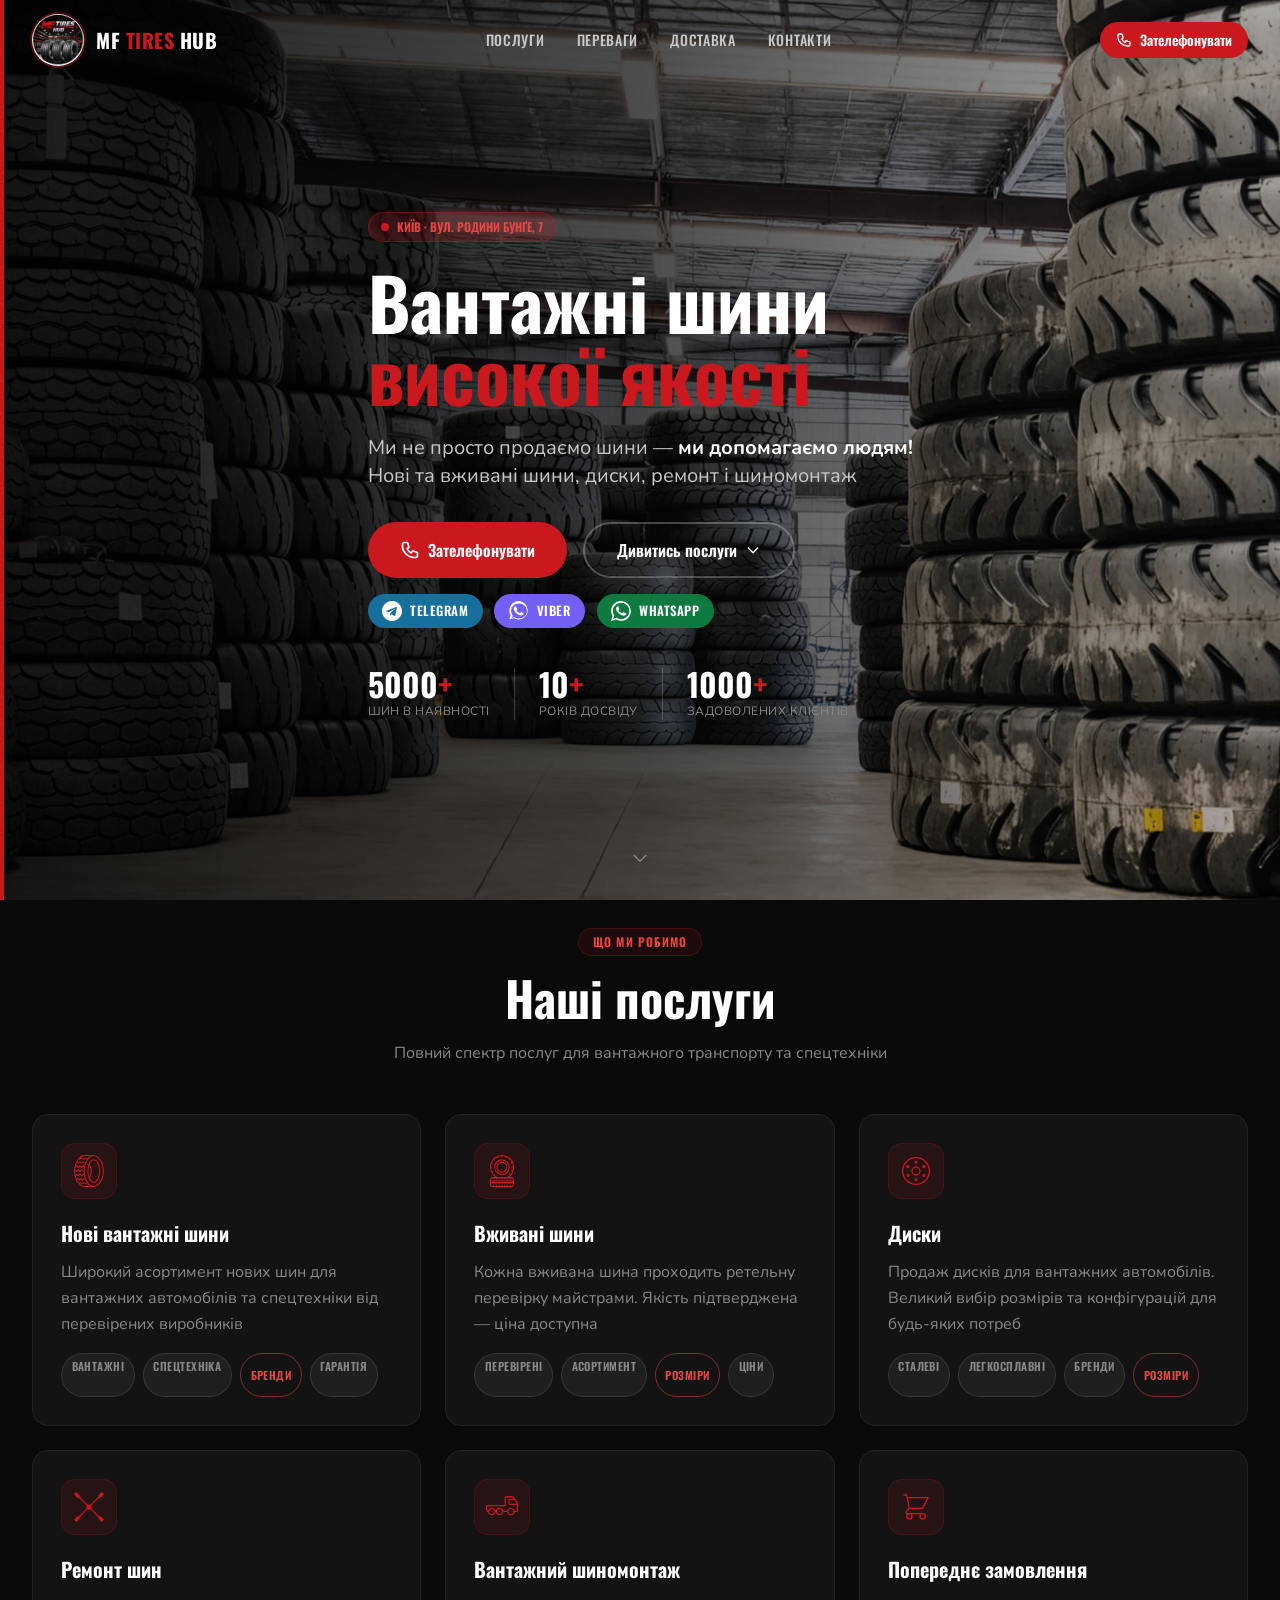
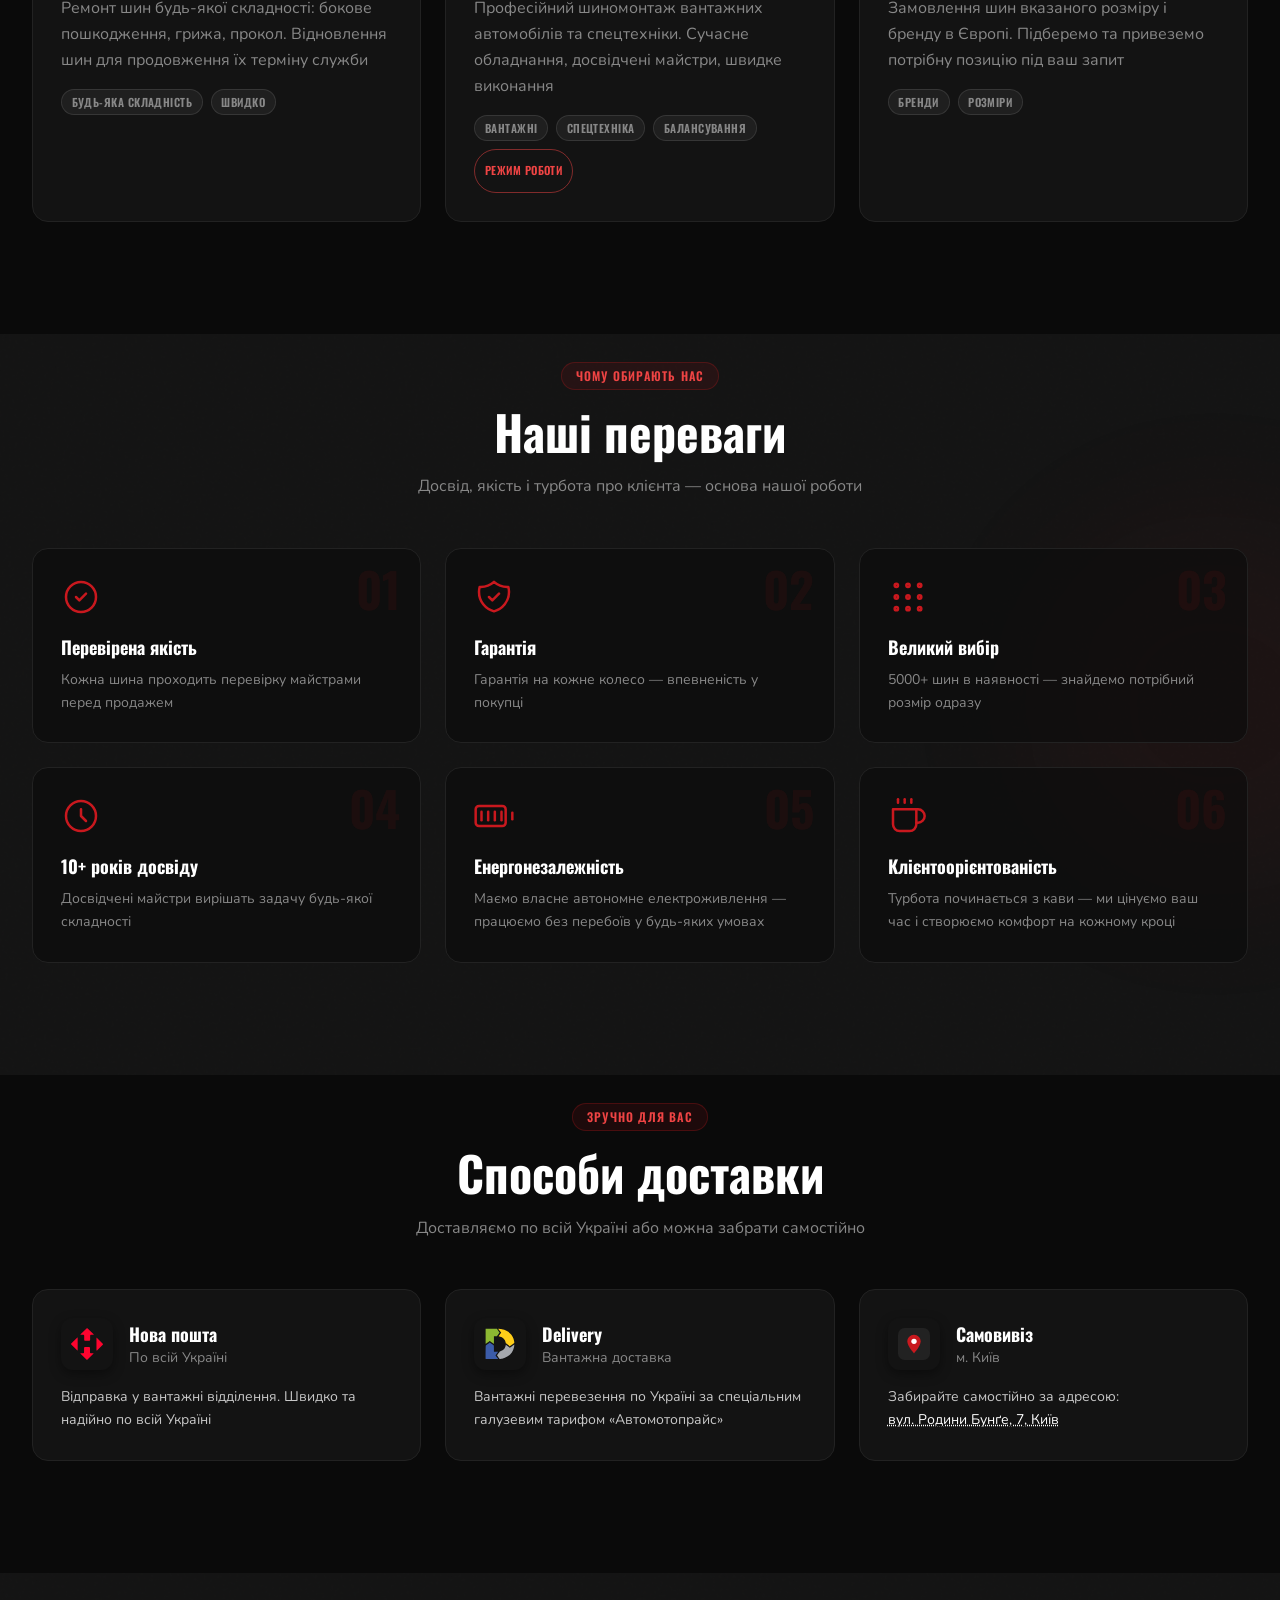
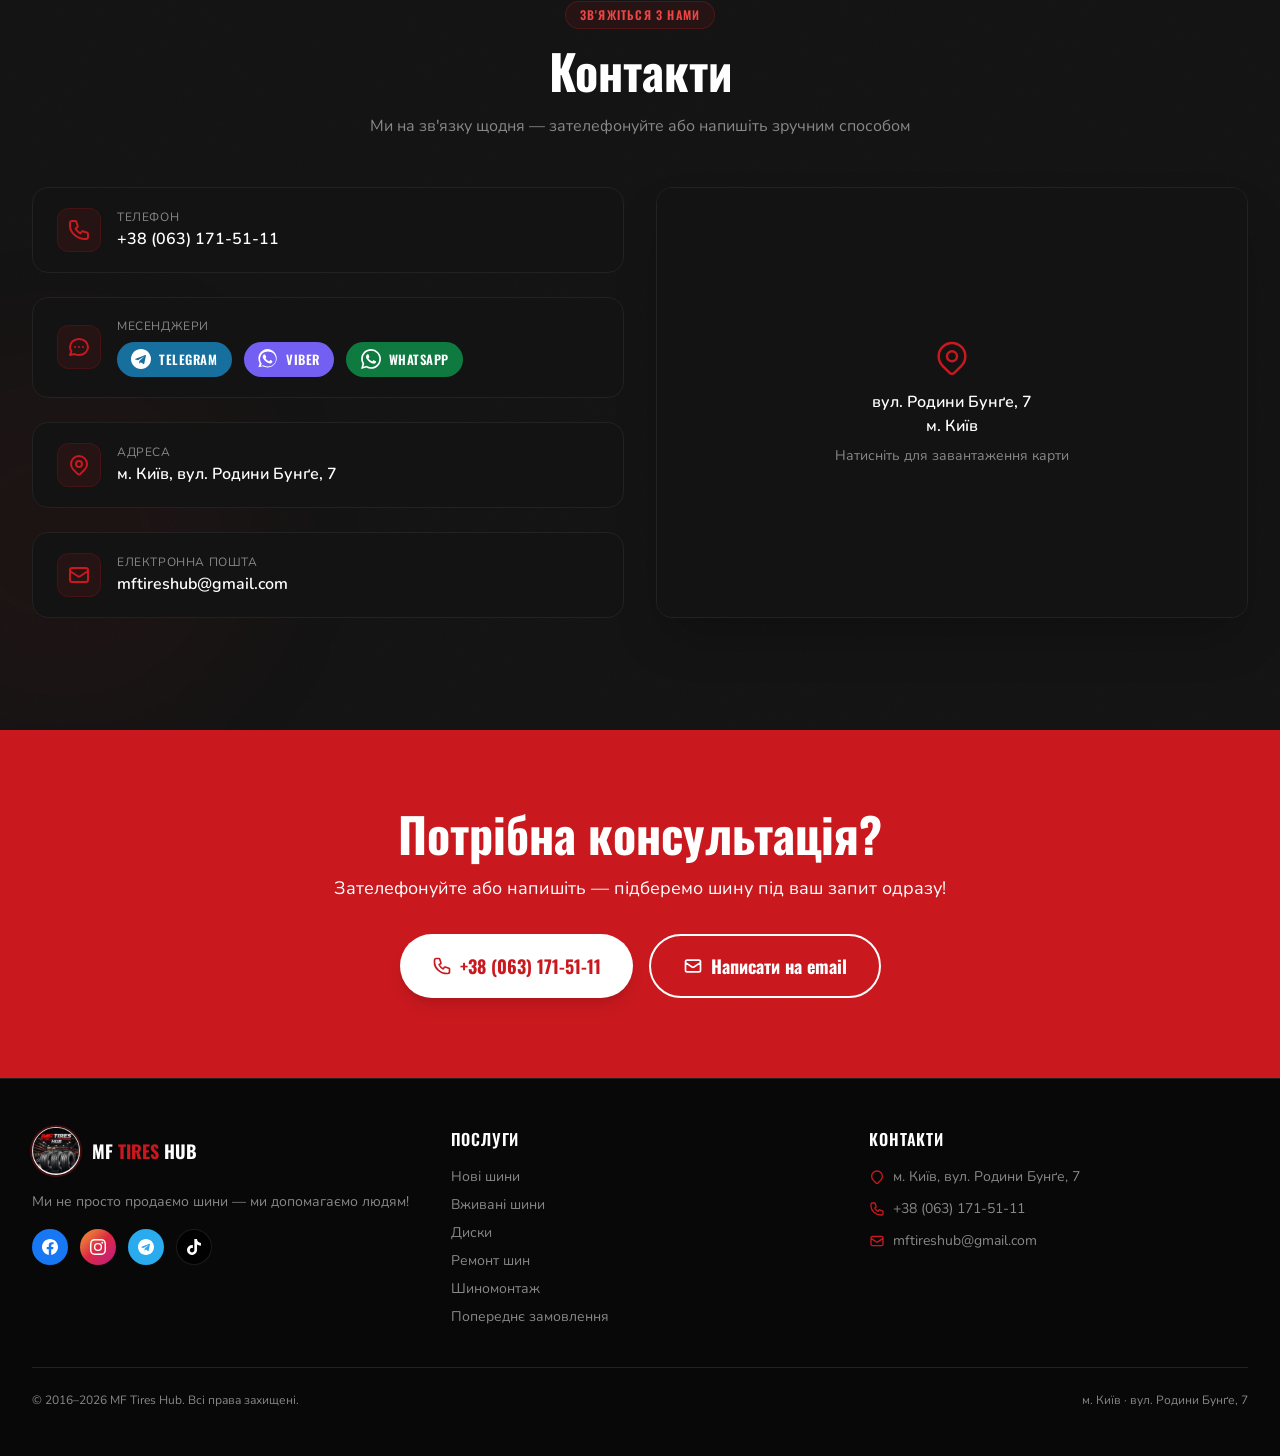
==== index.html @ 9132820b "analytics: add Google Analytics 4 (G-C5W24NT2NH)" ====
<!DOCTYPE html>
<html lang="uk">
<head>
  <!-- Google tag (gtag.js) -->
  <script async src="https://www.googletagmanager.com/gtag/js?id=G-C5W24NT2NH"></script>
  <script>
    window.dataLayer = window.dataLayer || [];
    function gtag(){dataLayer.push(arguments);}
    gtag('js', new Date());
    gtag('config', 'G-C5W24NT2NH');
  </script>
  <meta charset="UTF-8" />
  <meta name="viewport" content="width=device-width, initial-scale=1.0" />
  <meta name="theme-color" content="#c9181e" />

  
  <title>Вантажні шини Київ — MF Tires Hub | Продаж, Ремонт, Шиномонтаж</title>
  <meta name="description" content="MF Tires Hub — продаж нових та вживаних вантажних шин, ремонт і шиномонтаж у Києві. 5000+ шин в наявності. Гарантія. Доставка по Україні." />
  <meta name="author" content="MF Tires Hub" />
  <link rel="canonical" href="https://mftireshub.pp.ua/" />

  
  <meta property="og:type" content="website" />
  <meta property="og:url" content="https://mftireshub.pp.ua/" />
  <meta property="og:title" content="MF Tires Hub — Вантажні шини в Києві та по всій Україні" />
  <meta property="og:description" content="Продаж нових та вживаних вантажних шин, ремонт і шиномонтаж у Києві. Гарантія на кожне колесо." />
  <meta property="og:image" content="https://mftireshub.pp.ua/img/og-image.jpg" />
  <meta property="og:image:width" content="1200" />
  <meta property="og:image:height" content="630" />
  <meta property="og:locale" content="uk_UA" />

  
  <meta name="twitter:card" content="summary_large_image" />
  <meta name="twitter:title" content="MF Tires Hub — Вантажні шини в Києві та по всій Україні" />
  <meta name="twitter:description" content="5000+ шин в наявності. Ремонт. Шиномонтаж. Гарантія." />
  <meta name="twitter:image" content="https://mftireshub.pp.ua/img/og-image.jpg" />

  
  <link rel="icon" type="image/png" href="favicon.png" />
  <link rel="apple-touch-icon" href="favicon.png" />


  <link rel="preload" as="image" href="img/hero.webp" type="image/webp" fetchpriority="high" />

  
  <script type="application/ld+json">
  {
    "@context": "https://schema.org",
    "@type": "AutoPartsStore",
    "@id": "https://mftireshub.pp.ua/#business",
    "name": "MF Tires Hub",
    "description": "Продаж нових та вживаних вантажних шин, дисків, ремонт шин і вантажний шиномонтаж у Києві. Доставка по Україні.",
    "url": "https://mftireshub.pp.ua/",
    "telephone": "+380631715111",
    "email": "mftireshub@gmail.com",
    "image": "https://mftireshub.pp.ua/img/og-image.jpg",
    "logo": "https://mftireshub.pp.ua/img/logo.jpg",
    "priceRange": "$$",
    "currenciesAccepted": "UAH",
    "paymentAccepted": "Cash, Card",
    "address": {
      "@type": "PostalAddress",
      "streetAddress": "вул. Родини Бунґе, 7",
      "addressLocality": "Київ",
      "postalCode": "03134",
      "addressCountry": "UA"
    },
    "geo": {
      "@type": "GeoCoordinates",
      "latitude": 50.4167967,
      "longitude": 30.4093055
    },
    "hasMap": "https://www.google.com/maps/search/?api=1&query=MF+TIRES+HUB+%D0%9A%D0%B8%D1%97%D0%B2",
    "openingHoursSpecification": [
      {
        "@type": "OpeningHoursSpecification",
        "dayOfWeek": ["Monday", "Tuesday", "Wednesday", "Thursday", "Friday"],
        "opens": "09:00",
        "closes": "18:00"
      }
    ],
    "department": {
      "@type": "AutoRepair",
      "name": "MF Tires Hub — Вантажний шиномонтаж",
      "telephone": "+380631715111",
      "address": {
        "@type": "PostalAddress",
        "streetAddress": "вул. Родини Бунґе, 7",
        "addressLocality": "Київ",
        "postalCode": "03134",
        "addressCountry": "UA"
      },
      "openingHoursSpecification": [
        {
          "@type": "OpeningHoursSpecification",
          "dayOfWeek": ["Monday", "Tuesday", "Wednesday", "Thursday", "Friday"],
          "opens": "09:00",
          "closes": "18:00"
        }
      ]
    },
    "areaServed": [
      { "@type": "City", "name": "Київ" },
      { "@type": "Country", "name": "Україна" }
    ],
    "sameAs": [
      "https://www.facebook.com/profile.php?id=61572018833529",
      "https://www.instagram.com/mftireshub.ua",
      "https://t.me/mftireshub",
      "https://www.tiktok.com/@mf.tires.hub"
    ]
  }
  </script>

  
  <link rel="preconnect" href="https://fonts.googleapis.com" />
  <link rel="preconnect" href="https://fonts.gstatic.com" crossorigin />
  <link href="https://fonts.googleapis.com/css2?family=Oswald:wght@400;500;600;700&family=Nunito:wght@400;500;600;700&display=swap" rel="stylesheet" />

  
  <link rel="stylesheet" href="css/main.css" />
</head>

<body class="bg-brand-dark text-white font-body antialiased">

  <a href="#main-content" class="skip-link">До основного вмісту</a>

  <header id="header" class="fixed top-0 left-0 right-0 z-50 transition-all duration-300" role="banner">
    <div class="max-w-7xl mx-auto px-4 sm:px-6 lg:px-8">
      <div class="flex items-center justify-between h-16 md:h-20">

        
        <a href="#" class="flex items-center gap-3 group" aria-label="MF Tires Hub — головна">
          <img src="img/logo.webp" alt="MF Tires Hub логотип" width="52" height="52" loading="eager"
               class="rounded-full ring-2 ring-brand-red/40 group-hover:ring-brand-red transition-all duration-300 object-cover" />
          <span class="font-display text-xl font-bold tracking-wide hidden sm:block">
            MF <span class="text-brand-red">TIRES</span> HUB
          </span>
        </a>

        
        <nav class="hidden md:flex items-center gap-8" aria-label="Основна навігація">
          <a href="#services"  class="nav-link">Послуги</a>
          <a href="#why-us"    class="nav-link">Переваги</a>
          <a href="#delivery"  class="nav-link">Доставка</a>
          <a href="#contacts"  class="nav-link">Контакти</a>
        </nav>

        
        <div class="flex items-center gap-3">
          <a href="tel:+380631715111"
             class="hidden sm:flex items-center gap-2 bg-brand-red hover:bg-brand-redlit text-white font-display font-semibold text-sm px-4 py-2 rounded-full transition-all duration-200 hover:shadow-[0_0_20px_rgba(201,24,30,0.5)]">
            <svg class="w-4 h-4" fill="none" stroke="currentColor" stroke-width="2" viewBox="0 0 24 24" aria-hidden="true"><path stroke-linecap="round" stroke-linejoin="round" d="M3 5a2 2 0 012-2h3.28a1 1 0 01.948.684l1.498 4.493a1 1 0 01-.502 1.21L8.5 10.5a11.048 11.048 0 005 5l1.113-1.724a1 1 0 011.21-.502l4.493 1.498A1 1 0 0121 15.72V19a2 2 0 01-2 2h-1C9.716 21 3 14.284 3 8V5z"/></svg>
            Зателефонувати
          </a>
          <button id="burger" class="md:hidden p-3 rounded-lg hover:bg-white/10 transition" aria-label="Відкрити меню" aria-expanded="false" aria-controls="mobile-menu">
            <span class="burger-bar"></span>
            <span class="burger-bar"></span>
            <span class="burger-bar"></span>
          </button>
        </div>
      </div>
    </div>

    
    <nav id="mobile-menu" class="hidden md:hidden bg-brand-card border-t border-brand-border" aria-label="Мобільна навігація">
      <div class="px-4 py-4 flex flex-col gap-1">
        <a href="#services" class="mobile-nav-link">Послуги</a>
        <a href="#why-us"   class="mobile-nav-link">Переваги</a>
        <a href="#delivery" class="mobile-nav-link">Доставка</a>
        <a href="#contacts" class="mobile-nav-link">Контакти</a>
        <a href="tel:+380631715111" class="mt-3 btn-primary text-center"><span aria-hidden="true">📞</span> +38 (063) 171-51-11</a>
      </div>
    </nav>
  </header>

  <main id="main-content">

    
    <section id="hero" class="relative min-h-screen flex items-center overflow-hidden" aria-label="Головний банер">
      <div class="absolute inset-0 z-0">
        <picture class="hero-picture">
          <source srcset="img/hero.webp" type="image/webp" />
          <img src="img/hero.jpg" alt="Склад вантажних шин MF Tires Hub у Києві"
               width="1760" height="1176" class="w-full h-full object-cover"
               loading="eager" fetchpriority="high" />
        </picture>
        <div class="absolute inset-0 bg-gradient-to-r from-black/90 via-black/70 to-black/30"></div>
        <div class="absolute inset-0 bg-noise opacity-30"></div>
      </div>

      <div class="absolute left-0 top-0 bottom-0 w-1 bg-brand-red z-10"></div>

      <div class="relative z-10 max-w-7xl mx-auto px-4 sm:px-6 lg:px-8 pt-24 pb-16">
        <div class="max-w-2xl">
          <div class="inline-flex items-center gap-2 bg-brand-red/20 border border-brand-red/40 text-red-lite text-xs font-display font-semibold px-3 py-1.5 rounded-full mb-6 animate-fade-in-up">
            <span class="w-2 h-2 rounded-full bg-brand-red animate-pulse"></span>
            КИЇВ · ВУЛ. РОДИНИ БУНҐЕ, 7
          </div>

          <h1 class="font-display text-4xl sm:text-5xl lg:text-6xl xl:text-7xl font-bold leading-tight mb-6 animate-fade-in-up anim-delay-1">
            Вантажні шини<br/>
            <span class="text-brand-red">високої якості</span>
          </h1>

          <p class="text-brand-silver text-lg sm:text-xl mb-8 leading-relaxed animate-fade-in-up anim-delay-2">
            Ми не просто продаємо шини — <strong class="text-white">ми допомагаємо людям!</strong><br/>
            Нові та вживані шини, диски, ремонт і шиномонтаж
          </p>

          <div class="flex flex-wrap gap-4 mb-4 animate-fade-in-up anim-delay-3">
            <a href="tel:+380631715111" class="btn-primary">
              <svg class="w-5 h-5" fill="none" stroke="currentColor" stroke-width="2" viewBox="0 0 24 24" aria-hidden="true"><path stroke-linecap="round" stroke-linejoin="round" d="M3 5a2 2 0 012-2h3.28a1 1 0 01.948.684l1.498 4.493a1 1 0 01-.502 1.21L8.5 10.5a11.048 11.048 0 005 5l1.113-1.724a1 1 0 011.21-.502l4.493 1.498A1 1 0 0121 15.72V19a2 2 0 01-2 2h-1C9.716 21 3 14.284 3 8V5z"/></svg>
              Зателефонувати
            </a>
            <a href="#services" class="btn-secondary">
              Дивитись послуги
              <svg class="w-4 h-4" fill="none" stroke="currentColor" stroke-width="2" viewBox="0 0 24 24" aria-hidden="true"><path stroke-linecap="round" stroke-linejoin="round" d="M19 9l-7 7-7-7"/></svg>
            </a>
          </div>

          <div class="flex flex-wrap items-center gap-3 mb-10 animate-fade-in-up anim-delay-3">
            <a href="https://t.me/+380631715111" target="_blank" rel="noopener noreferrer"
               class="messenger-btn messenger-btn--tg" aria-label="Написати в Telegram">
              <svg viewBox="0 0 24 24" class="w-5 h-5 fill-white" xmlns="http://www.w3.org/2000/svg" aria-hidden="true"><path d="M12 0C5.373 0 0 5.373 0 12s5.373 12 12 12 12-5.373 12-12S18.627 0 12 0zm5.894 8.221l-1.97 9.28c-.145.658-.537.818-1.084.508l-3-2.21-1.447 1.394c-.16.16-.295.295-.605.295l.213-3.053 5.56-5.023c.242-.213-.054-.333-.373-.12l-6.871 4.326-2.962-.924c-.643-.204-.657-.643.136-.953l11.57-4.461c.537-.194 1.006.131.833.941z"/></svg>
              Telegram
            </a>
            <a href="viber://chat?number=%2B380631715111"
               class="messenger-btn bg-[#7360f2] hover:bg-[#6050e0]" aria-label="Написати у Viber">
              <svg viewBox="0 0 24 24" class="w-5 h-5 fill-white" xmlns="http://www.w3.org/2000/svg" aria-hidden="true"><path d="M11.4 0C5.5.3.8 4.8.5 10.7c-.1 2.3.4 4.5 1.5 6.5L.5 22l5.1-1.3c1.8.9 3.8 1.4 5.8 1.4h.1c6 0 10.8-4.7 11-10.7.2-5.9-4.4-10.9-11.1-11.4zM12 21c-1.8 0-3.5-.5-5-1.3l-.4-.2-3 .8.8-2.9-.2-.4C3 15.4 2.5 13.7 2.5 12 2.5 7 6.6 3 12 3c5.3 0 9.5 4 9.5 9s-4.2 9-9.5 9zm5.2-6.7c-.3-.1-1.7-.8-2-1-.3-.1-.5-.1-.7.1-.2.3-.8 1-.9 1.2-.2.2-.3.2-.6.1s-1.2-.5-2.3-1.4c-.8-.7-1.4-1.6-1.6-1.9-.2-.3 0-.4.1-.6l.4-.5c.1-.2.2-.3.3-.5.1-.2 0-.4-.1-.5-.1-.1-.7-1.6-1-2.2-.3-.6-.5-.5-.7-.5h-.6c-.2 0-.5.1-.8.4-.3.3-1 1-1 2.4s1 2.8 1.2 3c.1.2 2 3 4.8 4.2.7.3 1.2.5 1.6.6.7.2 1.3.2 1.8.1.5-.1 1.7-.7 1.9-1.4.2-.7.2-1.3.2-1.4-.1-.1-.3-.2-.6-.3z"/></svg>
              Viber
            </a>
            <a href="https://wa.me/380631715111" target="_blank" rel="noopener noreferrer"
               class="messenger-btn messenger-btn--wa" aria-label="Написати у WhatsApp">
              <svg viewBox="0 0 24 24" class="w-5 h-5 fill-white" xmlns="http://www.w3.org/2000/svg" aria-hidden="true"><path d="M17.472 14.382c-.297-.149-1.758-.867-2.03-.967-.273-.099-.471-.148-.67.15-.197.297-.767.966-.94 1.164-.173.199-.347.223-.644.075-.297-.15-1.255-.463-2.39-1.475-.883-.788-1.48-1.761-1.653-2.059-.173-.297-.018-.458.13-.606.134-.133.298-.347.446-.52.149-.174.198-.298.298-.497.099-.198.05-.371-.025-.52-.075-.149-.669-1.612-.916-2.207-.242-.579-.487-.5-.669-.51-.173-.008-.371-.01-.57-.01-.198 0-.52.074-.792.372-.272.297-1.04 1.016-1.04 2.479 0 1.462 1.065 2.875 1.213 3.074.149.198 2.096 3.2 5.077 4.487.709.306 1.262.489 1.694.625.712.227 1.36.195 1.871.118.571-.085 1.758-.719 2.006-1.413.248-.694.248-1.289.173-1.413-.074-.124-.272-.198-.57-.347m-5.421 7.403h-.004a9.87 9.87 0 01-5.031-1.378l-.361-.214-3.741.982.998-3.648-.235-.374a9.86 9.86 0 01-1.51-5.26c.001-5.45 4.436-9.884 9.888-9.884 2.64 0 5.122 1.03 6.988 2.898a9.825 9.825 0 012.893 6.994c-.003 5.45-4.437 9.884-9.885 9.884m8.413-18.297A11.815 11.815 0 0012.05 0C5.495 0 .16 5.335.157 11.892c0 2.096.547 4.142 1.588 5.945L.057 24l6.305-1.654a11.882 11.882 0 005.683 1.448h.005c6.554 0 11.89-5.335 11.893-11.893a11.821 11.821 0 00-3.48-8.413z"/></svg>
              WhatsApp
            </a>
          </div>

          <div class="flex flex-wrap gap-6 animate-fade-in-up anim-delay-4">
            <div class="stat-badge">
              <span class="stat-number" data-target="5000">5000<span class="text-brand-red">+</span></span>
              <span class="stat-label">шин в наявності</span>
            </div>
            <div class="w-px bg-white/20 self-stretch hidden sm:block"></div>
            <div class="stat-badge">
              <span class="stat-number" data-target="10">10<span class="text-brand-red">+</span></span>
              <span class="stat-label">років досвіду</span>
            </div>
            <div class="w-px bg-white/20 self-stretch hidden sm:block"></div>
            <div class="stat-badge">
              <span class="stat-number" data-target="1000">1000<span class="text-brand-red">+</span></span>
              <span class="stat-label">задоволених клієнтів</span>
            </div>
          </div>
        </div>
      </div>

      <div class="absolute bottom-8 left-1/2 -translate-x-1/2 z-10 animate-bounce-slow hidden md:block" aria-hidden="true">
        <svg class="w-5 h-5 text-white/40" fill="none" stroke="currentColor" stroke-width="1.5" viewBox="0 0 24 24"><path stroke-linecap="round" stroke-linejoin="round" d="M19 9l-7 7-7-7"/></svg>
      </div>
    </section>

    
    <section id="services" class="pt-7 pb-20 lg:pt-7 lg:pb-28" aria-labelledby="services-title">
      <div class="max-w-7xl mx-auto px-4 sm:px-6 lg:px-8">

        <div class="section-header">
          <span class="section-tag">Що ми робимо</span>
          <h2 id="services-title" class="section-title">Наші послуги</h2>
          <p class="section-sub">Повний спектр послуг для вантажного транспорту та спецтехніки</p>
        </div>

        <div class="grid grid-cols-1 md:grid-cols-2 lg:grid-cols-3 gap-6 mt-12">

          <article class="service-card flip-card" id="card-new-tires">
            <div class="flip-card-inner">

              
              <div class="flip-card-front">
                <div class="service-icon-wrap">
                  <svg class="w-8 h-8 text-brand-red" fill="currentColor" viewBox="0 0 512 512" xmlns="http://www.w3.org/2000/svg" aria-hidden="true"><g transform="translate(1 1)"><path d="M493.933,253.293c-0.005-0.853-0.027-1.7-0.038-2.551c-0.013-1.165-0.027-2.329-0.052-3.49 c-0.006-0.287-0.016-0.573-0.023-0.86c-1.629-69.852-22.989-132.841-56.412-177.78C407.697,28.452,368.444,2.557,324.973-1 c-0.853,0-0.853,0-1.707,0c-0.61,0.054-1.215,0.133-1.823,0.198C319.216-0.92,316.981-1,314.733-1H195.267 c-44.383,0-84.985,23.172-116.282,61.415c-0.89,0.761-1.626,1.676-2.181,2.71C39.563,110.126,16.067,178.809,16.067,255 c0,140.8,80.213,256,179.2,256h119.467c2.434,0,4.852-0.09,7.262-0.228c0.708,0.077,1.414,0.165,2.124,0.228 c81.92-6.827,150.187-90.453,166.4-205.653c0.094-0.891,0.186-1.794,0.28-2.691c2.049-15.453,3.133-31.38,3.133-47.656V253.293z M211.7,389.352c-0.181-0.991-0.56-1.924-1.11-2.753c-15.121-37.77-23.857-82.996-23.857-131.598 c0-125.981,59.484-229.326,135.282-238.681C408.229,21.958,476.867,127.167,476.867,255 c0,127.841-68.646,233.055-154.867,238.682C275.66,488.027,235.892,447.995,211.7,389.352z M43.752,339.982 c1.865-0.583,3.73-1.819,5.595-3.062l11.093-17.067l17.92,17.92c3.413,3.413,8.533,3.413,11.947,0l19.627-19.627l20.48,20.48 c3.413,3.413,8.533,3.413,11.947,0l20.48-20.48l14.023,12.547c2.975,15.224,6.823,29.846,11.464,43.716l-15.246-7.623 c-4.267-2.56-8.533-0.853-11.093,2.56l-11.093,17.067l-17.92-17.92c-3.413-3.413-8.533-3.413-11.947,0L101.4,388.12 l-19.627-19.627c-3.413-3.413-8.533-3.413-11.947,0l-12.32,12.32C52.082,367.957,47.463,354.296,43.752,339.982z M33.17,259.2 l21.297,12.014c3.413,1.707,7.68,0.853,10.24-1.707l19.627-19.627l20.48,19.627c3.413,3.413,8.533,3.413,11.947,0l20.48-20.48 l32.663,19.75c0.411,12.272,1.361,24.32,2.826,36.077l-6.476-5.48c-3.413-2.56-8.533-1.707-11.093,0.853l-19.627,19.627 l-19.627-19.627c-3.413-3.413-8.533-3.413-11.947,0l-19.627,19.627l-19.627-19.627c-1.707-1.707-4.267-2.56-6.827-2.56 s-5.12,1.707-6.827,3.413l-11.987,17.98C35.449,299.945,33.413,279.882,33.17,259.2z M61.045,121.146l19.021,12.681 c2.56,1.707,6.827,1.707,9.387,0l20.48-13.653l21.333,14.507c2.56,1.707,6.827,1.707,9.387,0l21.333-14.507l27.191,13.207 c-4.487,13.073-8.273,26.816-11.28,41.105l-10.792-10.792c-3.413-3.413-8.533-3.413-11.947,0l-19.627,19.627l-19.627-19.627 c-3.413-3.413-8.533-3.413-11.947,0L84.333,183.32l-19.627-19.627c-1.707-1.707-3.413-2.56-5.973-2.56s-4.267,0.853-5.973,2.56 l-10.036,10.383C47.343,155.233,53.525,137.473,61.045,121.146z M88.522,75.324l53.838-15.737l22.187,14.507 c2.56,1.707,6.827,1.707,9.387,0l21.333-14.507l23.801,11.561c-9.153,14.017-17.255,29.706-24.117,46.735l-31.257-15.629 c-2.56-0.853-5.973-0.853-8.533,0.853l-20.48,13.653l-20.48-13.653c-2.56-1.707-6.827-1.707-9.387,0l-20.48,13.653l-15.558-11.02 C74.745,94.773,81.353,84.59,88.522,75.324z M139.8,231.107c-3.413-1.707-7.68-0.853-10.24,1.707l-19.627,19.627l-19.627-19.627 c-3.413-3.413-8.533-3.413-11.947,0l-21.333,21.333l-23.588-13.581c0.52-12.761,1.722-25.258,3.557-37.415 c1.059-0.427,2.117-1.063,2.965-1.91l18.773-19.627L78.36,201.24c3.413,3.413,8.533,3.413,11.947,0l19.627-19.627l19.627,19.627 c3.413,3.413,8.533,3.413,11.947,0l19.627-19.627l11.093,11.093c0.636,0.636,1.332,1.153,2.064,1.552 c-2.733,17.648-4.304,35.985-4.578,54.796L139.8,231.107z M273.35,16.067c-16.354,10.053-31.392,24.146-44.651,41.463 L198.68,42.52c-2.56-0.853-5.973-0.853-8.533,0.853l-20.48,13.653l-20.48-13.653c-2.56-1.707-5.12-1.707-7.68-1.707 l-29.571,8.449c24.347-21.595,52.849-34.049,83.331-34.049H273.35z M65.05,397.163l10.75-10.75l19.627,19.627 c3.413,3.413,8.533,3.413,11.947,0L127,386.413l19.627,19.627c1.707,1.707,3.413,2.56,5.973,2.56 c3.413,0,5.973-1.707,6.827-4.267l12.8-19.627l24.646,12.323c6.418,15.154,13.839,29.175,22.129,41.827l-16.056,10.704 l-20.48-13.653c-2.56-1.707-6.827-1.707-9.387,0L152.6,449.56l-20.48-13.653c-2.56-1.707-6.827-1.707-9.387,0l-21.088,14.059 C87.639,435.31,75.279,417.464,65.05,397.163z M195.267,493.933c-29.637,0-57.403-11.772-81.298-32.272L127,452.973 l21.333,13.653c2.56,1.707,6.827,1.707,9.387,0l20.48-13.653l19.627,14.507c2.56,1.707,6.827,1.707,9.387,0l21.815-14.543 c13.245,17.118,28.267,31.041,44.617,40.997H195.267z"/><path d="M331.8,67.267c-44.181,0-81.22,49.434-95.777,120.331c-0.086,0.416-0.172,0.833-0.256,1.25 c-0.39,1.943-0.766,3.899-1.123,5.872c-0.122,0.676-0.237,1.356-0.355,2.034c-0.241,1.387-0.473,2.781-0.697,4.182 c-0.15,0.935-0.299,1.87-0.44,2.81c-0.236,1.565-0.46,3.14-0.674,4.723c-0.129,0.953-0.254,1.908-0.375,2.864 c-0.18,1.423-0.35,2.854-0.513,4.291c-0.131,1.159-0.255,2.321-0.374,3.486c-0.134,1.307-0.262,2.619-0.381,3.937 c-0.078,0.859-0.157,1.718-0.229,2.58c-0.158,1.903-0.301,3.816-0.428,5.739c-0.047,0.716-0.088,1.435-0.131,2.153 c-0.102,1.695-0.192,3.398-0.27,5.108c-0.022,0.497-0.05,0.991-0.07,1.489c-0.089,2.14-0.153,4.294-0.203,6.456 c-0.013,0.554-0.023,1.107-0.034,1.662c-0.042,2.246-0.071,4.5-0.071,6.767c0,2.268,0.029,4.521,0.071,6.767 c0.01,0.554,0.021,1.108,0.034,1.662c0.05,2.162,0.115,4.315,0.203,6.456c0.02,0.497,0.048,0.992,0.07,1.489 c0.078,1.71,0.168,3.412,0.27,5.107c0.043,0.718,0.084,1.437,0.131,2.154c0.128,1.923,0.27,3.836,0.428,5.739 c0.071,0.862,0.151,1.721,0.229,2.581c0.12,1.317,0.247,2.628,0.381,3.935c0.119,1.165,0.243,2.328,0.374,3.488 c0.163,1.436,0.333,2.867,0.513,4.29c0.121,0.957,0.246,1.911,0.375,2.864c0.214,1.582,0.438,3.156,0.674,4.72 c0.142,0.941,0.291,1.877,0.441,2.813c0.224,1.401,0.456,2.794,0.696,4.18c0.118,0.679,0.233,1.359,0.355,2.035 c0.356,1.973,0.732,3.929,1.122,5.871c0.084,0.418,0.17,0.835,0.256,1.252c14.556,70.897,51.596,120.33,95.777,120.33 c57.173,0,102.4-82.773,102.4-187.733S388.973,67.267,331.8,67.267z M247.603,281.989c-0.044-0.527-0.093-1.052-0.135-1.58 c-0.062-0.783-0.115-1.57-0.172-2.356c-0.079-1.107-0.154-2.215-0.221-3.327c-0.038-0.628-0.078-1.256-0.112-1.885 c-0.095-1.734-0.181-3.472-0.249-5.218c-0.012-0.317-0.02-0.637-0.032-0.954c-0.055-1.542-0.099-3.089-0.133-4.64 c-0.011-0.498-0.021-0.995-0.03-1.494c-0.031-1.84-0.053-3.683-0.053-5.534c0-1.612,0.019-3.22,0.039-4.827 c0.474-31.83,5.614-61.872,14.06-87.42C273.096,184.132,280.6,217.895,280.6,255c0,37.105-7.504,70.868-20.034,92.247 C254.11,327.718,249.587,305.563,247.603,281.989z M331.8,425.667c-25.099,0-48.171-23.296-63.98-59.4 c18.074-22.21,29.846-64.525,29.846-111.267s-11.773-89.057-29.846-111.267c15.808-36.104,38.88-59.4,63.98-59.4 c46.08,0,85.333,78.507,85.333,170.667S377.88,425.667,331.8,425.667z"/></g></svg>
                </div>
                <h3 class="font-display text-xl font-bold mb-3">Нові вантажні шини</h3>
                <p class="text-brand-muted leading-relaxed">Широкий асортимент нових шин для вантажних автомобілів та спецтехніки від перевірених виробників</p>
                <div class="mt-4 flex flex-wrap gap-2">
                  <span class="tag">Вантажні</span>
                  <span class="tag">Спецтехніка</span>
                  <button class="tag tag-btn flip-trigger" aria-expanded="false">Бренди</button>
                  <span class="tag">Гарантія</span>
                </div>
              </div>

              
              <div class="flip-card-back" inert aria-hidden="true">
                <button class="flip-close-btn" aria-label="Закрити">✕</button>
                <div class="flip-back-content flip-back-grid-4">
                  <span>Aeolus</span>
                  <span>Apollo</span>
                  <span>Barum</span>
                  <span class="flip-back-brand">Bridgestone</span>
                  <span class="flip-back-brand">Continental</span>
                  <span class="flip-back-brand">Dunlop</span>
                  <span>Firemax</span>
                  <span>Firestone</span>
                  <span>Goodride</span>
                  <span class="flip-back-brand">Goodyear</span>
                  <span>GT</span>
                  <span class="flip-back-brand">Hankook</span>
                  <span>Jinyu</span>
                  <span>Long March</span>
                  <span>Matador</span>
                  <span class="flip-back-brand">Michelin</span>
                  <span>Next Tread</span>
                  <span class="flip-back-brand">Pirelli</span>
                  <span>Pneu Laurent</span>
                  <span>Sailun</span>
                  <span>Sava</span>
                  <span>Semperit</span>
                  <span>Taurus</span>
                  <span>Teamstar</span>
                  <span>Triangle</span>
                  <span>Truckstar</span>
                  <span>Uniroyal</span>
                  <span>WestLake</span>
                </div>
              </div>

            </div>
          </article>

          <article class="service-card flip-card" id="card-used-tires">
            <div class="flip-card-inner">

              
              <div class="flip-card-front">
                <div class="service-icon-wrap">
                  <svg class="w-8 h-8 text-brand-red" fill="currentColor" viewBox="0 0 388 512" xmlns="http://www.w3.org/2000/svg" aria-hidden="true"><g transform="translate(-62.000000,512.030312) scale(0.100000,-0.100000)"
fill="currentColor" stroke="none">
<path d="M2350 5109 c-664 -75 -1243 -484 -1535 -1084 -132 -272 -195 -543 -195 -842 0 -588 267 -1147 723 -1514 l98 -79 -214 0 c-233 0 -290 -9 -381 -58 -76 -41 -144 -115 -185 -201 l-36 -76 0 -460 0 -460 37 -77 c43 -91 111 -164 187 -202 115 -59 28 -56 1708 -56 1104 0 1557 3 1595 11 107 23 198 82 265 172 81 110 83 128 83 613 0 403 -1 428 -21 486 -38 114 -115 205 -216 257 -85 43 -144 51 -371 51 l-214 0 64 47 c98 73 287 267 370 379 667 903 453 2151 -476 2775 -374 252 -844 368 -1286 318z m45 -213 c-9 -20 -13 -47 -9 -61 9 -35 50 -65 91 -65 42 0 68 26 107 109 28 58 31 61 65 61 91 -1 397 -55 434 -77 4 -2 -4 -18 -18 -35 -53 -62 -20 -148 56 -148 31 0 49 9 98 50 33 28 66 50 72 50 33 0 293 -159 378 -231 21 -17 22 -22 10 -30 -7 -5 -18 -9 -23 -9 -6 0 -20 -10 -33 -22 -50 -47 -14 -148 53 -148 15 0 58 10 96 22 l68 22 31 -30 c61 -58 249 -327 249 -356 0 -4 -17 -8 -39 -8 -71 0 -116 -61 -90 -122 17 -40 57 -58 132 -58 35 0 70 -5 79 -12 29 -23 92 -261 112 -422 5 -43 4 -47 -12 -40 -9 4 -36 9 -59 12 -72 7 -113 -54 -81 -122 7 -16 37 -39 84 -63 l74 -38 0 -50 c0 -92 -53 -379 -77 -418 -3 -5 -18 4 -34 19 -59 57 -149 22 -149 -57 0 -31 10 -49 55 -103 l55 -65 -44 -85 c-66 -126 -197 -316 -218 -316 -4 0 -8 6 -8 14 0 8 -12 28 -26 45 -46 55 -133 35 -150 -34 -4 -15 4 -55 20 -102 l27 -78 -53 -48 c-73 -65 -213 -164 -306 -214 l-77 -43 -773 0 -773 0 -50 26 c-99 50 -309 194 -309 212 0 4 18 14 39 23 70 29 74 124 6 156 -32 15 -37 15 -117 -11 l-83 -26 -34 37 c-81 91 -241 326 -241 355 0 4 18 8 39 8 85 0 127 88 70 146 -22 21 -37 26 -112 31 l-86 6 -25 76 c-14 42 -32 104 -41 138 -18 71 -47 255 -41 261 2 2 18 -4 36 -13 81 -42 166 49 114 123 -8 12 -47 38 -85 57 l-69 35 0 48 c1 94 53 387 77 425 2 4 20 -6 39 -23 53 -46 114 -37 138 22 19 44 10 69 -49 139 l-53 63 38 76 c53 106 214 342 224 329 1 -2 8 -19 16 -37 25 -65 108 -78 150 -25 26 33 25 54 -4 140 l-24 71 36 35 c76 72 328 247 356 247 3 0 6 -18 6 -40 0 -55 34 -90 88 -90 62 0 83 31 91 132 l6 82 50 19 c84 31 229 67 327 81 51 7 94 12 96 11 1 -1 -5 -18 -13 -39z m-1230 -3516 c-35 -68 -1 -140 67 -140 49 0 74 23 113 101 l35 69 120 0 119 0 -15 -35 c-20 -50 -17 -82 11 -110 17 -18 35 -25 63 -25 47 0 67 20 111 108 l31 62 120 0 c66 0 120 -2 120 -5 0 -2 -7 -20 -16 -39 -31 -63 6 -126 74 -126 47 0 67 20 111 108 l31 62 120 0 c66 0 120 -3 120 -7 -1 -5 -7 -19 -15 -33 -21 -37 -18 -65 11 -99 20 -24 34 -31 62 -31 50 1 63 13 106 98 l36 72 120 0 c66 0 120 -2 120 -4 0 -2 -7 -20 -15 -41 -27 -64 10 -125 77 -125 48 0 71 23 112 109 l30 61 119 0 c110 0 119 -1 111 -17 -4 -10 -9 -37 -12 -61 -5 -57 24 -92 78 -92 50 0 70 18 109 99 l35 71 123 0 124 0 -16 -30 c-35 -68 -1 -140 67 -140 48 0 69 19 107 99 l35 71 41 0 c146 0 247 -106 261 -272 l7 -78 -1773 0 -1773 0 7 78 c9 102 43 173 103 216 64 45 97 54 196 55 l88 1 -16 -30z m3163 -542 l-3 -43 -1765 0 -1765 0 -3 43 -3 42 1771 0 1771 0 -3 -42z m-4 -338 c-1 -125 -15 -174 -68 -237 -39 -46 -119 -83 -181 -83 l-51 0 -35 71 c-38 80 -59 99 -107 99 -68 0 -102 -72 -67 -140 l16 -30 -124 0 -123 0 -35 71 c-19 39 -43 78 -54 85 -32 23 -83 17 -111 -12 -22 -21 -25 -32 -22 -67 3 -23 8 -50 12 -60 8 -16 -1 -17 -111 -17 l-119 0 -30 61 c-39 83 -65 109 -107 109 -41 0 -82 -30 -91 -65 -4 -14 0 -41 9 -61 8 -20 15 -38 15 -40 0 -2 -54 -4 -120 -4 l-120 0 -31 63 c-43 86 -64 107 -109 107 -65 0 -102 -62 -75 -125 8 -21 15 -39 15 -41 0 -2 -54 -4 -120 -4 l-120 0 -31 63 c-43 86 -64 107 -110 107 -29 0 -43 -7 -63 -31 -29 -34 -32 -62 -11 -99 8 -14 14 -28 15 -32 0 -5 -54 -8 -120 -8 l-120 0 -35 69 c-39 78 -64 101 -112 101 -63 0 -97 -63 -70 -131 l15 -39 -122 0 -122 0 -28 65 c-33 75 -65 105 -113 105 -69 0 -103 -71 -68 -140 l16 -30 -94 0 c-80 0 -100 4 -145 26 -101 50 -140 124 -149 278 -3 57 -3 111 0 120 6 15 160 16 1769 14 l1763 -3 -1 -115z"/>
<path d="M2345 4394 c-552 -98 -971 -559 -1014 -1116 -30 -379 106 -732 382 -996 478 -456 1225 -452 1701 8 155 150 260 319 324 520 40 127 55 231 55 375 -1 202 -38 357 -128 540 -172 352 -507 603 -890 669 -111 20 -321 19 -430 0z m432 -180 c506 -104 868 -574 840 -1088 -15 -265 -114 -491 -300 -683 -139 -143 -302 -239 -495 -290 -86 -23 -116 -26 -262 -27 -147 0 -175 3 -262 26 -187 51 -335 136 -475 271 -424 412 -428 1088 -9 1502 97 97 177 153 300 210 210 99 437 126 663 79z"/>
<path d="M2378 4040 c-358 -75 -630 -362 -689 -725 -15 -93 -6 -275 17 -360 43 -160 126 -297 253 -417 102 -97 197 -154 331 -199 85 -29 110 -33 235 -37 100 -3 160 0 210 11 351 75 620 346 691 697 25 123 16 305 -21 420 -35 107 -80 198 -139 277 -205 272 -555 404 -888 333z m413 -197 c256 -89 432 -308 469 -581 38 -282 -114 -572 -370 -706 -114 -60 -199 -81 -330 -81 -92 0 -130 5 -190 24 -314 97 -511 357 -512 676 -1 266 140 504 372 625 123 63 201 81 350 77 108 -3 137 -7 211 -34z"/>
</g></svg>
                </div>
                <h3 class="font-display text-xl font-bold mb-3">Вживані шини</h3>
                <p class="text-brand-muted leading-relaxed">Кожна вживана шина проходить ретельну перевірку майстрами. Якість підтверджена — ціна доступна</p>
                <div class="mt-4 flex flex-wrap gap-2">
                  <span class="tag">Перевірені</span>
                  <span class="tag">Асортимент</span>
                  <button class="tag tag-btn flip-trigger" aria-expanded="false">Розміри</button>
                  <span class="tag">Ціни</span>
                </div>
              </div>

              
              <div class="flip-card-back" inert aria-hidden="true">
                <button class="flip-close-btn" aria-label="Закрити">✕</button>
                <div class="flip-back-content flip-back-grid-2">

                  <div>
                    <div class="flip-back-h">R15</div>
                    <div>7.5R15</div>
                    <div class="flip-back-h flip-back-h--mt">R17.5</div>
                    <div>7.5 · 8.5 · 9.5</div>
                    <div>205/65 · 205/75</div>
                    <div>215/75 · 225/75</div>
                    <div>235/75 · 245/70</div>
                    <div>265/70</div>
                    <div class="flip-back-h flip-back-h--mt">R19.5</div>
                    <div>245/70 · 265/70</div>
                    <div>285/70 · 305/70</div>
                    <div>385/55 · 435/50</div>
                    <div>445/45</div>
                    <div class="flip-back-h flip-back-h--mt">R24 · R25</div>
                    <div>380/70R24</div>
                    <div>385/95 · 445/95</div>
                  </div>

                  <div>
                    <div class="flip-back-h">R20</div>
                    <div>9.00 · 10.00 · 12.00</div>
                    <div>12.5 · 14.00 · 14.5</div>
                    <div>16.00 · 335/80</div>
                    <div>365/80 · 365/85</div>
                    <div>368/85 · 395/85</div>
                    <div class="flip-back-h flip-back-h--mt">R22.5</div>
                    <div>9 · 10 · 11 · 13</div>
                    <div>255/70 · 275/70</div>
                    <div>275/80 · 285/70</div>
                    <div>295/55 · 295/60</div>
                    <div>295/75 · 295/80</div>
                    <div>305/70 · 315/60</div>
                    <div>315/70 · 315/80</div>
                    <div>355/50 · 375/50</div>
                    <div>385/55 · 385/65</div>
                    <div>425/65 · 435/50</div>
                    <div>445/65 · 445/75</div>
                    <div>455/40 · 455/45</div>
                  </div>

                </div>
              </div>

            </div>
          </article>

          <article class="service-card flip-card" id="card-disks">
            <div class="flip-card-inner">

              
              <div class="flip-card-front">
                <div class="service-icon-wrap">
                  <svg class="w-8 h-8 text-brand-red" fill="none" stroke="currentColor" stroke-width="1" viewBox="0 0 24 24" aria-hidden="true"><circle cx="12" cy="12" r="10"/><circle cx="12" cy="12" r="3"/><circle cx="12" cy="5.5" r="0.7"/><circle cx="17.99" cy="8.75" r="0.7"/><circle cx="17.99" cy="15.25" r="0.7"/><circle cx="12" cy="18.5" r="0.7"/><circle cx="6.01" cy="15.25" r="0.7"/><circle cx="6.01" cy="8.75" r="0.7"/></svg>
                </div>
                <h3 class="font-display text-xl font-bold mb-3">Диски</h3>
                <p class="text-brand-muted leading-relaxed">Продаж дисків для вантажних автомобілів. Великий вибір розмірів та конфігурацій для будь-яких потреб</p>
                <div class="mt-4 flex flex-wrap gap-2">
                  <span class="tag">Сталеві</span>
                  <span class="tag">Легкосплавні</span>
                  <span class="tag">Бренди</span>
                  <button class="tag tag-btn flip-trigger" aria-expanded="false">Розміри</button>
                </div>
              </div>

              
              <div class="flip-card-back" inert aria-hidden="true">
                <button class="flip-close-btn" aria-label="Закрити">✕</button>
                <div class="flip-back-content flip-back-grid-2">

                  <div>
                    <div class="flip-back-h">R17.5</div>
                    <div>6.00×17.5</div>
                    <div>6.5×17.5</div>
                    <div class="flip-back-h flip-back-h--mt">R19.5</div>
                    <div>6.75×19.5</div>
                    <div>7.5×19.5</div>
                    <div>14.00×19.5</div>
                  </div>

                  <div>
                    <div class="flip-back-h">R22.5</div>
                    <div>7.5×22.5</div>
                    <div>8.25×22.5</div>
                    <div>9.00×22.5</div>
                    <div>11.75×22.5</div>
                  </div>

                </div>
              </div>

            </div>
          </article>

          <article class="service-card group md:col-span-1">
            <div class="service-icon-wrap">
              <svg class="w-8 h-8 text-brand-red" fill="currentColor" viewBox="0 0 512 512" xmlns="http://www.w3.org/2000/svg" aria-hidden="true"><path d="M52.47 16.94L16.95 52.45 71.3 106.6h22.59L215 227.7v56.5L93.84 405.4H71.28l-54.26 54.2 35.34 35.5 54.24-54.4v-22.5L227.8 297h56.4l121.2 121.2v22.5l54.2 54.3 35.4-35.4-54.3-54.2h-22.5L297 284.2v-56.5l121.1-121.1h22.6L495 52.36 459.7 17l-54.3 54.25v22.57L284.2 215h-56.4L106.6 93.86V71.28L52.47 16.94z"/></svg>
            </div>
            <h3 class="font-display text-xl font-bold mb-3 group-hover:text-brand-red transition-colors">Ремонт шин</h3>
            <p class="text-brand-muted leading-relaxed">Ремонт шин будь-якої складності: бокове пошкодження, грижа, прокол. Відновлення шин для продовження їх терміну служби</p>
            <div class="mt-4 flex flex-wrap gap-2">
              <span class="tag">Будь-яка складність</span>
              <span class="tag">Швидко</span>
            </div>
          </article>

          <article class="service-card flip-card md:col-span-1" id="card-truck-service">
            <div class="flip-card-inner">

              
              <div class="flip-card-front">
                <div class="service-icon-wrap">
                  <svg class="w-8 h-8 text-brand-red" fill="currentColor" viewBox="0 0 50 50" xmlns="http://www.w3.org/2000/svg" aria-hidden="true"><path d="M48.406,16.063h-0.031l-4.125-5.5v-0.031L44.219,10.5C43.297,9.387,41.914,8,40,8h-8c-0.355,0-0.684,0.074-1,0.188c-0.727,0.375-2.004,1.245-2,2.719V22H1c-0.552,0-1,0.448-1,1v6c0,1.885,1.315,3.459,3.072,3.88C3.5,35.772,5.991,38,9,38c2.967,0,5.431-2.167,5.91-5h0.181c0.478,2.833,2.942,5,5.91,5s5.431-2.167,5.91-5h6.184c0.477,2.836,2.941,5,5.906,5c2.96,0,5.429-2.172,5.909-5H45h1h1c1.66,0,3-1.34,3-3v-9.625C50,18.086,48.406,16.063,48.406,16.063z M44.344,14l2.438,3.25c0,0,0.906,1.551,1.094,2.75H38c-0.168,0-0.438-0.125-0.656-0.344S37,19.168,37,19v-4c0-0.504,0.594-1,1-1H44.344z M9,36c-2.206,0-4-1.794-4-4s1.794-4,4-4s4,1.794,4,4S11.206,36,9,36z M21,36c-2.206,0-4-1.794-4-4s1.794-4,4-4s4,1.794,4,4S23.206,36,21,36z M39,36c-2.223,0-4-1.777-4-4s1.777-4,4-4s4,1.777,4,4S41.223,36,39,36z M48,30c0,0.375-0.625,1-1,1h-1h-1h-0.091c-0.48-2.828-2.95-5-5.909-5c-2.965,0-5.43,2.164-5.906,5H33h-6.09c-0.478-2.833-2.942-5-5.91-5s-5.431,2.167-5.91,5H14.91c-0.478-2.833-2.942-5-5.91-5c-2.894,0-5.315,2.059-5.877,4.789C2.461,30.463,2,29.787,2,29v-5h28c0.552,0,1-0.448,1-1V11c0-0.375,0.625-1,1-1h8c0.785,0,1.891,0.84,2.656,1.75c0.008,0.012,0.023,0.02,0.031,0.031L42.844,12H38c-1.594,0-3,1.289-3,3v4c0,0.832,0.375,1.563,0.906,2.094S37.168,22,38,22h10V30z"/></svg>
                </div>
                <h3 class="font-display text-xl font-bold mb-3">Вантажний шиномонтаж</h3>
                <p class="text-brand-muted leading-relaxed">Професійний шиномонтаж вантажних автомобілів та спецтехніки. Сучасне обладнання, досвідчені майстри, швидке виконання</p>
                <div class="mt-4 flex flex-wrap gap-2">
                  <span class="tag">Вантажні</span>
                  <span class="tag">Спецтехніка</span>
                  <span class="tag">Балансування</span>
                  <button class="tag tag-btn flip-trigger" aria-expanded="false">Режим роботи</button>
                </div>
              </div>

              
              <div class="flip-card-back" inert aria-hidden="true">
                <button class="flip-close-btn" aria-label="Закрити">✕</button>
                <div class="flip-back-content">
                  <div class="flip-back-grid-sched">
                    <span class="flip-back-day">Понеділок</span><span class="flip-back-time">9:00 – 18:00</span>
                    <span class="flip-back-day">Вівторок</span><span class="flip-back-time">9:00 – 18:00</span>
                    <span class="flip-back-day">Середа</span><span class="flip-back-time">9:00 – 18:00</span>
                    <span class="flip-back-day">Четвер</span><span class="flip-back-time">9:00 – 18:00</span>
                    <span class="flip-back-day">П'ятниця</span><span class="flip-back-time">9:00 – 18:00</span>
                    <span class="flip-back-day">Субота</span><span class="flip-back-time">вихідний</span>
                    <span class="flip-back-day">Неділя</span><span class="flip-back-time">вихідний</span>
                  </div>
                </div>
              </div>

            </div>
          </article>

          
          <article class="service-card group md:col-span-1">
            <div class="service-icon-wrap">
              <svg class="w-8 h-8 text-brand-red" fill="none" stroke="currentColor" stroke-width="1" viewBox="0 0 24 24" aria-hidden="true"><path stroke-linecap="round" stroke-linejoin="round" d="M3 3h2l.4 2M7 13h10l4-8H5.4M7 13L5.4 5M7 13l-2.293 2.293c-.63.63-.184 1.707.707 1.707H17m0 0a2 2 0 100 4 2 2 0 000-4zm-8 2a2 2 0 11-4 0 2 2 0 014 0z"/></svg>
            </div>
            <h3 class="font-display text-xl font-bold mb-3 group-hover:text-brand-red transition-colors">Попереднє замовлення</h3>
            <p class="text-brand-muted leading-relaxed">Замовлення шин вказаного розміру і бренду в Європі. Підберемо та привеземо потрібну позицію під ваш запит</p>
            <div class="mt-4 flex flex-wrap gap-2">
              <span class="tag">Бренди</span>
              <span class="tag">Розміри</span>
            </div>
          </article>

        </div>
      </div>
    </section>

    
    <section id="why-us" class="pt-7 pb-20 lg:pt-7 lg:pb-28 bg-brand-card relative overflow-hidden" aria-labelledby="why-title">
      <div class="absolute inset-0 bg-noise opacity-30 pointer-events-none" aria-hidden="true"></div>
      <div class="absolute -right-32 top-1/2 -translate-y-1/2 w-96 h-96 rounded-full bg-brand-red/5 blur-3xl pointer-events-none" aria-hidden="true"></div>

      <div class="relative max-w-7xl mx-auto px-4 sm:px-6 lg:px-8">

        <div class="section-header">
          <span class="section-tag">Чому обирають нас</span>
          <h2 id="why-title" class="section-title">Наші переваги</h2>
          <p class="section-sub">Досвід, якість і турбота про клієнта — основа нашої роботи</p>
        </div>

        <div class="grid grid-cols-1 sm:grid-cols-2 lg:grid-cols-3 gap-6 mt-12">

          <div class="why-card">
            <div class="why-num">01</div>
            <svg class="w-10 h-10 text-brand-red mb-4" fill="none" stroke="currentColor" stroke-width="1.5" viewBox="0 0 24 24" aria-hidden="true"><path stroke-linecap="round" stroke-linejoin="round" d="M9 12l2 2 4-4m6 2a9 9 0 11-18 0 9 9 0 0118 0z"/></svg>
            <h3 class="font-display text-lg font-bold mb-2">Перевірена якість</h3>
            <p class="text-brand-muted text-sm leading-relaxed">Кожна шина проходить перевірку майстрами перед продажем</p>
          </div>

          <div class="why-card">
            <div class="why-num">02</div>
            <svg class="w-10 h-10 text-brand-red mb-4" fill="none" stroke="currentColor" stroke-width="1.5" viewBox="0 0 24 24" aria-hidden="true"><path stroke-linecap="round" stroke-linejoin="round" d="M9 12l2 2 4-4m5.618-4.016A11.955 11.955 0 0112 2.944a11.955 11.955 0 01-8.618 3.04A12.02 12.02 0 003 9c0 5.591 3.824 10.29 9 11.622 5.176-1.332 9-6.03 9-11.622 0-1.042-.133-2.052-.382-3.016z"/></svg>
            <h3 class="font-display text-lg font-bold mb-2">Гарантія</h3>
            <p class="text-brand-muted text-sm leading-relaxed">Гарантія на кожне колесо — впевненість у покупці</p>
          </div>

          <div class="why-card">
            <div class="why-num">03</div>
            <svg class="w-10 h-10 text-brand-red mb-4" fill="none" stroke="currentColor" stroke-width="1.5" viewBox="0 0 24 24" aria-hidden="true"><circle cx="5" cy="5" r="1"/><circle cx="12" cy="5" r="1"/><circle cx="19" cy="5" r="1"/><circle cx="5" cy="12" r="1"/><circle cx="12" cy="12" r="1"/><circle cx="19" cy="12" r="1"/><circle cx="5" cy="19" r="1"/><circle cx="12" cy="19" r="1"/><circle cx="19" cy="19" r="1"/></svg>
            <h3 class="font-display text-lg font-bold mb-2">Великий вибір</h3>
            <p class="text-brand-muted text-sm leading-relaxed">5000+ шин в наявності — знайдемо потрібний розмір одразу</p>
          </div>

          <div class="why-card">
            <div class="why-num">04</div>
            <svg class="w-10 h-10 text-brand-red mb-4" fill="none" stroke="currentColor" stroke-width="1.5" viewBox="0 0 24 24" aria-hidden="true"><path stroke-linecap="round" stroke-linejoin="round" d="M12 8v4l3 3m6-3a9 9 0 11-18 0 9 9 0 0118 0z"/></svg>
            <h3 class="font-display text-lg font-bold mb-2">10+ років досвіду</h3>
            <p class="text-brand-muted text-sm leading-relaxed">Досвідчені майстри вирішать задачу будь-якої складності</p>
          </div>

          <div class="why-card">
            <div class="why-num">05</div>
            <svg class="w-10 h-10 text-brand-red mb-4" fill="none" stroke="currentColor" stroke-width="1.5" viewBox="0 0 24 24" aria-hidden="true"><rect x="1" y="6" width="18" height="12" rx="2"/><path stroke-linecap="round" d="M23 10v4"/><line x1="4.5" y1="9.5" x2="4.5" y2="14.5" stroke-linecap="round"/><line x1="8.5" y1="9.5" x2="8.5" y2="14.5" stroke-linecap="round"/><line x1="12.5" y1="9.5" x2="12.5" y2="14.5" stroke-linecap="round"/><line x1="16.5" y1="9.5" x2="16.5" y2="14.5" stroke-linecap="round"/></svg>
            <h3 class="font-display text-lg font-bold mb-2">Енергонезалежність</h3>
            <p class="text-brand-muted text-sm leading-relaxed">Маємо власне автономне електроживлення — працюємо без перебоїв у будь-яких умовах</p>
          </div>

          <div class="why-card">
            <div class="why-num">06</div>
            <svg class="w-10 h-10 text-brand-red mb-4" fill="none" stroke="currentColor" stroke-width="1.5" viewBox="0 0 24 24" aria-hidden="true"><path stroke-linecap="round" stroke-linejoin="round" d="M17 8h1a4 4 0 010 8h-1"/><path stroke-linecap="round" stroke-linejoin="round" d="M3 8h14v9a4 4 0 01-4 4H7a4 4 0 01-4-4V8z"/><line x1="6" y1="2" x2="6" y2="4" stroke-linecap="round"/><line x1="10" y1="2" x2="10" y2="4" stroke-linecap="round"/><line x1="14" y1="2" x2="14" y2="4" stroke-linecap="round"/></svg>
            <h3 class="font-display text-lg font-bold mb-2">Клієнтоорієнтованість</h3>
            <p class="text-brand-muted text-sm leading-relaxed">Турбота починається з кави — ми цінуємо ваш час і створюємо комфорт на кожному кроці</p>
          </div>

        </div>
      </div>
    </section>

    
    <section id="delivery" class="pt-7 pb-20 lg:pt-7 lg:pb-28" aria-labelledby="delivery-title">
      <div class="max-w-7xl mx-auto px-4 sm:px-6 lg:px-8">

        <div class="section-header">
          <span class="section-tag">Зручно для вас</span>
          <h2 id="delivery-title" class="section-title">Способи доставки</h2>
          <p class="section-sub">Доставляємо по всій Україні або можна забрати самостійно</p>
        </div>

        <div class="grid grid-cols-1 md:grid-cols-3 gap-6 mt-12">

          <div class="delivery-card">
            <div class="flex items-center gap-4 mb-4">
              <div class="delivery-icon-bg">
                <svg xmlns="http://www.w3.org/2000/svg" viewBox="0 0 367.39 362.51" class="w-8 h-8" aria-hidden="true"><path fill="#FF042F" fill-rule="evenodd" clip-rule="evenodd" d="M292.36,252.62c0,4.94,2.9,6.12,6.45,2.63l65.92-64.91c3.54-3.5,3.55-9.17,0.01-12.67c0,0-0.01-0.01-0.01-0.01l-65.92-64.92c-3.54-3.49-6.45-2.31-6.45,2.63V252.62L292.36,252.62z M142.38,76.28c5.01,0,9.12,4.03,9.12,8.97v49.8c0,4.94,4.09,8.97,9.11,8.97h49.96c5.01,0,9.08-4.01,9.11-8.97v-49.8c0-4.94,4.1-8.97,9.12-8.97h28.13c5,0,6.21-2.86,2.66-6.35L191.22,2.62c-3.57-3.49-9.31-3.49-12.88,0l-68.37,67.31c-3.54,3.49-2.34,6.35,2.66,6.35L142.38,76.28L142.38,76.28z M76.63,110.94c0-4.94-2.91-6.12-6.45-2.63L2.65,174.8c-3.54,3.51-3.54,9.18,0,12.69l67.53,66.5c3.54,3.48,6.45,2.31,6.45-2.63L76.63,110.94L76.63,110.94z M227.21,287.82c-5.03,0-9.11-4.02-9.13-8.99v-52.81c-0.02-4.96-4.09-8.97-9.1-8.98h-49.95c-5.03,0-9.11,4.02-9.13,8.99v52.81c-0.02,4.96-4.09,8.98-9.11,8.98h-28.15c-5,0-6.21,2.85-2.66,6.34l66.76,65.74c3.57,3.48,9.32,3.48,12.89,0l66.77-65.74c3.54-3.49,2.35-6.34-2.66-6.34C253.74,287.82,227.21,287.82,227.21,287.82z"/></svg>
              </div>
              <div>
                <h3 class="font-display text-lg font-bold">Нова пошта</h3>
                <p class="text-brand-muted text-sm">По всій Україні</p>
              </div>
            </div>
            <p class="text-brand-silver text-sm leading-relaxed">Відправка у вантажні відділення. Швидко та надійно по всій Україні</p>
          </div>

          <div class="delivery-card">
            <div class="flex items-center gap-4 mb-4">
              <div class="delivery-icon-bg">
                <svg xmlns="http://www.w3.org/2000/svg" viewBox="0 0 357 375" class="w-8 h-8" aria-hidden="true">
<g transform="translate(0.000000,375.000000) scale(0.100000,-0.100000)"
fill="#8CB832" stroke="none">
<path d="M100 3648 c0 -28 0 -1775 0 -1781 0 -4 108 74 240 173 132 99 244 180 250 180 6 0 115 -79 244 -175 129 -96 235 -175 237 -175 2 0 4 206 4 458 l0 457 177 5 177 5 156 208 c85 114 155 212 155 217 0 6 -71 105 -157 220 l-158 210 -662 0 c-365 0 -663 -1 -663 -2z"/>
</g>
<g transform="translate(0.000000,375.000000) scale(0.100000,-0.100000)"
fill="#FFCE19" stroke="none">
<path d="M1590 3646 c0 -3 74 -105 165 -225 91 -121 165 -223 165 -226 0 -3 -68 -96 -151 -206 -83 -110 -149 -202 -147 -203 2 -2 46 -11 98 -21 421 -79 681 -346 735 -756 5 -43 11 -51 63 -89 105 -79 296 -223 355 -268 69 -53 25 -74 350 170 l237 178 0 48 c0 63 -53 314 -91 432 -188 583 -682 989 -1363 1119 -129 25 -416 57 -416 47z"/>
</g>
<g transform="translate(0.000000,375.000000) scale(0.100000,-0.100000)"
fill="#3C5CA9" stroke="none">
<path d="M360 1879 c-124 -94 -232 -178 -242 -187 -20 -21 -34 -1570 -14 -1578 6 -2 339 -3 740 -2 l729 3 -152 203 c-84 112 -154 209 -157 215 -2 7 66 105 151 220 85 114 155 209 155 212 0 3 -111 6 -247 7 l-248 3 -2 359 c-2 197 -4 360 -5 360 -2 1 -109 81 -238 179 -130 97 -238 177 -240 176 -3 0 -106 -77 -230 -170z"/>
</g>
<g transform="translate(0.000000,375.000000) scale(0.100000,-0.100000)"
fill="#A6A9AE" stroke="none">
<path d="M3195 1620 l-260 -197 -229 179 c-126 98 -232 178 -235 178 -4 0 -13 -30 -20 -67 -43 -227 -136 -391 -290 -515 -79 -63 -238 -148 -328 -174 -52 -15 -52 -15 -223 -244 -110 -147 -169 -234 -164 -242 6 -10 295 -398 310 -417 6 -7 265 40 360 65 714 185 1160 635 1310 1319 22 103 45 317 33 314 -2 -1 -121 -90 -264 -199z"/>
</g>
</svg>
              </div>
              <div>
                <h3 class="font-display text-lg font-bold">Delivery</h3>
                <p class="text-brand-muted text-sm">Вантажна доставка</p>
              </div>
            </div>
            <p class="text-brand-silver text-sm leading-relaxed">Вантажні перевезення по Україні за спеціальним галузевим тарифом «Автомотопрайс»</p>
          </div>

          <div class="delivery-card">
            <div class="flex items-center gap-4 mb-4">
              <div class="delivery-icon-bg">
                <svg viewBox="0 0 48 48" class="w-8 h-8" fill="none" xmlns="http://www.w3.org/2000/svg" aria-hidden="true"><rect width="48" height="48" rx="10" fill="#222"/><path d="M24 10C18.477 10 14 14.477 14 20C14 27.5 24 38 24 38C24 38 34 27.5 34 20C34 14.477 29.523 10 24 10Z" fill="#c9181e"/><circle cx="24" cy="20" r="4" fill="white"/></svg>
              </div>
              <div>
                <h3 class="font-display text-lg font-bold">Самовивіз</h3>
                <p class="text-brand-muted text-sm">м. Київ</p>
              </div>
            </div>
            <p class="text-brand-silver text-sm leading-relaxed">Забирайте самостійно за адресою:<br /><a href="https://www.google.com/maps/search/?api=1&query=MF+TIRES+HUB+Київ" target="_blank" rel="noopener noreferrer" class="text-white underline decoration-dotted hover:text-brand-red transition-colors">вул. Родини Бунґе, 7, Київ</a></p>
          </div>

        </div>
      </div>
    </section>

    
    <section id="contacts" class="pt-7 pb-20 lg:pt-7 lg:pb-28 bg-brand-card relative overflow-hidden" aria-labelledby="contacts-title">
      <div class="absolute inset-0 bg-noise opacity-30 pointer-events-none" aria-hidden="true"></div>
      <div class="absolute -left-32 bottom-0 w-96 h-96 rounded-full bg-brand-red/5 blur-3xl pointer-events-none" aria-hidden="true"></div>

      <div class="relative max-w-7xl mx-auto px-4 sm:px-6 lg:px-8">

        <div class="section-header">
          <span class="section-tag">Зв'яжіться з нами</span>
          <h2 id="contacts-title" class="section-title">Контакти</h2>
          <p class="section-sub">Ми на зв'язку щодня — зателефонуйте або напишіть зручним способом</p>
        </div>

        <div class="grid grid-cols-1 lg:grid-cols-2 gap-8 mt-12">

          <div class="flex flex-col gap-6">

            <a href="tel:+380631715111" class="contact-info-card group" aria-label="Зателефонувати +38 (063) 171-51-11">
              <div class="contact-icon-bg">
                <svg class="w-6 h-6 text-brand-red" fill="none" stroke="currentColor" stroke-width="2" viewBox="0 0 24 24" aria-hidden="true"><path stroke-linecap="round" stroke-linejoin="round" d="M3 5a2 2 0 012-2h3.28a1 1 0 01.948.684l1.498 4.493a1 1 0 01-.502 1.21L8.5 10.5a11.048 11.048 0 005 5l1.113-1.724a1 1 0 011.21-.502l4.493 1.498A1 1 0 0121 15.72V19a2 2 0 01-2 2h-1C9.716 21 3 14.284 3 8V5z"/></svg>
              </div>
              <div>
                <p class="text-brand-muted text-xs uppercase tracking-wider mb-0.5">Телефон</p>
                <p class="font-semibold group-hover:text-brand-red transition-colors">+38 (063) 171-51-11</p>
              </div>
            </a>

            <div class="contact-info-card items-start">
              <div class="contact-icon-bg">
                <svg class="w-6 h-6 text-brand-red" fill="none" stroke="currentColor" stroke-width="2" viewBox="0 0 24 24" aria-hidden="true"><path stroke-linecap="round" stroke-linejoin="round" d="M8 12h.01M12 12h.01M16 12h.01M21 12c0 4.418-4.03 8-9 8a9.863 9.863 0 01-4.255-.949L3 20l1.395-3.72C3.512 15.042 3 13.574 3 12c0-4.418 4.03-8 9-8s9 3.582 9 8z"/></svg>
              </div>
              <div>
                <p class="text-brand-muted text-xs uppercase tracking-wider mb-2">Месенджери</p>
                <div class="flex flex-wrap gap-3">
                  <a href="https://t.me/+380631715111" target="_blank" rel="noopener noreferrer"
                     class="messenger-btn messenger-btn--tg" aria-label="Написати в Telegram">
                    <svg viewBox="0 0 24 24" class="w-5 h-5 fill-white" xmlns="http://www.w3.org/2000/svg" aria-hidden="true"><path d="M12 0C5.373 0 0 5.373 0 12s5.373 12 12 12 12-5.373 12-12S18.627 0 12 0zm5.894 8.221l-1.97 9.28c-.145.658-.537.818-1.084.508l-3-2.21-1.447 1.394c-.16.16-.295.295-.605.295l.213-3.053 5.56-5.023c.242-.213-.054-.333-.373-.12l-6.871 4.326-2.962-.924c-.643-.204-.657-.643.136-.953l11.57-4.461c.537-.194 1.006.131.833.941z"/></svg>
                    Telegram
                  </a>
                  <a href="viber://chat?number=%2B380631715111"
                     class="messenger-btn bg-[#7360f2] hover:bg-[#6050e0]" aria-label="Написати у Viber">
                    <svg viewBox="0 0 24 24" class="w-5 h-5 fill-white" xmlns="http://www.w3.org/2000/svg" aria-hidden="true"><path d="M11.4 0C5.5.3.8 4.8.5 10.7c-.1 2.3.4 4.5 1.5 6.5L.5 22l5.1-1.3c1.8.9 3.8 1.4 5.8 1.4h.1c6 0 10.8-4.7 11-10.7.2-5.9-4.4-10.9-11.1-11.4zM12 21c-1.8 0-3.5-.5-5-1.3l-.4-.2-3 .8.8-2.9-.2-.4C3 15.4 2.5 13.7 2.5 12 2.5 7 6.6 3 12 3c5.3 0 9.5 4 9.5 9s-4.2 9-9.5 9zm5.2-6.7c-.3-.1-1.7-.8-2-1-.3-.1-.5-.1-.7.1-.2.3-.8 1-.9 1.2-.2.2-.3.2-.6.1s-1.2-.5-2.3-1.4c-.8-.7-1.4-1.6-1.6-1.9-.2-.3 0-.4.1-.6l.4-.5c.1-.2.2-.3.3-.5.1-.2 0-.4-.1-.5-.1-.1-.7-1.6-1-2.2-.3-.6-.5-.5-.7-.5h-.6c-.2 0-.5.1-.8.4-.3.3-1 1-1 2.4s1 2.8 1.2 3c.1.2 2 3 4.8 4.2.7.3 1.2.5 1.6.6.7.2 1.3.2 1.8.1.5-.1 1.7-.7 1.9-1.4.2-.7.2-1.3.2-1.4-.1-.1-.3-.2-.6-.3z"/></svg>
                    Viber
                  </a>
                  <a href="https://wa.me/380631715111" target="_blank" rel="noopener noreferrer"
                     class="messenger-btn messenger-btn--wa" aria-label="Написати у WhatsApp">
                    <svg viewBox="0 0 24 24" class="w-5 h-5 fill-white" xmlns="http://www.w3.org/2000/svg" aria-hidden="true"><path d="M17.472 14.382c-.297-.149-1.758-.867-2.03-.967-.273-.099-.471-.148-.67.15-.197.297-.767.966-.94 1.164-.173.199-.347.223-.644.075-.297-.15-1.255-.463-2.39-1.475-.883-.788-1.48-1.761-1.653-2.059-.173-.297-.018-.458.13-.606.134-.133.298-.347.446-.52.149-.174.198-.298.298-.497.099-.198.05-.371-.025-.52-.075-.149-.669-1.612-.916-2.207-.242-.579-.487-.5-.669-.51-.173-.008-.371-.01-.57-.01-.198 0-.52.074-.792.372-.272.297-1.04 1.016-1.04 2.479 0 1.462 1.065 2.875 1.213 3.074.149.198 2.096 3.2 5.077 4.487.709.306 1.262.489 1.694.625.712.227 1.36.195 1.871.118.571-.085 1.758-.719 2.006-1.413.248-.694.248-1.289.173-1.413-.074-.124-.272-.198-.57-.347m-5.421 7.403h-.004a9.87 9.87 0 01-5.031-1.378l-.361-.214-3.741.982.998-3.648-.235-.374a9.86 9.86 0 01-1.51-5.26c.001-5.45 4.436-9.884 9.888-9.884 2.64 0 5.122 1.03 6.988 2.898a9.825 9.825 0 012.893 6.994c-.003 5.45-4.437 9.884-9.885 9.884m8.413-18.297A11.815 11.815 0 0012.05 0C5.495 0 .16 5.335.157 11.892c0 2.096.547 4.142 1.588 5.945L.057 24l6.305-1.654a11.882 11.882 0 005.683 1.448h.005c6.554 0 11.89-5.335 11.893-11.893a11.821 11.821 0 00-3.48-8.413z"/></svg>
                    WhatsApp
                  </a>
                </div>
              </div>
            </div>

            <div class="contact-info-card">
              <div class="contact-icon-bg">
                <svg class="w-6 h-6 text-brand-red" fill="none" stroke="currentColor" stroke-width="2" viewBox="0 0 24 24" aria-hidden="true"><path stroke-linecap="round" stroke-linejoin="round" d="M17.657 16.657L13.414 20.9a1.998 1.998 0 01-2.827 0l-4.244-4.243a8 8 0 1111.314 0z"/><path stroke-linecap="round" stroke-linejoin="round" d="M15 11a3 3 0 11-6 0 3 3 0 016 0z"/></svg>
              </div>
              <div>
                <p class="text-brand-muted text-xs uppercase tracking-wider mb-0.5">Адреса</p>
                <a href="https://www.google.com/maps/search/?api=1&query=MF+TIRES+HUB+Київ" target="_blank" rel="noopener noreferrer" class="font-semibold hover:text-brand-red transition-colors">м. Київ, вул. Родини Бунґе, 7</a>
              </div>
            </div>

            <a href="mailto:mftireshub@gmail.com" class="contact-info-card group">
              <div class="contact-icon-bg">
                <svg class="w-6 h-6 text-brand-red" fill="none" stroke="currentColor" stroke-width="2" viewBox="0 0 24 24" aria-hidden="true"><path stroke-linecap="round" stroke-linejoin="round" d="M3 8l7.89 5.26a2 2 0 002.22 0L21 8M5 19h14a2 2 0 002-2V7a2 2 0 00-2-2H5a2 2 0 00-2 2v10a2 2 0 002 2z"/></svg>
              </div>
              <div>
                <p class="text-brand-muted text-xs uppercase tracking-wider mb-0.5">Електронна пошта</p>
                <p class="font-semibold group-hover:text-brand-red transition-colors">mftireshub@gmail.com</p>
              </div>
            </a>

          </div>

          <div class="rounded-2xl overflow-hidden border border-brand-border h-80 lg:h-auto min-h-[320px] shadow-2xl">
            <button class="maps-facade" id="maps-facade" type="button"
                    aria-label="Завантажити карту — MF Tires Hub, вул. Родини Бунґе 7, Київ">
              <div class="maps-facade-body">
                <svg class="w-10 h-10" fill="none" stroke="currentColor" stroke-width="1.5" viewBox="0 0 24 24" aria-hidden="true">
                  <path stroke-linecap="round" stroke-linejoin="round" d="M17.657 16.657L13.414 20.9a1.998 1.998 0 01-2.827 0l-4.244-4.243a8 8 0 1111.314 0z"/>
                  <path stroke-linecap="round" stroke-linejoin="round" d="M15 11a3 3 0 11-6 0 3 3 0 016 0z"/>
                </svg>
                <p class="font-semibold">вул. Родини Бунґе, 7<br>м. Київ</p>
                <p class="text-brand-muted text-sm">Натисніть для завантаження карти</p>
              </div>
            </button>
          </div>

        </div>
      </div>
    </section>

    
    <section class="py-16 lg:py-20 bg-brand-red relative overflow-hidden" aria-label="Заклик до дії">
      <div class="absolute inset-0 bg-noise opacity-20 pointer-events-none" aria-hidden="true"></div>
      <div class="absolute inset-0 bg-[url('img/hero.jpg')] bg-cover bg-center opacity-10" aria-hidden="true"></div>
      <div class="relative max-w-4xl mx-auto px-4 sm:px-6 lg:px-8 text-center">
        <h2 class="font-display text-3xl sm:text-4xl lg:text-5xl font-bold mb-4">
          Потрібна консультація?
        </h2>
        <p class="text-white text-lg mb-8">
          Зателефонуйте або напишіть — підберемо шину під ваш запит одразу!
        </p>
        <div class="flex flex-wrap justify-center gap-4">
          <a href="tel:+380631715111"
             class="bg-white text-brand-red font-display font-bold text-lg px-8 py-4 rounded-full hover:bg-gray-100 transition-all duration-200 shadow-lg hover:shadow-xl flex items-center gap-2">
            <svg class="w-5 h-5" fill="none" stroke="currentColor" stroke-width="2" viewBox="0 0 24 24" aria-hidden="true"><path stroke-linecap="round" stroke-linejoin="round" d="M3 5a2 2 0 012-2h3.28a1 1 0 01.948.684l1.498 4.493a1 1 0 01-.502 1.21L8.5 10.5a11.048 11.048 0 005 5l1.113-1.724a1 1 0 011.21-.502l4.493 1.498A1 1 0 0121 15.72V19a2 2 0 01-2 2h-1C9.716 21 3 14.284 3 8V5z"/></svg>
            +38 (063) 171-51-11
          </a>
          <a href="mailto:mftireshub@gmail.com"
             class="border-2 border-white text-white font-display font-bold text-lg px-8 py-4 rounded-full hover:bg-white/10 transition-all duration-200 flex items-center gap-2">
            <svg class="w-5 h-5" fill="none" stroke="currentColor" stroke-width="2" viewBox="0 0 24 24" aria-hidden="true"><path stroke-linecap="round" stroke-linejoin="round" d="M3 8l7.89 5.26a2 2 0 002.22 0L21 8M5 19h14a2 2 0 002-2V7a2 2 0 00-2-2H5a2 2 0 00-2 2v10a2 2 0 002 2z"/></svg>
            Написати на email
          </a>
        </div>
      </div>
    </section>

  </main>

  
  <footer class="bg-[#080808] border-t border-brand-border py-12" role="contentinfo">
    <div class="max-w-7xl mx-auto px-4 sm:px-6 lg:px-8">

      <div class="grid grid-cols-1 md:grid-cols-3 gap-10 mb-10">

        <div>
          <div class="flex items-center gap-3 mb-4">
            <img src="img/logo.webp" alt="MF Tires Hub" width="48" height="48" loading="lazy" class="rounded-full ring-2 ring-brand-red/30" />
            <span class="font-display text-lg font-bold">MF <span class="text-brand-red">TIRES</span> HUB</span>
          </div>
          <p class="text-brand-muted text-sm leading-relaxed mb-4">
            Ми не просто продаємо шини — ми допомагаємо людям!
          </p>
          <div class="flex flex-wrap gap-3" role="list" aria-label="Соціальні мережі">

            <a href="https://www.facebook.com/profile.php?id=61572018833529"
               target="_blank" rel="noopener noreferrer"
               class="social-icon bg-[#1877F2] hover:bg-[#0d6de0]" role="listitem"
               aria-label="MF Tires Hub на Facebook">
              <svg viewBox="0 0 24 24" class="w-4 h-4 fill-white" xmlns="http://www.w3.org/2000/svg" aria-hidden="true"><path d="M24 12.073c0-6.627-5.373-12-12-12s-12 5.373-12 12c0 5.99 4.388 10.954 10.125 11.854v-8.385H7.078v-3.47h3.047V9.43c0-3.007 1.792-4.669 4.533-4.669 1.312 0 2.686.235 2.686.235v2.953H15.83c-1.491 0-1.956.925-1.956 1.874v2.25h3.328l-.532 3.47h-2.796v8.385C19.612 23.027 24 18.062 24 12.073z"/></svg>
            </a>

            <a href="https://www.instagram.com/mftireshub.ua"
               target="_blank" rel="noopener noreferrer"
               class="social-icon insta-gradient hover:opacity-80" role="listitem"
               aria-label="MF Tires Hub в Instagram">
              <svg viewBox="0 0 24 24" class="w-4 h-4 fill-white" xmlns="http://www.w3.org/2000/svg" aria-hidden="true"><path d="M12 2.163c3.204 0 3.584.012 4.85.07 3.252.148 4.771 1.691 4.919 4.919.058 1.265.069 1.645.069 4.849 0 3.205-.012 3.584-.069 4.849-.149 3.225-1.664 4.771-4.919 4.919-1.266.058-1.644.07-4.85.07-3.204 0-3.584-.012-4.849-.07-3.26-.149-4.771-1.699-4.919-4.92-.058-1.265-.07-1.644-.07-4.849 0-3.204.013-3.583.07-4.849.149-3.227 1.664-4.771 4.919-4.919 1.266-.057 1.645-.069 4.849-.069zM12 0C8.741 0 8.333.014 7.053.072 2.695.272.273 2.69.073 7.052.014 8.333 0 8.741 0 12c0 3.259.014 3.668.072 4.948.2 4.358 2.618 6.78 6.98 6.98C8.333 23.986 8.741 24 12 24c3.259 0 3.668-.014 4.948-.072 4.354-.2 6.782-2.618 6.979-6.98.059-1.28.073-1.689.073-4.948 0-3.259-.014-3.667-.072-4.947-.196-4.354-2.617-6.78-6.979-6.98C15.668.014 15.259 0 12 0zm0 5.838a6.162 6.162 0 100 12.324 6.162 6.162 0 000-12.324zM12 16a4 4 0 110-8 4 4 0 010 8zm6.406-11.845a1.44 1.44 0 100 2.881 1.44 1.44 0 000-2.881z"/></svg>
            </a>

            <a href="https://t.me/mftireshub"
               target="_blank" rel="noopener noreferrer"
               class="social-icon bg-[#2AABEE] hover:bg-[#1a99dc]" role="listitem"
               aria-label="MF Tires Hub в Telegram">
              <svg viewBox="0 0 24 24" class="w-4 h-4 fill-white" xmlns="http://www.w3.org/2000/svg" aria-hidden="true"><path d="M12 0C5.373 0 0 5.373 0 12s5.373 12 12 12 12-5.373 12-12S18.627 0 12 0zm5.894 8.221l-1.97 9.28c-.145.658-.537.818-1.084.508l-3-2.21-1.447 1.394c-.16.16-.295.295-.605.295l.213-3.053 5.56-5.023c.242-.213-.054-.333-.373-.12l-6.871 4.326-2.962-.924c-.643-.204-.657-.643.136-.953l11.57-4.461c.537-.194 1.006.131.833.941z"/></svg>
            </a>

            <a href="https://www.tiktok.com/@mf.tires.hub"
               target="_blank" rel="noopener noreferrer"
               class="social-icon bg-[#010101] border border-white/10 hover:bg-[#1a1a1a]" role="listitem"
               aria-label="MF Tires Hub у TikTok">
              <svg viewBox="0 0 24 24" class="w-4 h-4 fill-white" xmlns="http://www.w3.org/2000/svg" aria-hidden="true"><path d="M12.525.02c1.31-.02 2.61-.01 3.91-.02.08 1.53.63 3.09 1.75 4.17 1.12 1.11 2.7 1.62 4.24 1.79v4.03c-1.44-.05-2.89-.35-4.2-.97-.57-.26-1.1-.59-1.62-.93-.01 2.92.01 5.84-.02 8.75-.08 1.4-.54 2.79-1.35 3.94-1.31 1.92-3.58 3.17-5.91 3.21-1.43.08-2.86-.31-4.08-1.03-2.02-1.19-3.44-3.37-3.65-5.71-.02-.5-.03-1-.01-1.49.18-1.9 1.12-3.72 2.58-4.96 1.66-1.44 3.98-2.13 6.15-1.72.02 1.48-.04 2.96-.04 4.44-.99-.32-2.15-.23-3.02.37-.63.41-1.11 1.04-1.36 1.75-.21.51-.15 1.07-.14 1.61.24 1.64 1.82 3.02 3.5 2.87 1.12-.01 2.19-.66 2.77-1.61.19-.33.4-.67.41-1.06.1-1.79.06-3.57.07-5.36.01-4.03-.01-8.05.02-12.07z"/></svg>
            </a>

          </div>
        </div>

        <div>
          <h3 class="font-display text-base font-semibold mb-4 uppercase tracking-wider">Послуги</h3>
          <ul class="space-y-2 text-brand-muted text-sm">
            <li><a href="#services" class="hover:text-brand-red transition-colors">Нові шини</a></li>
            <li><a href="#services" class="hover:text-brand-red transition-colors">Вживані шини</a></li>
            <li><a href="#services" class="hover:text-brand-red transition-colors">Диски</a></li>
            <li><a href="#services" class="hover:text-brand-red transition-colors">Ремонт шин</a></li>
            <li><a href="#services" class="hover:text-brand-red transition-colors">Шиномонтаж</a></li>
            <li><a href="#services" class="hover:text-brand-red transition-colors">Попереднє замовлення</a></li>
          </ul>
        </div>

        <div>
          <h3 class="font-display text-base font-semibold mb-4 uppercase tracking-wider">Контакти</h3>
          <ul class="space-y-3 text-sm">
            <li class="flex items-start gap-2 text-brand-muted">
              <svg class="w-4 h-4 text-brand-red shrink-0 mt-0.5" fill="none" stroke="currentColor" stroke-width="2" viewBox="0 0 24 24" aria-hidden="true"><path stroke-linecap="round" stroke-linejoin="round" d="M17.657 16.657L13.414 20.9a1.998 1.998 0 01-2.827 0l-4.244-4.243a8 8 0 1111.314 0z"/></svg>
              <a href="https://www.google.com/maps/search/?api=1&query=MF+TIRES+HUB+Київ" target="_blank" rel="noopener noreferrer" class="hover:text-brand-red transition-colors">м. Київ, вул. Родини Бунґе, 7</a>
            </li>
            <li>
              <a href="tel:+380631715111" class="flex items-center gap-2 text-brand-muted hover:text-brand-red transition-colors">
                <svg class="w-4 h-4 text-brand-red shrink-0" fill="none" stroke="currentColor" stroke-width="2" viewBox="0 0 24 24" aria-hidden="true"><path stroke-linecap="round" stroke-linejoin="round" d="M3 5a2 2 0 012-2h3.28a1 1 0 01.948.684l1.498 4.493a1 1 0 01-.502 1.21L8.5 10.5a11.048 11.048 0 005 5l1.113-1.724a1 1 0 011.21-.502l4.493 1.498A1 1 0 0121 15.72V19a2 2 0 01-2 2h-1C9.716 21 3 14.284 3 8V5z"/></svg>
                +38 (063) 171-51-11
              </a>
            </li>
            <li>
              <a href="mailto:mftireshub@gmail.com" class="flex items-center gap-2 text-brand-muted hover:text-brand-red transition-colors">
                <svg class="w-4 h-4 text-brand-red shrink-0" fill="none" stroke="currentColor" stroke-width="2" viewBox="0 0 24 24" aria-hidden="true"><path stroke-linecap="round" stroke-linejoin="round" d="M3 8l7.89 5.26a2 2 0 002.22 0L21 8M5 19h14a2 2 0 002-2V7a2 2 0 00-2-2H5a2 2 0 00-2 2v10a2 2 0 002 2z"/></svg>
                mftireshub@gmail.com
              </a>
            </li>
          </ul>
        </div>

      </div>

      <div class="border-t border-brand-border pt-6 flex flex-col sm:flex-row justify-between items-center gap-2 text-brand-muted text-xs">
        <p>© 2016–2026 MF Tires Hub. Всі права захищені.</p>
        <a href="https://www.google.com/maps/search/?api=1&query=MF+TIRES+HUB+Київ" target="_blank" rel="noopener noreferrer" class="hover:text-brand-red transition-colors">м. Київ · вул. Родини Бунґе, 7</a>
      </div>

    </div>
  </footer>

  
  <a href="tel:+380631715111"
     class="fab-call fixed bottom-6 right-6 z-50 sm:hidden bg-brand-red hover:bg-brand-redlit text-white w-14 h-14 rounded-full flex items-center justify-center shadow-[0_0_24px_rgba(201,24,30,0.6)] transition-all duration-200 hover:scale-110"
     aria-label="Зателефонувати">
    <svg class="w-6 h-6" fill="none" stroke="currentColor" stroke-width="2" viewBox="0 0 24 24" aria-hidden="true"><path stroke-linecap="round" stroke-linejoin="round" d="M3 5a2 2 0 012-2h3.28a1 1 0 01.948.684l1.498 4.493a1 1 0 01-.502 1.21L8.5 10.5a11.048 11.048 0 005 5l1.113-1.724a1 1 0 011.21-.502l4.493 1.498A1 1 0 0121 15.72V19a2 2 0 01-2 2h-1C9.716 21 3 14.284 3 8V5z"/></svg>
  </a>

  <script src="js/ui.js" defer></script>
  <script src="js/animations.js" defer></script>
  <script src="js/flip.js" defer></script>
</body>
</html>
---- css/main.css ----
/* ================================================
   MF TIRES HUB — main.css
   = Tailwind utilities (compiled) + Custom styles
   ================================================ */

*,:after,:before{--tw-border-spacing-x:0;--tw-border-spacing-y:0;--tw-translate-x:0;--tw-translate-y:0;--tw-rotate:0;--tw-skew-x:0;--tw-skew-y:0;--tw-scale-x:1;--tw-scale-y:1;--tw-pan-x: ;--tw-pan-y: ;--tw-pinch-zoom: ;--tw-scroll-snap-strictness:proximity;--tw-gradient-from-position: ;--tw-gradient-via-position: ;--tw-gradient-to-position: ;--tw-ordinal: ;--tw-slashed-zero: ;--tw-numeric-figure: ;--tw-numeric-spacing: ;--tw-numeric-fraction: ;--tw-ring-inset: ;--tw-ring-offset-width:0px;--tw-ring-offset-color:#fff;--tw-ring-color:rgba(59,130,246,.5);--tw-ring-offset-shadow:0 0 #0000;--tw-ring-shadow:0 0 #0000;--tw-shadow:0 0 #0000;--tw-shadow-colored:0 0 #0000;--tw-blur: ;--tw-brightness: ;--tw-contrast: ;--tw-grayscale: ;--tw-hue-rotate: ;--tw-invert: ;--tw-saturate: ;--tw-sepia: ;--tw-drop-shadow: ;--tw-backdrop-blur: ;--tw-backdrop-brightness: ;--tw-backdrop-contrast: ;--tw-backdrop-grayscale: ;--tw-backdrop-hue-rotate: ;--tw-backdrop-invert: ;--tw-backdrop-opacity: ;--tw-backdrop-saturate: ;--tw-backdrop-sepia: ;--tw-contain-size: ;--tw-contain-layout: ;--tw-contain-paint: ;--tw-contain-style: }::backdrop{--tw-border-spacing-x:0;--tw-border-spacing-y:0;--tw-translate-x:0;--tw-translate-y:0;--tw-rotate:0;--tw-skew-x:0;--tw-skew-y:0;--tw-scale-x:1;--tw-scale-y:1;--tw-pan-x: ;--tw-pan-y: ;--tw-pinch-zoom: ;--tw-scroll-snap-strictness:proximity;--tw-gradient-from-position: ;--tw-gradient-via-position: ;--tw-gradient-to-position: ;--tw-ordinal: ;--tw-slashed-zero: ;--tw-numeric-figure: ;--tw-numeric-spacing: ;--tw-numeric-fraction: ;--tw-ring-inset: ;--tw-ring-offset-width:0px;--tw-ring-offset-color:#fff;--tw-ring-color:rgba(59,130,246,.5);--tw-ring-offset-shadow:0 0 #0000;--tw-ring-shadow:0 0 #0000;--tw-shadow:0 0 #0000;--tw-shadow-colored:0 0 #0000;--tw-blur: ;--tw-brightness: ;--tw-contrast: ;--tw-grayscale: ;--tw-hue-rotate: ;--tw-invert: ;--tw-saturate: ;--tw-sepia: ;--tw-drop-shadow: ;--tw-backdrop-blur: ;--tw-backdrop-brightness: ;--tw-backdrop-contrast: ;--tw-backdrop-grayscale: ;--tw-backdrop-hue-rotate: ;--tw-backdrop-invert: ;--tw-backdrop-opacity: ;--tw-backdrop-saturate: ;--tw-backdrop-sepia: ;--tw-contain-size: ;--tw-contain-layout: ;--tw-contain-paint: ;--tw-contain-style: }/*! tailwindcss v3.4.19 | MIT License | https://tailwindcss.com*/*,:after,:before{box-sizing:border-box;border:0 solid #e5e7eb}:after,:before{--tw-content:""}:host,html{line-height:1.5;-webkit-text-size-adjust:100%;-moz-tab-size:4;-o-tab-size:4;tab-size:4;font-family:ui-sans-serif,system-ui,sans-serif,Apple Color Emoji,Segoe UI Emoji,Segoe UI Symbol,Noto Color Emoji;font-feature-settings:normal;font-variation-settings:normal;-webkit-tap-highlight-color:transparent}body{margin:0;line-height:inherit}hr{height:0;color:inherit;border-top-width:1px}abbr:where([title]){-webkit-text-decoration:underline dotted;text-decoration:underline dotted}h1,h2,h3,h4,h5,h6{font-size:inherit;font-weight:inherit}a{color:inherit;text-decoration:inherit}b,strong{font-weight:bolder}code,kbd,pre,samp{font-family:ui-monospace,SFMono-Regular,Menlo,Monaco,Consolas,Liberation Mono,Courier New,monospace;font-feature-settings:normal;font-variation-settings:normal;font-size:1em}small{font-size:80%}sub,sup{font-size:75%;line-height:0;position:relative;vertical-align:baseline}sub{bottom:-.25em}sup{top:-.5em}table{text-indent:0;border-color:inherit;border-collapse:collapse}button,input,optgroup,select,textarea{font-family:inherit;font-feature-settings:inherit;font-variation-settings:inherit;font-size:100%;font-weight:inherit;line-height:inherit;letter-spacing:inherit;color:inherit;margin:0;padding:0}button,select{text-transform:none}button,input:where([type=button]),input:where([type=reset]),input:where([type=submit]){-webkit-appearance:button;background-color:transparent;background-image:none}:-moz-focusring{outline:auto}:-moz-ui-invalid{box-shadow:none}progress{vertical-align:baseline}::-webkit-inner-spin-button,::-webkit-outer-spin-button{height:auto}[type=search]{-webkit-appearance:textfield;outline-offset:-2px}::-webkit-search-decoration{-webkit-appearance:none}::-webkit-file-upload-button{-webkit-appearance:button;font:inherit}summary{display:list-item}blockquote,dd,dl,figure,h1,h2,h3,h4,h5,h6,hr,p,pre{margin:0}fieldset{margin:0}fieldset,legend{padding:0}menu,ol,ul{list-style:none;margin:0;padding:0}dialog{padding:0}textarea{resize:vertical}input::-moz-placeholder,textarea::-moz-placeholder{opacity:1;color:#9ca3af}input::placeholder,textarea::placeholder{opacity:1;color:#9ca3af}[role=button],button{cursor:pointer}:disabled{cursor:default}audio,canvas,embed,iframe,img,object,svg,video{display:block;vertical-align:middle}img,video{max-width:100%;height:auto}[hidden]:where(:not([hidden=until-found])){display:none}.pointer-events-none{pointer-events:none}.fixed{position:fixed}.absolute{position:absolute}.relative{position:relative}.inset-0{inset:0}.-left-32{left:-8rem}.-right-32{right:-8rem}.bottom-0{bottom:0}.bottom-6{bottom:1.5rem}.bottom-8{bottom:2rem}.left-0{left:0}.left-1\/2{left:50%}.right-0{right:0}.right-6{right:1.5rem}.top-0{top:0}.top-1\/2{top:50%}.z-0{z-index:0}.z-10{z-index:10}.z-50{z-index:50}.mx-auto{margin-left:auto;margin-right:auto}.mb-0\.5{margin-bottom:.125rem}.mb-10{margin-bottom:2.5rem}.mb-12{margin-bottom:3rem}.mb-2{margin-bottom:.5rem}.mb-3{margin-bottom:.75rem}.mb-4{margin-bottom:1rem}.mb-6{margin-bottom:1.5rem}.mb-8{margin-bottom:2rem}.mt-0\.5{margin-top:.125rem}.mt-12{margin-top:3rem}.mt-3{margin-top:.75rem}.mt-4{margin-top:1rem}.flex{display:flex}.inline-flex{display:inline-flex}.grid{display:grid}.hidden{display:none}.h-10{height:2.5rem}.h-14{height:3.5rem}.h-16{height:4rem}.h-2{height:.5rem}.h-4{height:1rem}.h-5{height:1.25rem}.h-6{height:1.5rem}.h-8{height:2rem}.h-80{height:20rem}.h-96{height:24rem}.h-full{height:100%}.min-h-\[320px\]{min-height:320px}.min-h-screen{min-height:100vh}.w-1{width:.25rem}.w-10{width:2.5rem}.w-14{width:3.5rem}.w-2{width:.5rem}.w-4{width:1rem}.w-5{width:1.25rem}.w-6{width:1.5rem}.w-8{width:2rem}.w-96{width:24rem}.w-full{width:100%}.w-px{width:1px}.max-w-2xl{max-width:42rem}.max-w-4xl{max-width:56rem}.max-w-7xl{max-width:80rem}.shrink-0{flex-shrink:0}.-translate-x-1\/2{--tw-translate-x:-50%}.-translate-x-1\/2,.-translate-y-1\/2{transform:translate(var(--tw-translate-x),var(--tw-translate-y)) rotate(var(--tw-rotate)) skewX(var(--tw-skew-x)) skewY(var(--tw-skew-y)) scaleX(var(--tw-scale-x)) scaleY(var(--tw-scale-y))}.-translate-y-1\/2{--tw-translate-y:-50%}@keyframes pulse{50%{opacity:.5}}.animate-pulse{animation:pulse 2s cubic-bezier(.4,0,.6,1) infinite}.grid-cols-1{grid-template-columns:repeat(1,minmax(0,1fr))}.flex-col{flex-direction:column}.flex-wrap{flex-wrap:wrap}.items-start{align-items:flex-start}.items-center{align-items:center}.justify-center{justify-content:center}.justify-between{justify-content:space-between}.\!gap-3{gap:.75rem!important}.gap-1{gap:.25rem}.gap-10{gap:2.5rem}.gap-2{gap:.5rem}.gap-3{gap:.75rem}.gap-4{gap:1rem}.gap-6{gap:1.5rem}.gap-8{gap:2rem}.space-y-2>:not([hidden])~:not([hidden]){--tw-space-y-reverse:0;margin-top:calc(.5rem*(1 - var(--tw-space-y-reverse)));margin-bottom:calc(.5rem*var(--tw-space-y-reverse))}.space-y-3>:not([hidden])~:not([hidden]){--tw-space-y-reverse:0;margin-top:calc(.75rem*(1 - var(--tw-space-y-reverse)));margin-bottom:calc(.75rem*var(--tw-space-y-reverse))}.self-stretch{align-self:stretch}.overflow-hidden{overflow:hidden}.rounded-2xl{border-radius:1rem}.rounded-full{border-radius:9999px}.rounded-lg{border-radius:.5rem}.border{border-width:1px}.border-2{border-width:2px}.border-t{border-top-width:1px}.border-brand-border{--tw-border-opacity:1;border-color:rgb(34 34 34/var(--tw-border-opacity,1))}.border-brand-red\/40{border-color:rgba(201,24,30,.4)}.border-white{--tw-border-opacity:1;border-color:rgb(255 255 255/var(--tw-border-opacity,1))}.border-white\/10{border-color:hsla(0,0%,100%,.1)}.bg-\[\#010101\]{--tw-bg-opacity:1;background-color:rgb(1 1 1/var(--tw-bg-opacity,1))}.bg-\[\#080808\]{--tw-bg-opacity:1;background-color:rgb(8 8 8/var(--tw-bg-opacity,1))}.bg-\[\#1877F2\]{--tw-bg-opacity:1;background-color:rgb(24 119 242/var(--tw-bg-opacity,1))}.bg-\[\#25D366\]{--tw-bg-opacity:1;background-color:rgb(37 211 102/var(--tw-bg-opacity,1))}.bg-\[\#2AABEE\]{--tw-bg-opacity:1;background-color:rgb(42 171 238/var(--tw-bg-opacity,1))}.bg-\[\#7360f2\]{--tw-bg-opacity:1;background-color:rgb(115 96 242/var(--tw-bg-opacity,1))}.bg-brand-card{--tw-bg-opacity:1;background-color:rgb(19 19 19/var(--tw-bg-opacity,1))}.bg-brand-dark{--tw-bg-opacity:1;background-color:rgb(10 10 10/var(--tw-bg-opacity,1))}.bg-brand-red{--tw-bg-opacity:1;background-color:rgb(201 24 30/var(--tw-bg-opacity,1))}.bg-brand-red\/20{background-color:rgba(201,24,30,.2)}.bg-brand-red\/5{background-color:rgba(201,24,30,.05)}.bg-white{--tw-bg-opacity:1;background-color:rgb(255 255 255/var(--tw-bg-opacity,1))}.bg-white\/20{background-color:hsla(0,0%,100%,.2)}.bg-\[url\(\'img\/hero\.jpg\'\)\]{background-image:url(img/hero.jpg)}.bg-gradient-to-r{background-image:linear-gradient(to right,var(--tw-gradient-stops))}.bg-noise{background-image:url("data:image/svg+xml;charset=utf-8,%3Csvg xmlns='http://www.w3.org/2000/svg' viewBox='0 0 256 256'%3E%3Cfilter id='a'%3E%3CfeTurbulence baseFrequency='.9' numOctaves='4' stitchTiles='stitch' type='fractalNoise'/%3E%3C/filter%3E%3Crect width='100%25' height='100%25' filter='url(%23a)' opacity='.04'/%3E%3C/svg%3E")}.from-black\/90{--tw-gradient-from:rgba(0,0,0,.9) var(--tw-gradient-from-position);--tw-gradient-to:transparent var(--tw-gradient-to-position);--tw-gradient-stops:var(--tw-gradient-from),var(--tw-gradient-to)}.via-black\/70{--tw-gradient-to:transparent var(--tw-gradient-to-position);--tw-gradient-stops:var(--tw-gradient-from),rgba(0,0,0,.7) var(--tw-gradient-via-position),var(--tw-gradient-to)}.to-black\/30{--tw-gradient-to:rgba(0,0,0,.3) var(--tw-gradient-to-position)}.bg-cover{background-size:cover}.bg-center{background-position:50%}.fill-white{fill:#fff}.object-cover{-o-object-fit:cover;object-fit:cover}.p-2{padding:.5rem}.px-3{padding-left:.75rem;padding-right:.75rem}.px-4{padding-left:1rem;padding-right:1rem}.px-8{padding-left:2rem;padding-right:2rem}.py-1\.5{padding-top:.375rem;padding-bottom:.375rem}.py-12{padding-top:3rem;padding-bottom:3rem}.py-16{padding-top:4rem;padding-bottom:4rem}.py-2{padding-top:.5rem;padding-bottom:.5rem}.py-4{padding-top:1rem;padding-bottom:1rem}.pb-16{padding-bottom:4rem}.pb-20{padding-bottom:5rem}.pt-24{padding-top:6rem}.pt-6{padding-top:1.5rem}.pt-7{padding-top:1.75rem}.text-center{text-align:center}.font-body{font-family:Nunito,sans-serif}.font-display{font-family:Oswald,sans-serif}.text-3xl{font-size:1.875rem;line-height:2.25rem}.text-4xl{font-size:2.25rem;line-height:2.5rem}.text-base{font-size:1rem;line-height:1.5rem}.text-lg{font-size:1.125rem;line-height:1.75rem}.text-sm{font-size:.875rem;line-height:1.25rem}.text-xl{font-size:1.25rem;line-height:1.75rem}.text-xs{font-size:.75rem;line-height:1rem}.font-bold{font-weight:700}.font-semibold{font-weight:600}.uppercase{text-transform:uppercase}.leading-relaxed{line-height:1.625}.leading-tight{line-height:1.25}.tracking-wide{letter-spacing:.025em}.tracking-wider{letter-spacing:.05em}.text-brand-muted{--tw-text-opacity:1;color:rgb(136 136 136/var(--tw-text-opacity,1))}.text-brand-red{--tw-text-opacity:1;color:rgb(201 24 30/var(--tw-text-opacity,1))}.text-brand-silver{--tw-text-opacity:1;color:rgb(200 200 200/var(--tw-text-opacity,1))}.text-white{--tw-text-opacity:1;color:rgb(255 255 255/var(--tw-text-opacity,1))}.text-white\/40{color:hsla(0,0%,100%,.4)}.text-white\/80{color:hsla(0,0%,100%,.8)}.underline{text-decoration-line:underline}.decoration-dotted{text-decoration-style:dotted}.antialiased{-webkit-font-smoothing:antialiased;-moz-osx-font-smoothing:grayscale}.opacity-10{opacity:.1}.opacity-20{opacity:.2}.opacity-30{opacity:.3}.shadow-2xl{--tw-shadow:0 25px 50px -12px rgba(0,0,0,.25);--tw-shadow-colored:0 25px 50px -12px var(--tw-shadow-color)}.shadow-2xl,.shadow-\[0_0_24px_rgba\(201\2c 24\2c 30\2c 0\.6\)\]{box-shadow:var(--tw-ring-offset-shadow,0 0 #0000),var(--tw-ring-shadow,0 0 #0000),var(--tw-shadow)}.shadow-\[0_0_24px_rgba\(201\2c 24\2c 30\2c 0\.6\)\]{--tw-shadow:0 0 24px rgba(201,24,30,.6);--tw-shadow-colored:0 0 24px var(--tw-shadow-color)}.shadow-lg{--tw-shadow:0 10px 15px -3px rgba(0,0,0,.1),0 4px 6px -4px rgba(0,0,0,.1);--tw-shadow-colored:0 10px 15px -3px var(--tw-shadow-color),0 4px 6px -4px var(--tw-shadow-color);box-shadow:var(--tw-ring-offset-shadow,0 0 #0000),var(--tw-ring-shadow,0 0 #0000),var(--tw-shadow)}.ring-2{--tw-ring-offset-shadow:var(--tw-ring-inset) 0 0 0 var(--tw-ring-offset-width) var(--tw-ring-offset-color);--tw-ring-shadow:var(--tw-ring-inset) 0 0 0 calc(2px + var(--tw-ring-offset-width)) var(--tw-ring-color);box-shadow:var(--tw-ring-offset-shadow),var(--tw-ring-shadow),var(--tw-shadow,0 0 #0000)}.ring-brand-red\/30{--tw-ring-color:rgba(201,24,30,.3)}.ring-brand-red\/40{--tw-ring-color:rgba(201,24,30,.4)}.blur-3xl{--tw-blur:blur(64px);filter:var(--tw-blur) var(--tw-brightness) var(--tw-contrast) var(--tw-grayscale) var(--tw-hue-rotate) var(--tw-invert) var(--tw-saturate) var(--tw-sepia) var(--tw-drop-shadow)}.transition{transition-property:color,background-color,border-color,text-decoration-color,fill,stroke,opacity,box-shadow,transform,filter,backdrop-filter;transition-timing-function:cubic-bezier(.4,0,.2,1);transition-duration:.15s}.transition-all{transition-property:all;transition-timing-function:cubic-bezier(.4,0,.2,1);transition-duration:.15s}.transition-colors{transition-property:color,background-color,border-color,text-decoration-color,fill,stroke;transition-timing-function:cubic-bezier(.4,0,.2,1);transition-duration:.15s}.duration-200{transition-duration:.2s}.duration-300{transition-duration:.3s}.hover\:scale-110:hover{--tw-scale-x:1.1;--tw-scale-y:1.1;transform:translate(var(--tw-translate-x),var(--tw-translate-y)) rotate(var(--tw-rotate)) skewX(var(--tw-skew-x)) skewY(var(--tw-skew-y)) scaleX(var(--tw-scale-x)) scaleY(var(--tw-scale-y))}.hover\:bg-\[\#0d6de0\]:hover{--tw-bg-opacity:1;background-color:rgb(13 109 224/var(--tw-bg-opacity,1))}.hover\:bg-\[\#1a1a1a\]:hover{--tw-bg-opacity:1;background-color:rgb(26 26 26/var(--tw-bg-opacity,1))}.hover\:bg-\[\#1a99dc\]:hover{--tw-bg-opacity:1;background-color:rgb(26 153 220/var(--tw-bg-opacity,1))}.hover\:bg-\[\#1cb855\]:hover{--tw-bg-opacity:1;background-color:rgb(28 184 85/var(--tw-bg-opacity,1))}.hover\:bg-\[\#6050e0\]:hover{--tw-bg-opacity:1;background-color:rgb(96 80 224/var(--tw-bg-opacity,1))}.hover\:bg-brand-redlit:hover{--tw-bg-opacity:1;background-color:rgb(232 40 47/var(--tw-bg-opacity,1))}.hover\:bg-gray-100:hover{--tw-bg-opacity:1;background-color:rgb(243 244 246/var(--tw-bg-opacity,1))}.hover\:bg-white\/10:hover{background-color:hsla(0,0%,100%,.1)}.hover\:text-brand-red:hover{--tw-text-opacity:1;color:rgb(201 24 30/var(--tw-text-opacity,1))}.hover\:opacity-80:hover{opacity:.8}.hover\:shadow-\[0_0_20px_rgba\(201\2c 24\2c 30\2c 0\.5\)\]:hover{--tw-shadow:0 0 20px rgba(201,24,30,.5);--tw-shadow-colored:0 0 20px var(--tw-shadow-color)}.hover\:shadow-\[0_0_20px_rgba\(201\2c 24\2c 30\2c 0\.5\)\]:hover,.hover\:shadow-xl:hover{box-shadow:var(--tw-ring-offset-shadow,0 0 #0000),var(--tw-ring-shadow,0 0 #0000),var(--tw-shadow)}.hover\:shadow-xl:hover{--tw-shadow:0 20px 25px -5px rgba(0,0,0,.1),0 8px 10px -6px rgba(0,0,0,.1);--tw-shadow-colored:0 20px 25px -5px var(--tw-shadow-color),0 8px 10px -6px var(--tw-shadow-color)}.group:hover .group-hover\:text-brand-red{--tw-text-opacity:1;color:rgb(201 24 30/var(--tw-text-opacity,1))}.group:hover .group-hover\:ring-brand-red{--tw-ring-opacity:1;--tw-ring-color:rgb(201 24 30/var(--tw-ring-opacity,1))}@media (min-width:640px){.sm\:block{display:block}.sm\:flex{display:flex}.sm\:hidden{display:none}.sm\:grid-cols-2{grid-template-columns:repeat(2,minmax(0,1fr))}.sm\:flex-row{flex-direction:row}.sm\:px-6{padding-left:1.5rem;padding-right:1.5rem}.sm\:text-4xl{font-size:2.25rem;line-height:2.5rem}.sm\:text-5xl{font-size:3rem;line-height:1}.sm\:text-xl{font-size:1.25rem;line-height:1.75rem}}@media (min-width:768px){.md\:col-span-1{grid-column:span 1/span 1}.md\:block{display:block}.md\:flex{display:flex}.md\:hidden{display:none}.md\:h-20{height:5rem}.md\:grid-cols-2{grid-template-columns:repeat(2,minmax(0,1fr))}.md\:grid-cols-3{grid-template-columns:repeat(3,minmax(0,1fr))}}@media (min-width:1024px){.lg\:h-auto{height:auto}.lg\:grid-cols-2{grid-template-columns:repeat(2,minmax(0,1fr))}.lg\:grid-cols-3{grid-template-columns:repeat(3,minmax(0,1fr))}.lg\:px-8{padding-left:2rem;padding-right:2rem}.lg\:py-20{padding-top:5rem;padding-bottom:5rem}.lg\:pb-28{padding-bottom:7rem}.lg\:pt-7{padding-top:1.75rem}.lg\:text-5xl{font-size:3rem;line-height:1}.lg\:text-6xl{font-size:3.75rem;line-height:1}}@media (min-width:1280px){.xl\:text-7xl{font-size:4.5rem;line-height:1}}-e 

/* ================================================
   Custom component styles
   ================================================ */

/* ========================================
   MF TIRES HUB — Custom CSS
   Tailwind utility-first + custom classes
   ======================================== */

/* ---- Fonts ---- */

/* ---- Base ---- */
*, *::before, *::after {
  box-sizing: border-box;
}

html {
  scroll-behavior: smooth;
}

body {
  font-family: 'Nunito', sans-serif;
  background-color: #0a0a0a;
  color: #ffffff;
  -webkit-font-smoothing: antialiased;
  -moz-osx-font-smoothing: grayscale;
}

/* ---- Header scroll ---- */
#header {
  background: transparent;
  backdrop-filter: none;
}

#header.scrolled {
  background: rgba(10,10,10,0.95);
  backdrop-filter: blur(16px);
  -webkit-backdrop-filter: blur(16px);
  box-shadow: 0 1px 0 rgba(255,255,255,0.06);
}

/* ---- Navigation links ---- */
.nav-link {
  font-family: 'Oswald', sans-serif;
  font-size: 0.875rem;
  font-weight: 500;
  letter-spacing: 0.05em;
  text-transform: uppercase;
  color: #c8c8c8;
  transition: color 0.2s;
  position: relative;
  padding-bottom: 2px;
}

.nav-link::after {
  content: '';
  position: absolute;
  bottom: -2px;
  left: 0;
  width: 0;
  height: 2px;
  background: #c9181e;
  transition: width 0.25s ease;
}

.nav-link:hover {
  color: #ffffff;
}

.nav-link:hover::after {
  width: 100%;
}

.mobile-nav-link {
  display: block;
  padding: 0.75rem 1rem;
  font-family: 'Oswald', sans-serif;
  font-size: 1rem;
  font-weight: 500;
  letter-spacing: 0.05em;
  text-transform: uppercase;
  color: #c8c8c8;
  border-radius: 0.5rem;
  transition: background 0.15s, color 0.15s;
}

.mobile-nav-link:hover {
  background: rgba(201,24,30,0.1);
  color: #ffffff;
}

/* ---- Burger ---- */
.burger-bar {
  display: block;
  width: 22px;
  height: 2px;
  background: #ffffff;
  border-radius: 2px;
  margin: 4px 0;
  transition: transform 0.25s ease, opacity 0.25s ease;
}

#burger.open .burger-bar:nth-child(1) {
  transform: translateY(6px) rotate(45deg);
}

#burger.open .burger-bar:nth-child(2) {
  opacity: 0;
}

#burger.open .burger-bar:nth-child(3) {
  transform: translateY(-6px) rotate(-45deg);
}

/* ---- Buttons ---- */
.btn-primary {
  display: inline-flex;
  align-items: center;
  gap: 0.5rem;
  background: #c9181e;
  color: #ffffff;
  font-family: 'Oswald', sans-serif;
  font-weight: 600;
  font-size: 1rem;
  padding: 0.875rem 2rem;
  border-radius: 9999px;
  transition: background 0.2s, box-shadow 0.2s, transform 0.15s;
  text-decoration: none;
  white-space: nowrap;
}

.btn-primary:hover {
  background: #e8282f;
  box-shadow: 0 0 24px rgba(201,24,30,0.55);
  transform: translateY(-1px);
}

.btn-secondary {
  display: inline-flex;
  align-items: center;
  gap: 0.5rem;
  background: transparent;
  color: #ffffff;
  font-family: 'Oswald', sans-serif;
  font-weight: 600;
  font-size: 1rem;
  padding: 0.875rem 2rem;
  border-radius: 9999px;
  border: 2px solid rgba(255,255,255,0.25);
  transition: border-color 0.2s, background 0.2s, transform 0.15s;
  text-decoration: none;
  white-space: nowrap;
}

.btn-secondary:hover {
  border-color: rgba(255,255,255,0.6);
  background: rgba(255,255,255,0.06);
  transform: translateY(-1px);
}

/* ---- Stats ---- */
.stat-badge {
  display: flex;
  flex-direction: column;
}

.stat-number {
  font-family: 'Oswald', sans-serif;
  font-size: 2rem;
  font-weight: 700;
  line-height: 1;
  color: #ffffff;
}

.stat-label {
  font-size: 0.75rem;
  color: #888888;
  margin-top: 2px;
  text-transform: uppercase;
  letter-spacing: 0.04em;
}

/* ---- Section header ---- */
.section-header {
  text-align: center;
  max-width: 600px;
  margin: 0 auto;
}

.section-tag {
  display: inline-block;
  font-family: 'Oswald', sans-serif;
  font-size: 0.75rem;
  font-weight: 600;
  letter-spacing: 0.1em;
  text-transform: uppercase;
  /* #ef4444 замість бренд-червоного: дрібний текст на темному,
     #c9181e дає лише 3.2:1 (WCAG AA вимагає 4.5:1) */
  color: #ef4444;
  background: rgba(201,24,30,0.1);
  border: 1px solid rgba(201,24,30,0.25);
  padding: 0.25rem 0.875rem;
  border-radius: 9999px;
  margin-bottom: 1rem;
}

.section-title {
  font-family: 'Oswald', sans-serif;
  font-size: clamp(2rem, 5vw, 3rem);
  font-weight: 700;
  line-height: 1.1;
  color: #ffffff;
  margin-bottom: 1rem;
}

.section-sub {
  color: #888888;
  font-size: 1rem;
  line-height: 1.6;
}

/* ---- Service cards ---- */
.service-card {
  background: #131313;
  border: 1px solid #222222;
  border-radius: 1rem;
  padding: 1.75rem;
  transition: border-color 0.25s, box-shadow 0.25s, transform 0.2s;
  position: relative;
  overflow: hidden;
}

.service-card::before {
  content: '';
  position: absolute;
  top: 0;
  left: 0;
  right: 0;
  height: 3px;
  background: linear-gradient(90deg, #c9181e, transparent);
  opacity: 0;
  transition: opacity 0.25s;
}

.service-card:hover {
  border-color: rgba(201,24,30,0.4);
  box-shadow: 0 8px 32px rgba(201,24,30,0.12);
  transform: translateY(-3px);
}

.service-card:hover::before {
  opacity: 1;
}

.service-icon-wrap {
  display: inline-flex;
  align-items: center;
  justify-content: center;
  width: 56px;
  height: 56px;
  background: rgba(201,24,30,0.1);
  border: 1px solid rgba(201,24,30,0.2);
  border-radius: 0.875rem;
  margin-bottom: 1.25rem;
}

/* ---- Tags ---- */
.tag {
  font-size: 0.7rem;
  font-weight: 600;
  font-family: 'Oswald', sans-serif;
  letter-spacing: 0.04em;
  text-transform: uppercase;
  background: rgba(255,255,255,0.05);
  border: 1px solid rgba(255,255,255,0.1);
  color: #888888;
  padding: 0.2rem 0.6rem;
  border-radius: 9999px;
}

/* ---- Why us cards ---- */
.why-card {
  background: rgba(10,10,10,0.6);
  border: 1px solid #222222;
  border-radius: 1rem;
  padding: 1.75rem;
  position: relative;
  overflow: hidden;
  transition: border-color 0.25s, transform 0.2s;
}

.why-card:hover {
  border-color: rgba(201,24,30,0.3);
  transform: translateY(-2px);
}

.why-num {
  font-family: 'Oswald', sans-serif;
  font-size: 3rem;
  font-weight: 700;
  color: rgba(201,24,30,0.08);
  line-height: 1;
  position: absolute;
  top: 1rem;
  right: 1.25rem;
  user-select: none;
}

/* ---- Delivery cards ---- */
.delivery-card {
  background: #131313;
  border: 1px solid #222222;
  border-radius: 1rem;
  padding: 1.75rem;
  transition: border-color 0.25s, transform 0.2s;
}

.delivery-card:hover {
  border-color: rgba(201,24,30,0.3);
  transform: translateY(-2px);
}

.delivery-icon-bg {
  display: flex;
  align-items: center;
  justify-content: center;
  width: 52px;
  height: 52px;
  border-radius: 0.75rem;
  overflow: hidden;
  flex-shrink: 0;
  box-shadow: 0 4px 12px rgba(0,0,0,0.4);
}

/* ---- Contact info cards ---- */
.contact-info-card {
  display: flex;
  align-items: center;
  gap: 1rem;
  background: #131313;
  border: 1px solid #222222;
  border-radius: 1rem;
  padding: 1.25rem 1.5rem;
  transition: border-color 0.2s;
  text-decoration: none;
  color: inherit;
}

.contact-info-card:hover {
  border-color: rgba(201,24,30,0.3);
}

.contact-icon-bg {
  display: flex;
  align-items: center;
  justify-content: center;
  width: 44px;
  height: 44px;
  background: rgba(201,24,30,0.1);
  border: 1px solid rgba(201,24,30,0.2);
  border-radius: 0.75rem;
  flex-shrink: 0;
}

/* ---- Messenger buttons ---- */
.messenger-btn {
  display: inline-flex;
  align-items: center;
  gap: 0.5rem;
  color: #ffffff;
  font-family: 'Oswald', sans-serif;
  font-size: 0.8rem;
  font-weight: 600;
  letter-spacing: 0.04em;
  text-transform: uppercase;
  padding: 0.45rem 0.9rem;
  border-radius: 9999px;
  transition: opacity 0.2s, transform 0.15s;
  text-decoration: none;
}

.messenger-btn:hover {
  transform: translateY(-1px);
}

/* ---- Social icons ---- */
.social-icon {
  display: inline-flex;
  align-items: center;
  justify-content: center;
  width: 36px;
  height: 36px;
  border-radius: 9999px;
  transition: transform 0.2s, opacity 0.2s;
}

.social-icon:hover {
  transform: translateY(-2px) scale(1.1);
}

.insta-gradient {
  background: linear-gradient(135deg, #f09433 0%, #e6683c 25%, #dc2743 50%, #cc2366 75%, #bc1888 100%);
}

/* ---- Animations ---- */
@keyframes fade-in-up {
  from {
    opacity: 0;
    transform: translateY(24px);
  }
  to {
    opacity: 1;
    transform: translateY(0);
  }
}

.animate-fade-in-up {
  animation: fade-in-up 0.65s ease both;
}

.anim-delay-1 { animation-delay: 0.1s; }
.anim-delay-2 { animation-delay: 0.25s; }
.anim-delay-3 { animation-delay: 0.4s; }
.anim-delay-4 { animation-delay: 0.55s; }

@keyframes bounce-slow {
  0%, 100% { transform: translateX(-50%) translateY(0); }
  50%       { transform: translateX(-50%) translateY(8px); }
}

.animate-bounce-slow {
  animation: bounce-slow 2s ease-in-out infinite;
}

/* ---- Scroll reveal ---- */
.reveal {
  opacity: 0;
  transform: translateY(30px);
  transition: opacity 0.65s ease, transform 0.65s ease;
}

.reveal.visible {
  opacity: 1;
  transform: translateY(0);
}

/* ---- Responsive helpers ---- */
@media (max-width: 640px) {
  .section-title {
    font-size: 1.875rem;
  }

  .stat-number {
    font-size: 1.5rem;
  }
}


/* ---- Tag button (Бренди, Розміри тощо) ---- */
.tag-btn {
  cursor: pointer;
  background: transparent;
  border: 1px solid rgba(239,68,68,0.5);
  color: #ef4444;
  transition: background 0.2s, color 0.2s, border-color 0.2s;
}

.tag-btn:hover {
  background: #c9181e;
  color: #ffffff;
  border-color: #c9181e;
}


/* ---- Flip card ---- */
.flip-card {
  perspective: 1000px;
}

.flip-card-inner {
  position: relative;
  transform-style: preserve-3d;
  transition: transform 0.55s cubic-bezier(0.4, 0, 0.2, 1);
}

.flip-card-front {
  backface-visibility: hidden;
  -webkit-backface-visibility: hidden;
}

.flip-card-back {
  position: absolute;
  inset: 0;
  transform: rotateY(180deg);
  backface-visibility: hidden;
  -webkit-backface-visibility: hidden;
  display: flex;
  flex-direction: column;
  overflow-y: auto;
  cursor: pointer;
}

.flip-card.flipped .flip-card-inner {
  transform: rotateY(180deg);
}


/* ---- Hero <picture> wrapper ----
   <picture> інлайновий за замовчуванням; без block/розмірів
   фонове фото hero не розтягнеться на всю секцію */
.hero-picture {
  display: block;
  width: 100%;
  height: 100%;
}


/* ---- Тонкий скролбар у flip-back ---- */
.flip-card-back::-webkit-scrollbar {
  width: 3px;
}
.flip-card-back::-webkit-scrollbar-track {
  background: transparent;
}
.flip-card-back::-webkit-scrollbar-thumb {
  background: rgba(201,24,30,0.4);
  border-radius: 2px;
}


/* ================================================
   Доступність (пакет 3 з audit/00-action-plan.md)
   ================================================ */

/* ---- Світлий червоний для дрібного тексту на темному ----
   #c9181e на #131313 = 3.2:1; #ef4444 = 4.9:1 (WCAG AA) */
.text-red-lite {
  color: #ef4444;
}

/* ---- Месенджери: фони з контрастом >=4.5:1 до білого тексту ----
   Брендові #2AABEE (2.6:1) і #25D366 (2.0:1) провалюють AA */
.messenger-btn--tg { background: #176f9e; }
.messenger-btn--tg:hover { background: #135d85; }
.messenger-btn--wa { background: #0f7a40; }
.messenger-btn--wa:hover { background: #0c6434; }

/* ---- Видимий фокус для клавіатури ---- */
a:focus-visible,
button:focus-visible,
[tabindex]:focus-visible {
  outline: 2px solid #ffffff;
  outline-offset: 3px;
  border-radius: 4px;
}

/* ---- Tap-фідбек (preflight вимикає tap-highlight) ---- */
.btn-primary:active,
.btn-secondary:active,
.messenger-btn:active,
.tag-btn:active,
.social-icon:active,
.fab-call:active {
  transform: scale(0.96);
}

/* ---- Поважаємо системне "менше руху" ---- */
@media (prefers-reduced-motion: reduce) {
  html {
    scroll-behavior: auto;
  }

  *,
  *::before,
  *::after {
    animation-duration: 0.01ms !important;
    animation-iteration-count: 1 !important;
    transition-duration: 0.01ms !important;
  }

  /* scroll-reveal: показати одразу, без зсуву */
  .reveal {
    opacity: 1;
    transform: none;
  }
}


/* ================================================
   Flip card — доступність та touch-targets (пакет 4)
   ================================================ */

/* WCAG 2.5.5: мінімум 44px для touch-targets */
.flip-trigger {
  min-height: 44px;
  padding-top: 0.625rem;
  padding-bottom: 0.625rem;
}

/* ✕ кнопка закриття у відкритому back-face */
.flip-close-btn {
  align-self: flex-end;
  flex-shrink: 0;
  width: 44px;
  height: 44px;
  display: flex;
  align-items: center;
  justify-content: center;
  color: #888888;
  border-radius: 50%;
  background: transparent;
  border: none;
  font-size: 1.125rem;
  cursor: pointer;
  transition: color 0.2s;
  margin-bottom: 0.25rem;
}
.flip-close-btn:hover { color: #ffffff; }

/* Базові стилі контенту back-face */
.flip-back-content {
  font-size: 0.8rem;
  line-height: 1.6;
  font-family: 'Nunito', sans-serif;
  font-weight: 500;
  width: 100%;
  color: #c8c8c8;
}

/* 4-колонна сітка брендів: 2-col мобільний → 4-col > 400px */
.flip-back-grid-4 {
  display: grid;
  grid-template-columns: repeat(2, 1fr);
  gap: 0.45rem 0.75rem;
}
@media (min-width: 400px) {
  .flip-back-grid-4 { grid-template-columns: repeat(4, 1fr); }
}

/* 2-колонна сітка розмірів */
.flip-back-grid-2 {
  display: grid;
  grid-template-columns: 1fr 1fr;
  gap: 0 1rem;
}

/* Сітка розкладу шиномонтажу */
.flip-back-grid-sched {
  display: grid;
  grid-template-columns: auto auto;
  justify-content: space-between;
  gap: 0.45rem 1.5rem;
}

/* Заголовок підрозділу (R17.5, R22.5 тощо) */
.flip-back-h {
  color: #ef4444;
  font-family: 'Oswald', sans-serif;
  font-weight: 600;
  font-size: 0.82rem;
  margin-bottom: 0.2rem;
}
.flip-back-h--mt { margin-top: 0.65rem; }

/* Виділені бренди / назви днів */
.flip-back-brand,
.flip-back-day { color: #ef4444; }

/* Час у розкладі */
.flip-back-time { color: #c8c8c8; }


/* ================================================
   Поліровка (пакет 7 з audit/00-action-plan.md)
   ================================================ */

/* ---- Skip-link "До основного вмісту" (WCAG 2.4.1) ---- */
.skip-link {
  position: absolute;
  top: -100%;
  left: 1rem;
  background: #ffffff;
  color: #0a0a0a;
  font-family: 'Oswald', sans-serif;
  font-weight: 600;
  font-size: 0.875rem;
  padding: 0.75rem 1.5rem;
  border-radius: 0 0 0.5rem 0.5rem;
  z-index: 200;
  text-decoration: none;
  transition: top 0.2s;
}
.skip-link:focus {
  top: 0;
  outline: 2px solid #c9181e;
  outline-offset: 2px;
}

/* ---- Burger: 46px touch target (p-3 відсутній у purged build) ---- */
.p-3 { padding: 0.75rem; }

/* ---- Maps click-to-load facade ---- */
.maps-facade {
  width: 100%;
  height: 100%;
  min-height: 320px;
  background: #131313;
  display: flex;
  align-items: center;
  justify-content: center;
  border: none;
  padding: 1.5rem;
  color: inherit;
  cursor: pointer;
  transition: background 0.2s;
}
.maps-facade:hover,
.maps-facade:focus-visible {
  background: #1c1c1c;
  outline: none;
}
.maps-facade-body {
  display: flex;
  flex-direction: column;
  align-items: center;
  gap: 0.5rem;
  text-align: center;
}
.maps-facade-body svg {
  color: #c9181e;
  margin-bottom: 0.25rem;
}
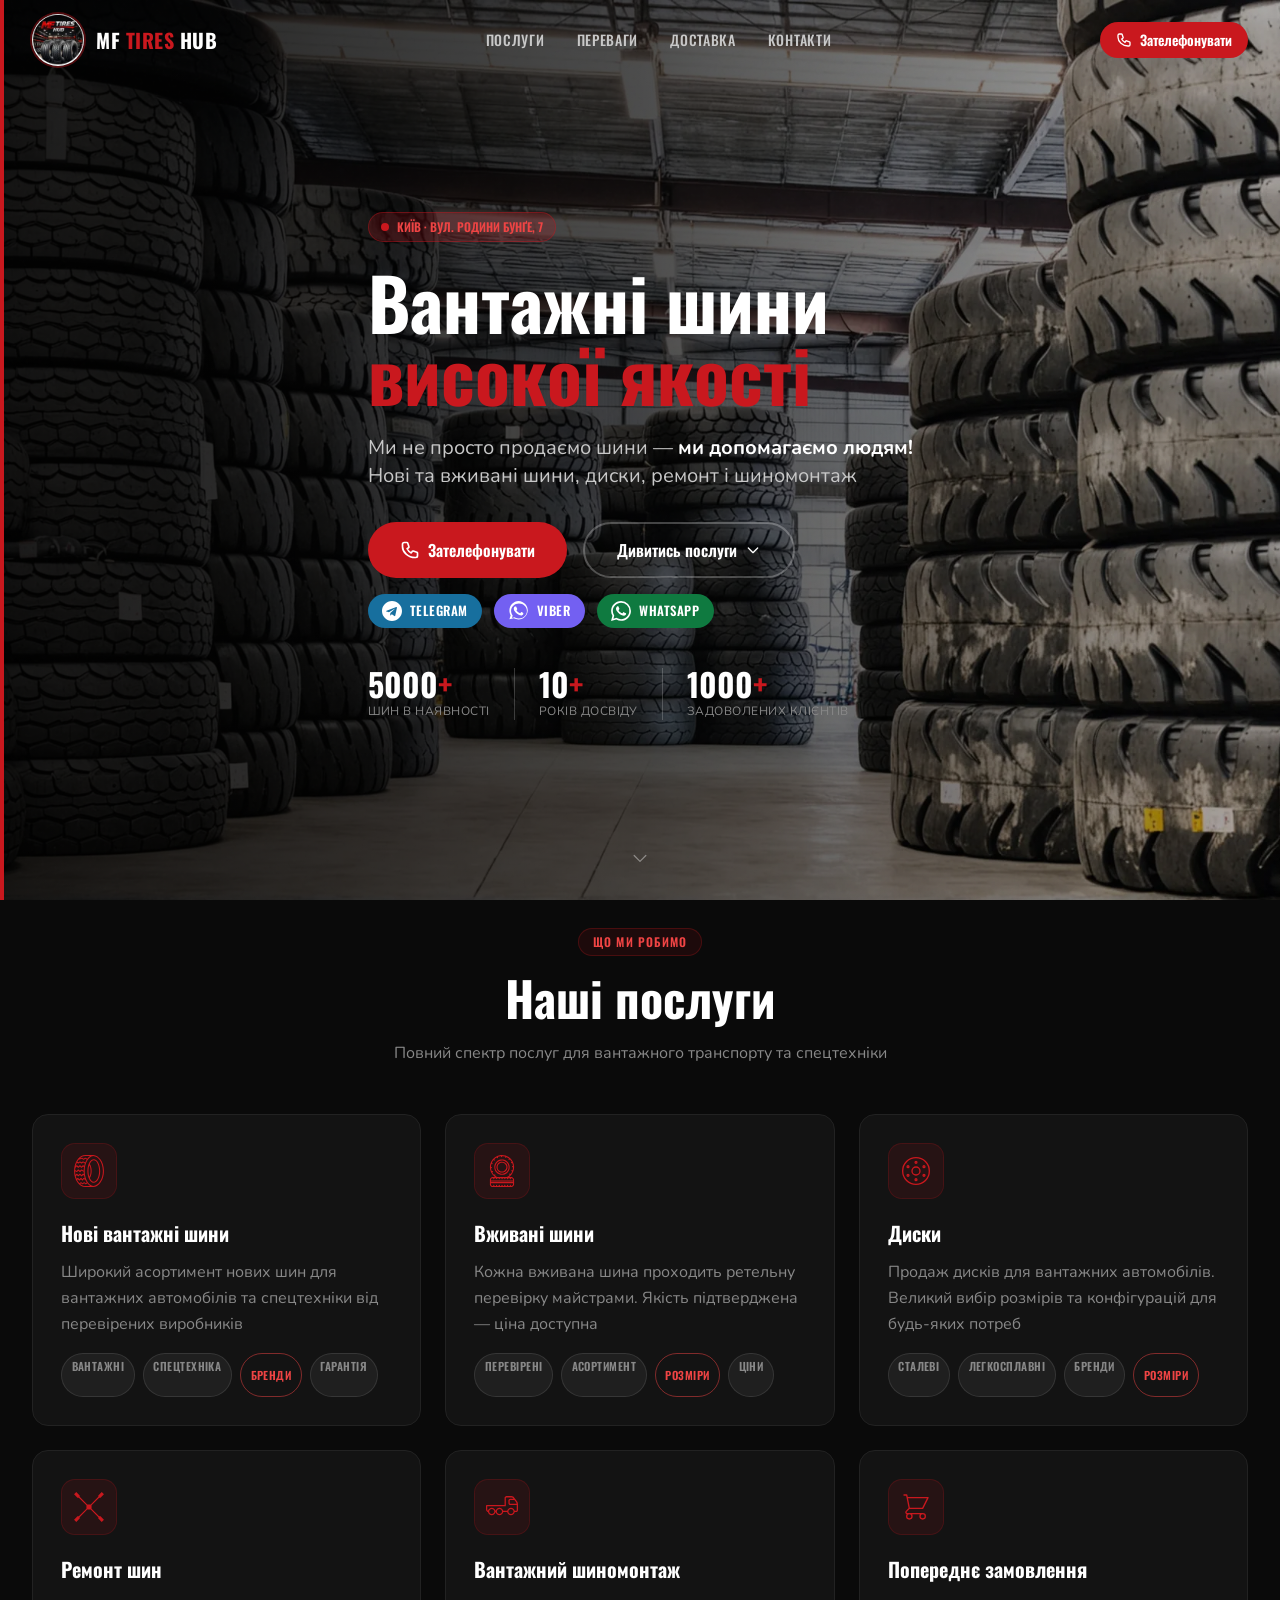
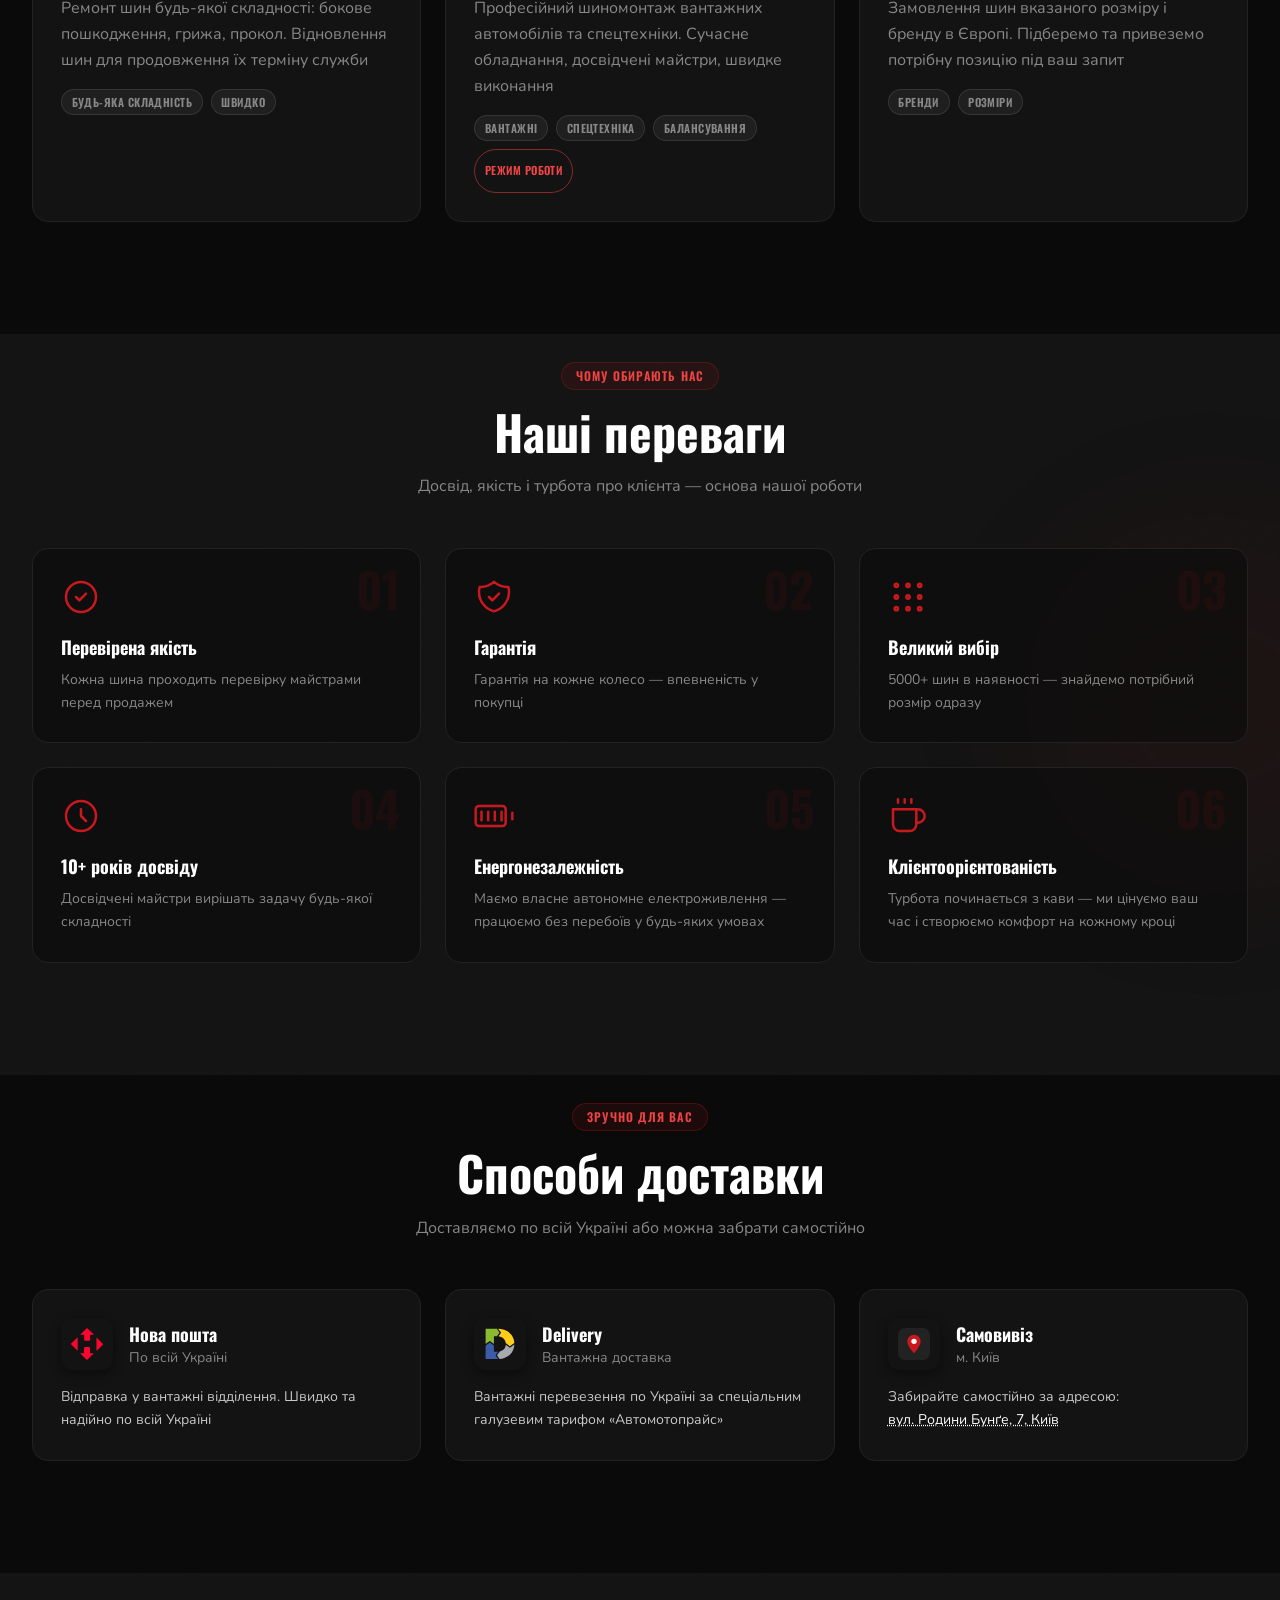
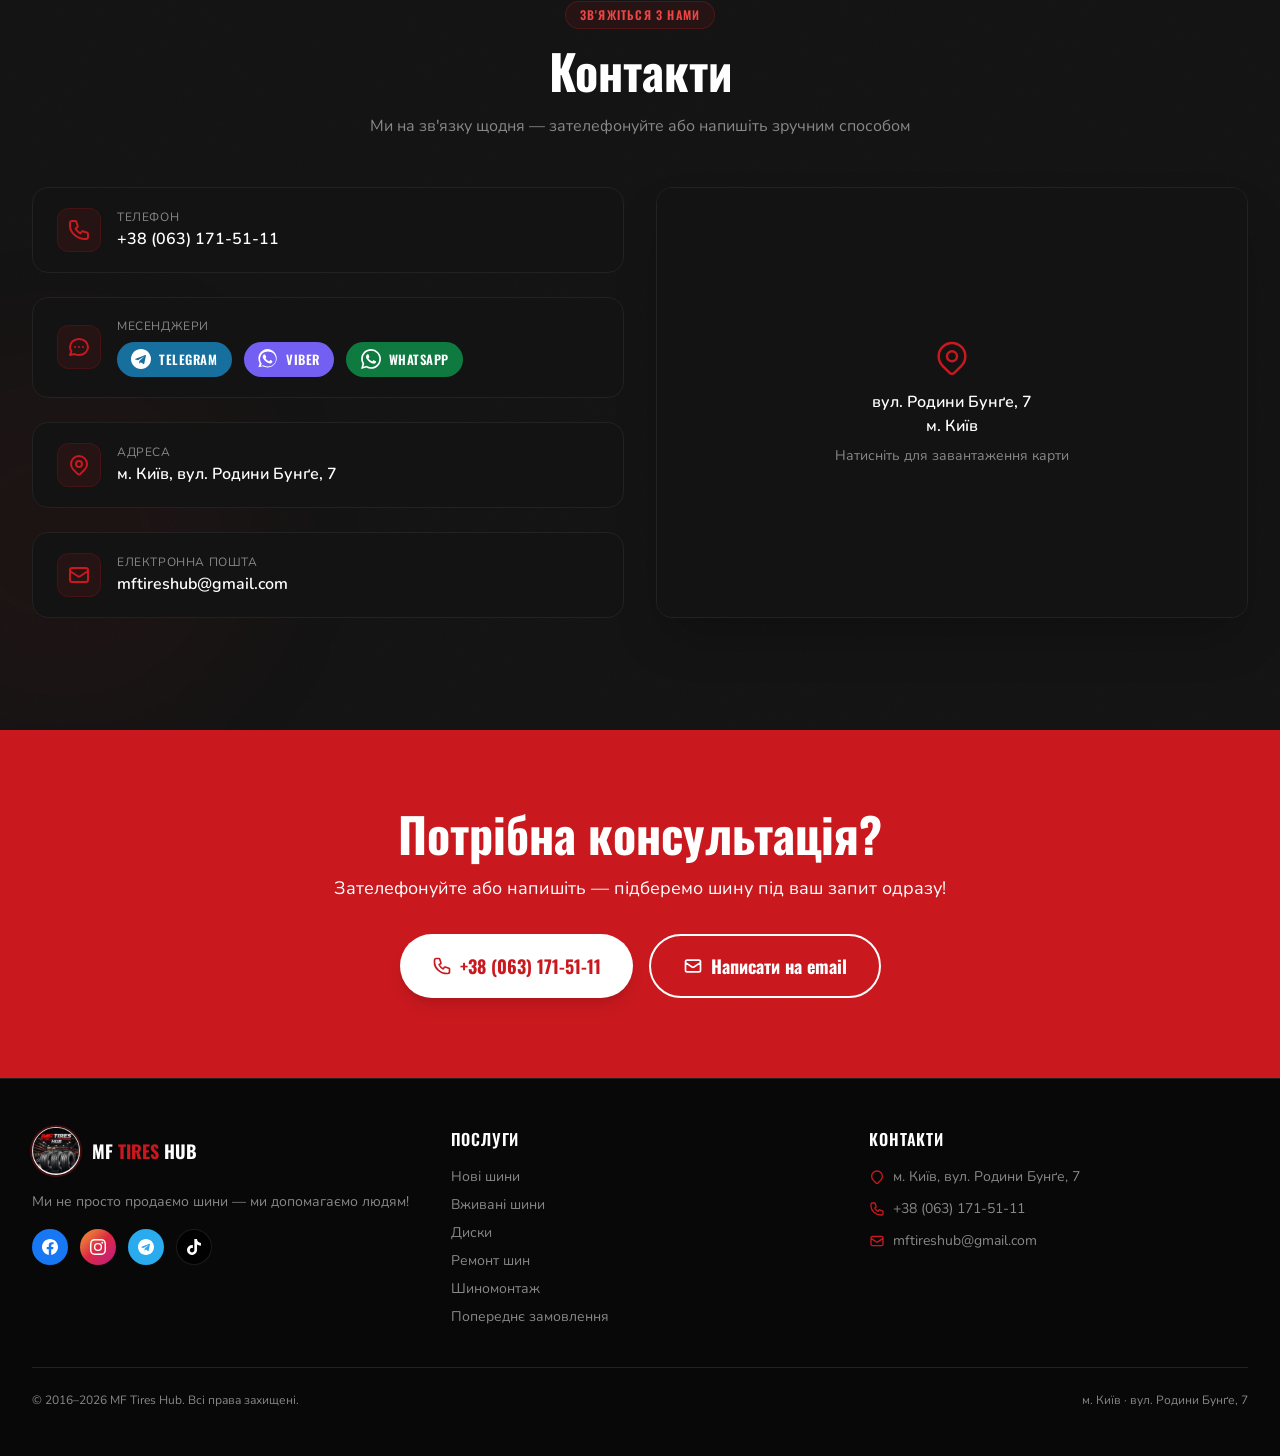
==== commit 7076ea4a: "analytics: update GA4 ID to G-Z71K7Y7ZYL (dedicated account)" ====
--- a/index.html
+++ b/index.html
@@ -2,12 +2,12 @@
 <html lang="uk">
 <head>
   <!-- Google tag (gtag.js) -->
-  <script async src="https://www.googletagmanager.com/gtag/js?id=G-C5W24NT2NH"></script>
+  <script async src="https://www.googletagmanager.com/gtag/js?id=G-Z71K7Y7ZYL"></script>
   <script>
     window.dataLayer = window.dataLayer || [];
     function gtag(){dataLayer.push(arguments);}
     gtag('js', new Date());
-    gtag('config', 'G-C5W24NT2NH');
+    gtag('config', 'G-Z71K7Y7ZYL');
   </script>
   <meta charset="UTF-8" />
   <meta name="viewport" content="width=device-width, initial-scale=1.0" />
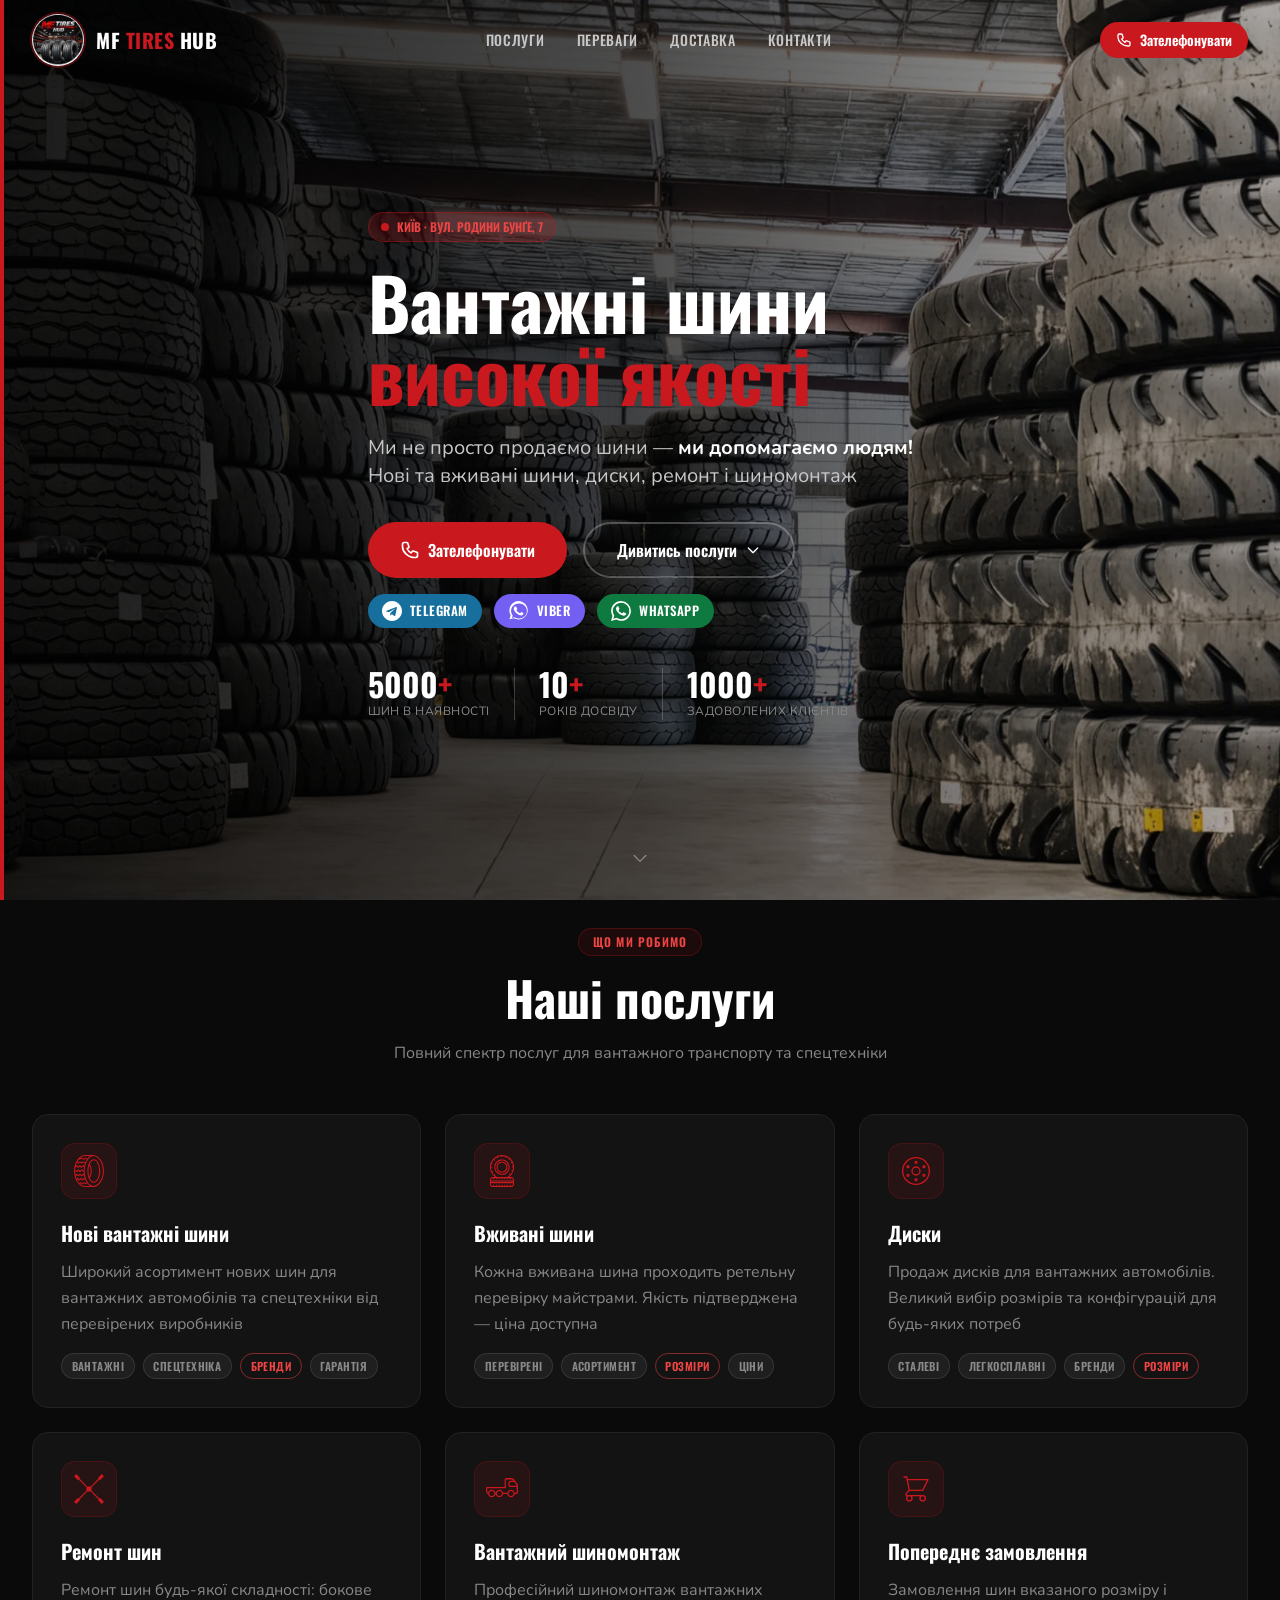
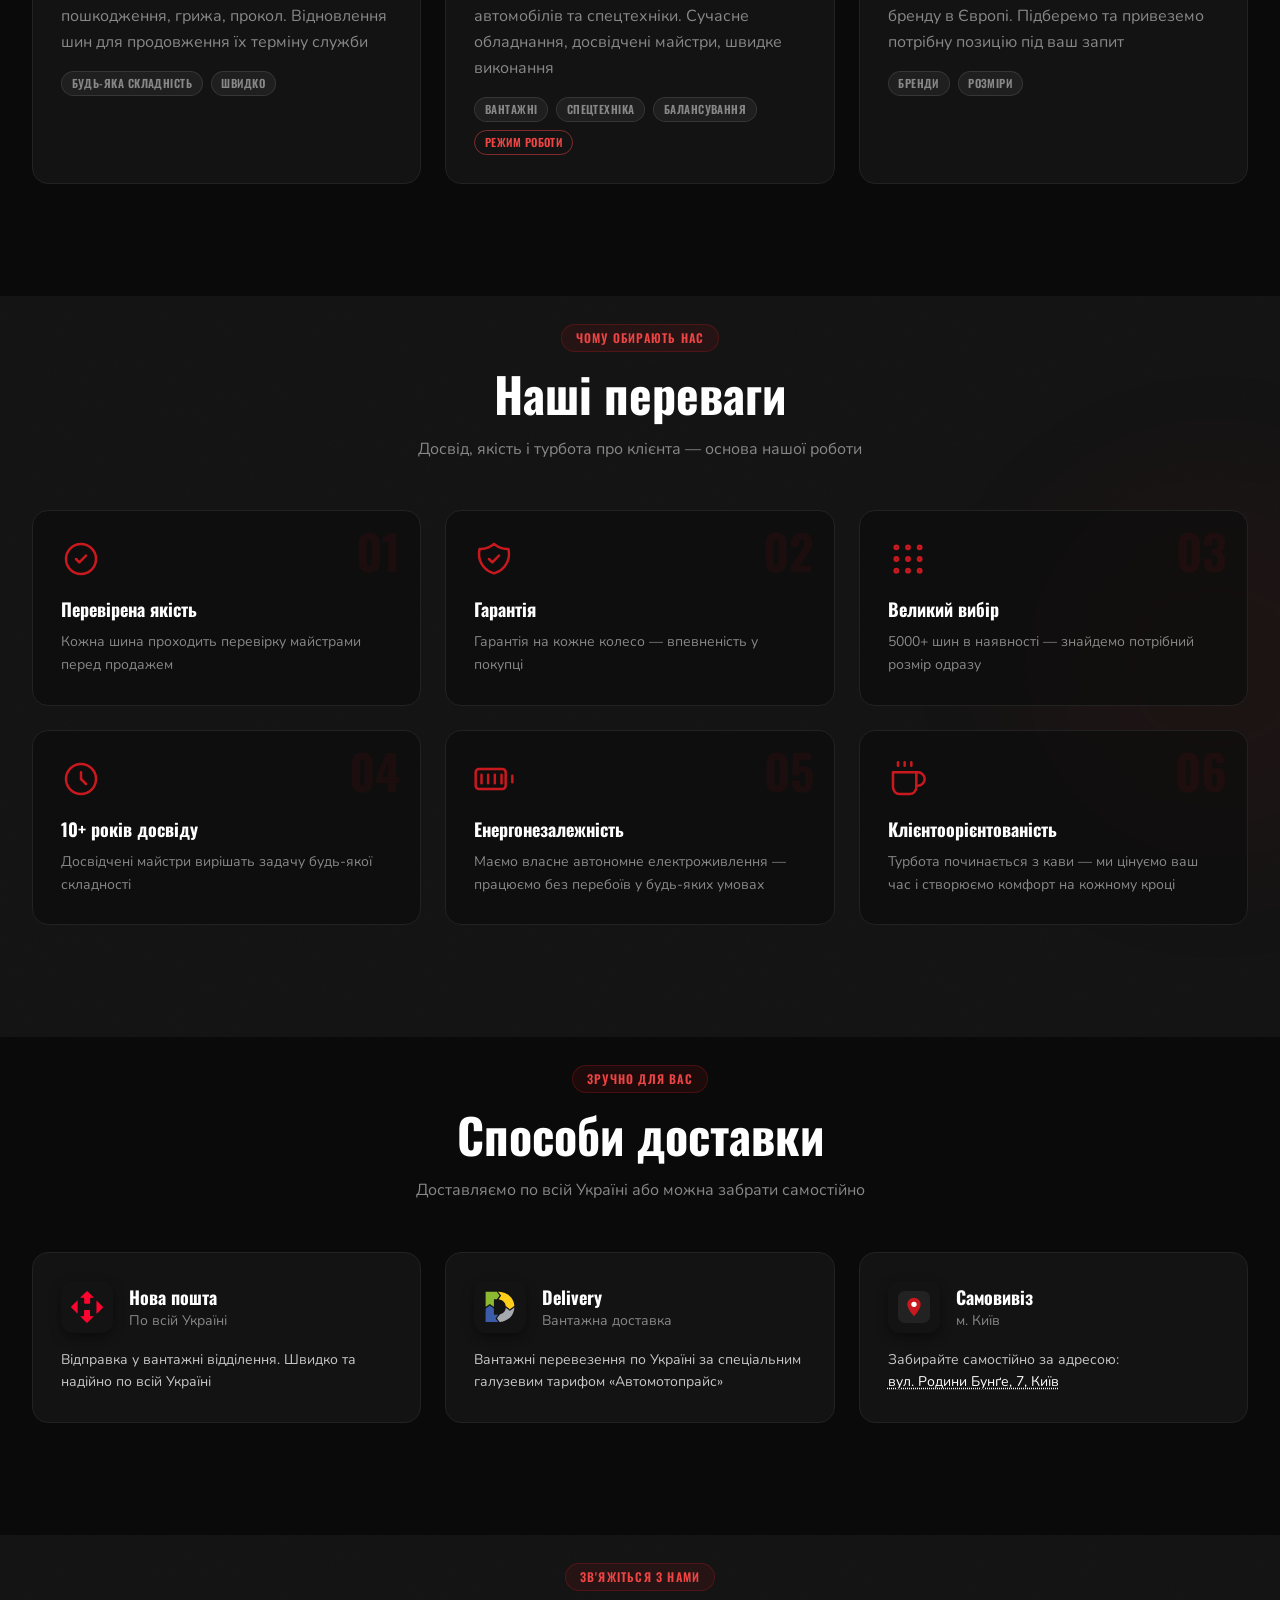
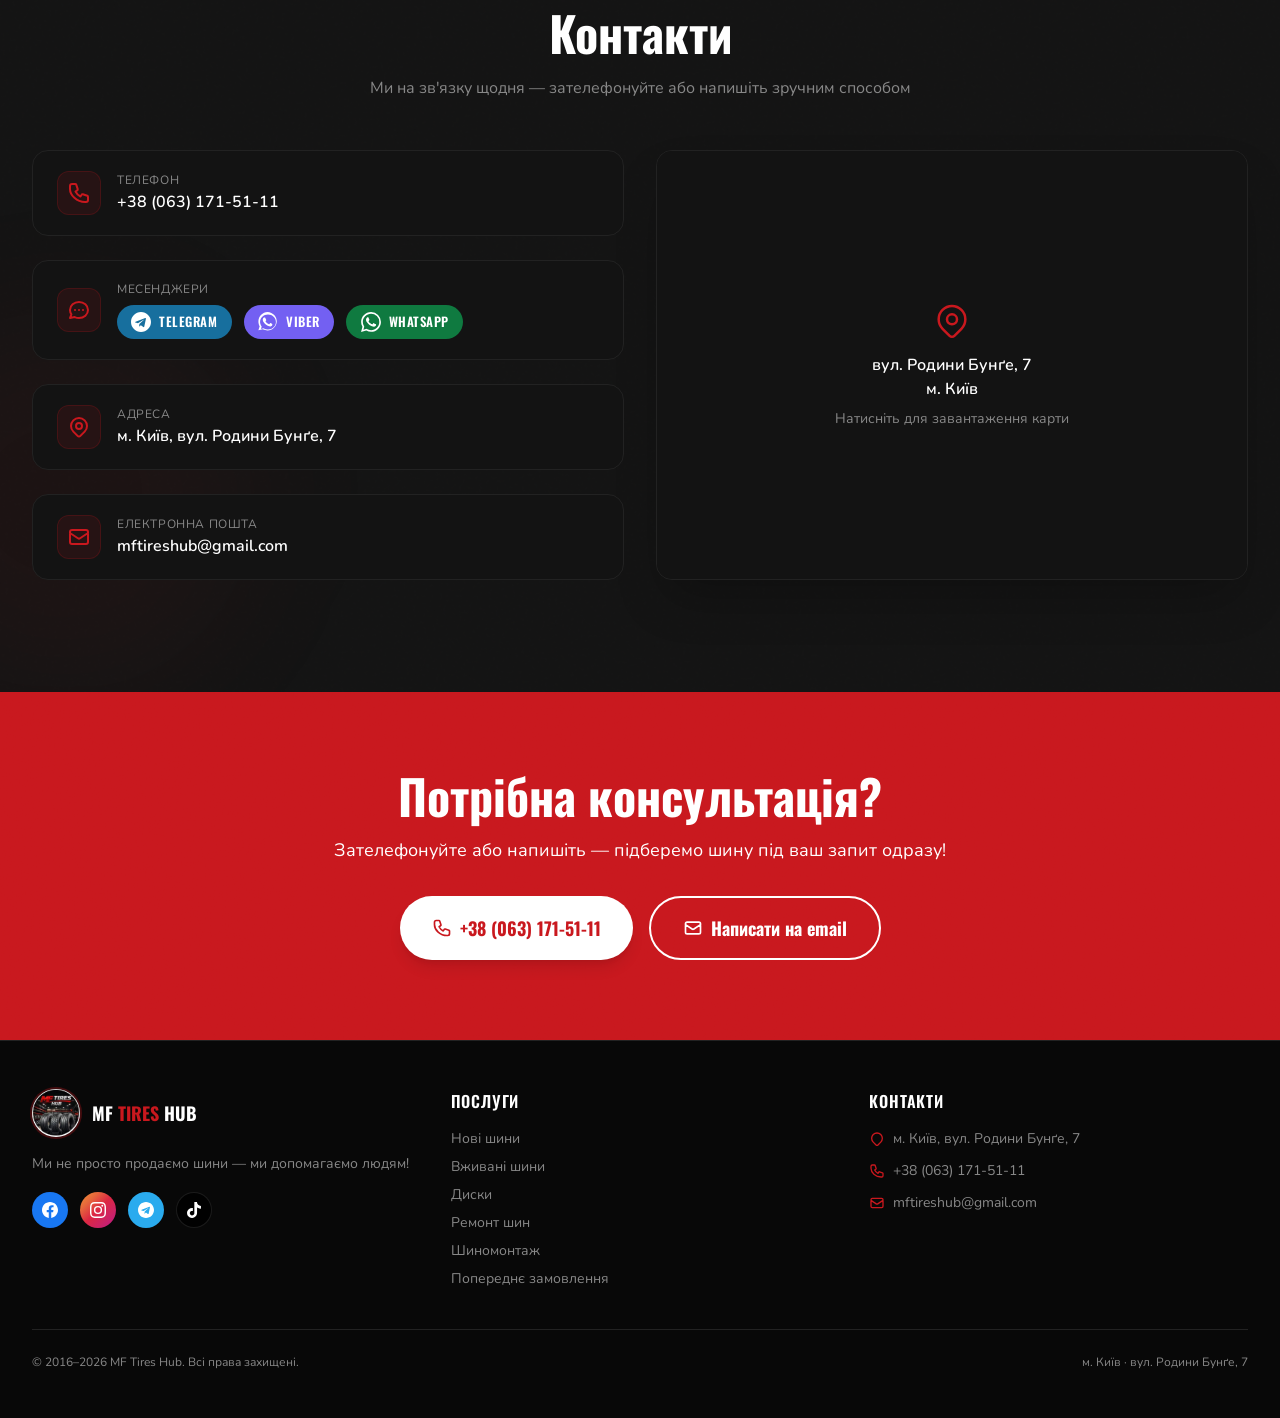
==== commit af661e98: "fix: bust CSS cache — force browser refetch main.css" ====
--- a/index.html
+++ b/index.html
@@ -118,7 +118,7 @@
   <link href="https://fonts.googleapis.com/css2?family=Oswald:wght@400;500;600;700&family=Nunito:wght@400;500;600;700&display=swap" rel="stylesheet" />
 
   
-  <link rel="stylesheet" href="css/main.css" />
+  <link rel="stylesheet" href="css/main.css?v=2" />
 </head>
 
 <body class="bg-brand-dark text-white font-body antialiased">
--- a/css/main.css
+++ b/css/main.css
@@ -597,11 +597,9 @@
    Flip card — доступність та touch-targets (пакет 4)
    ================================================ */
 
-/* WCAG 2.5.5: мінімум 44px для touch-targets */
+/* flip trigger inherits .tag styles */
 .flip-trigger {
-  min-height: 44px;
-  padding-top: 0.625rem;
-  padding-bottom: 0.625rem;
+  cursor: pointer;
 }
 
 /* ✕ кнопка закриття у відкритому back-face */
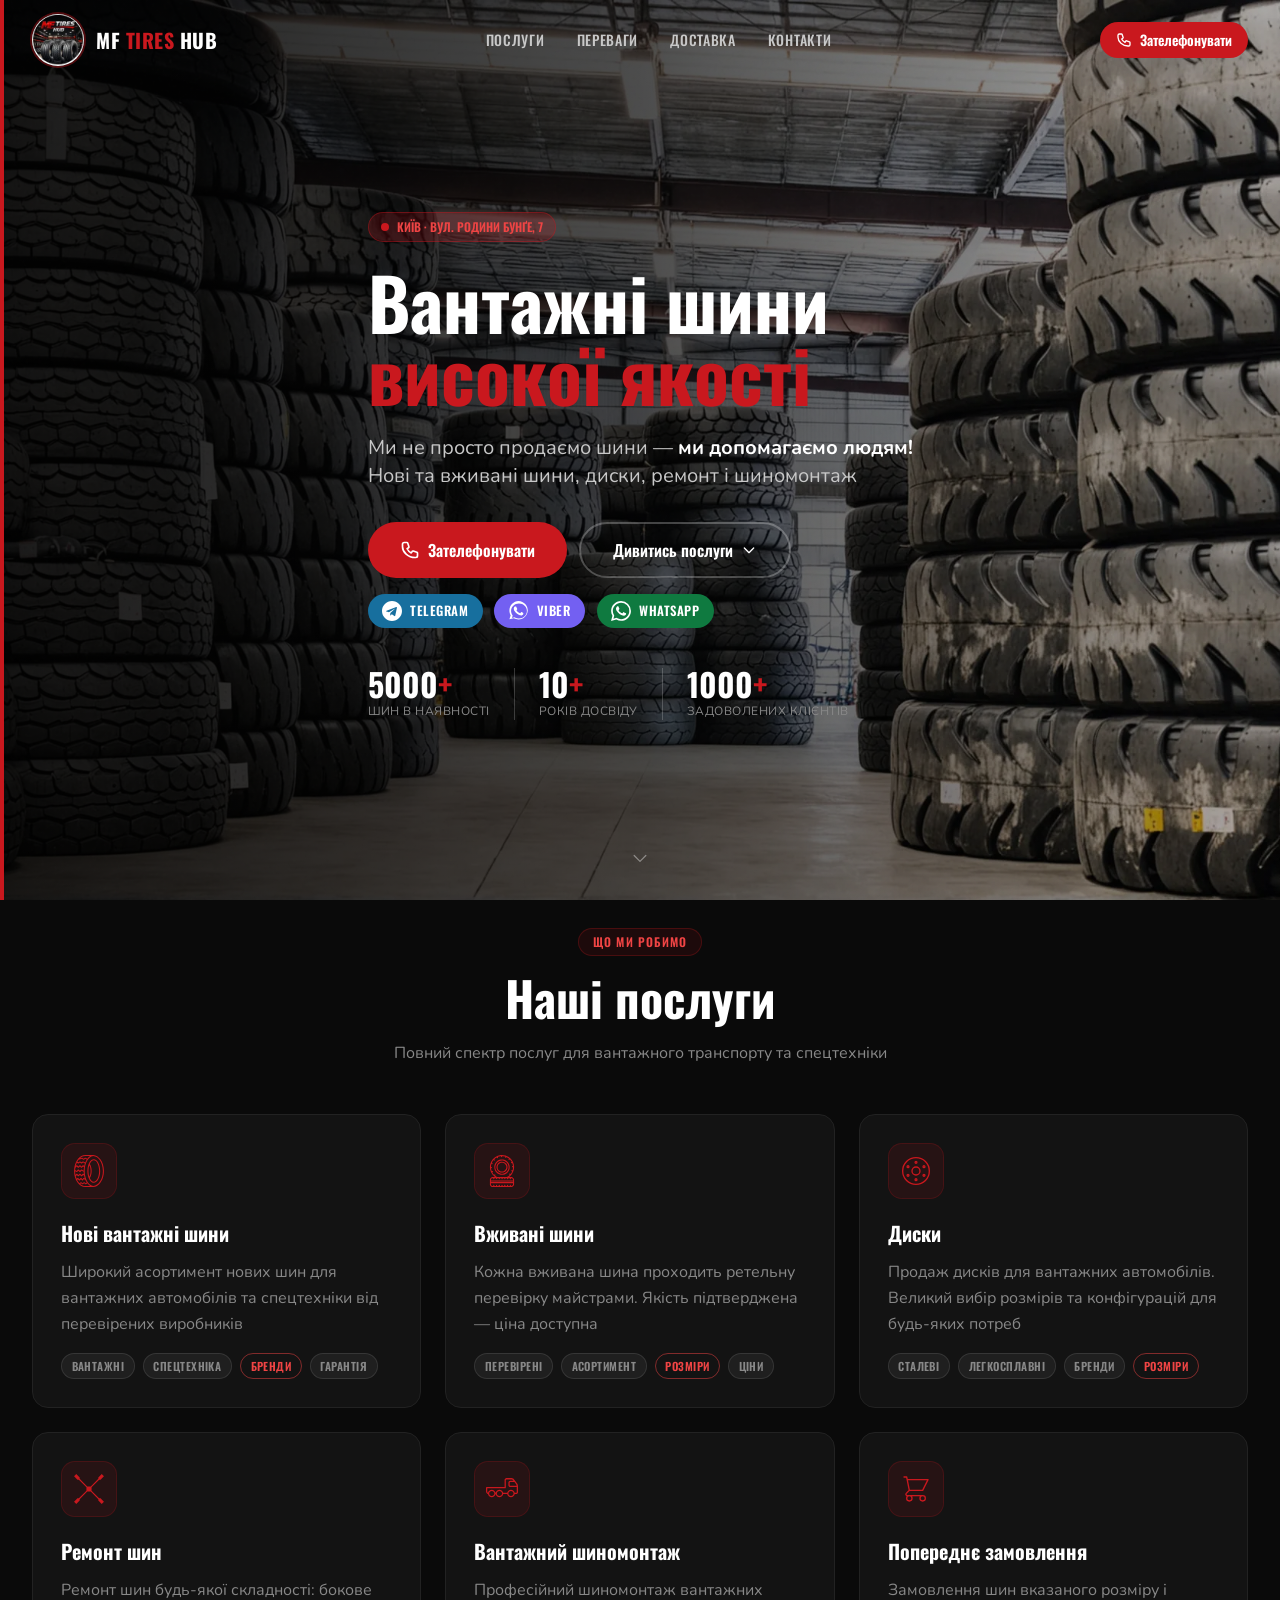
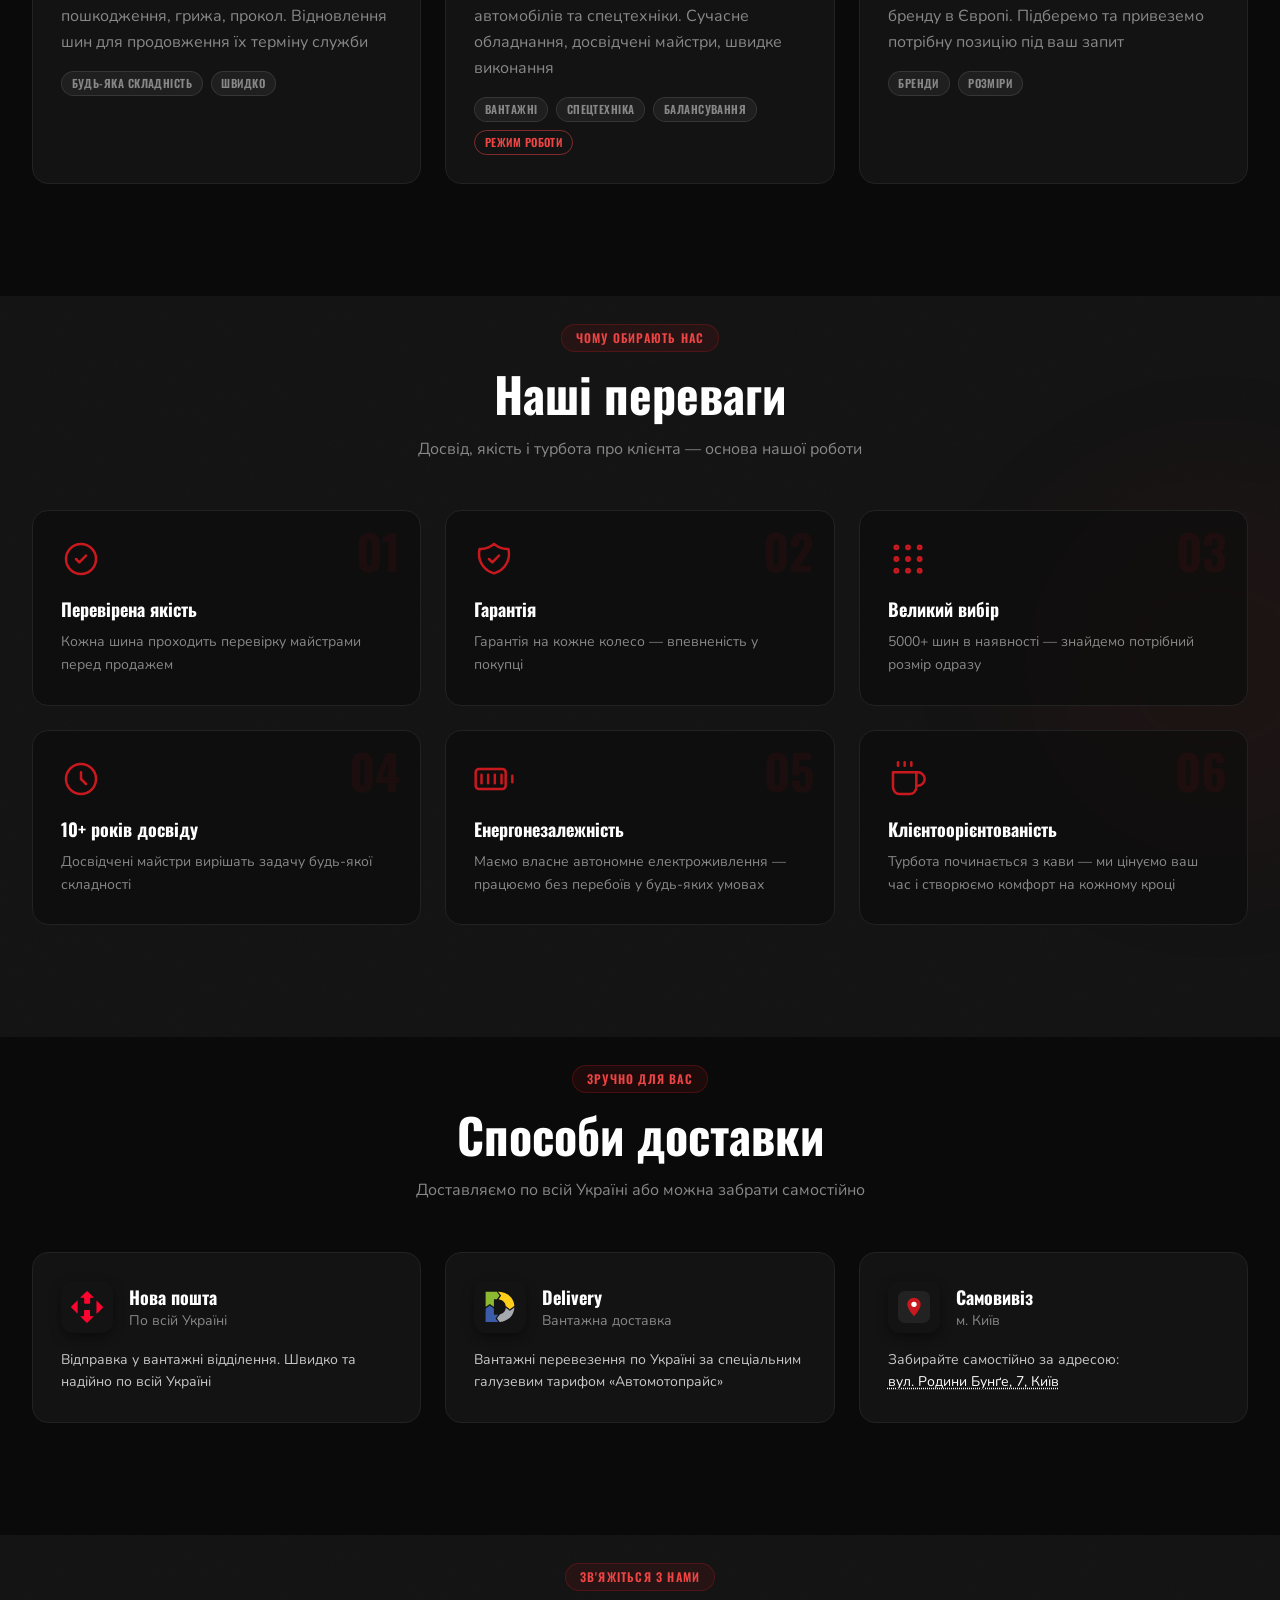
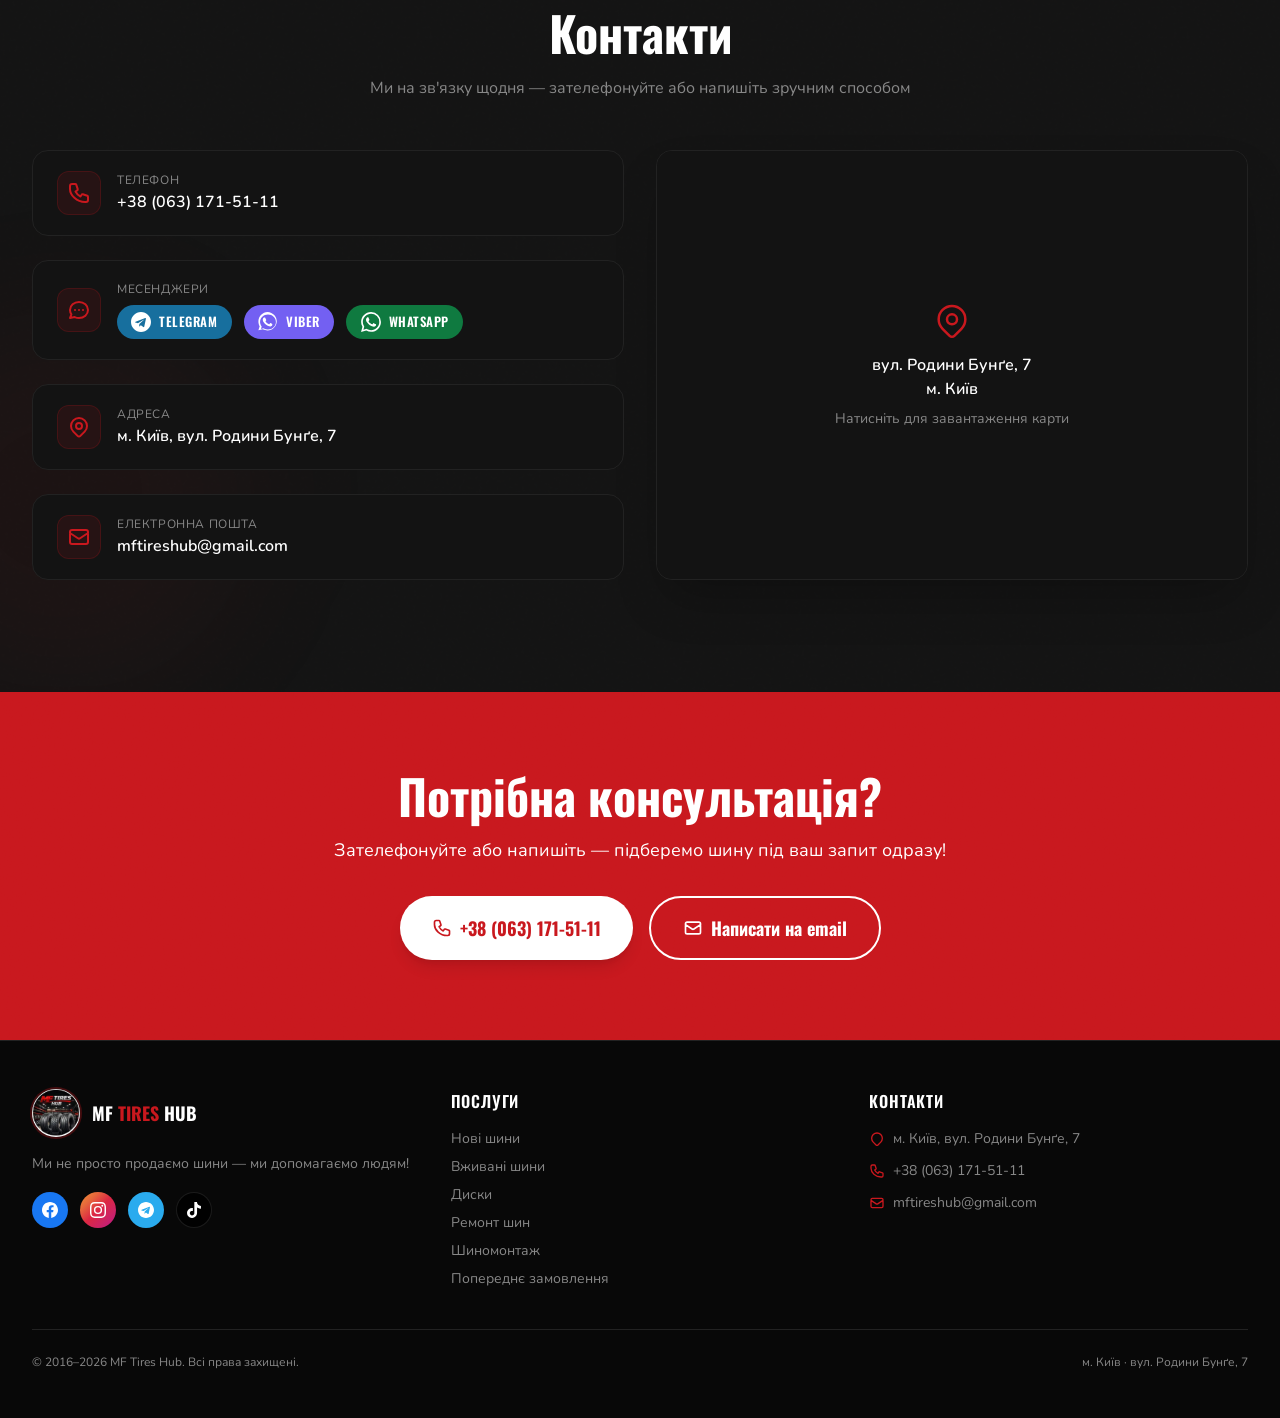
==== commit b32f0668: "hero: однакова ширина кнопок на мобільному (flex-col)" ====
--- a/index.html
+++ b/index.html
@@ -208,7 +208,7 @@
             Нові та вживані шини, диски, ремонт і шиномонтаж
           </p>
 
-          <div class="flex flex-wrap gap-4 mb-4 animate-fade-in-up anim-delay-3">
+          <div class="flex flex-col gap-3 sm:flex-row mb-4 animate-fade-in-up anim-delay-3">
             <a href="tel:+380631715111" class="btn-primary">
               <svg class="w-5 h-5" fill="none" stroke="currentColor" stroke-width="2" viewBox="0 0 24 24" aria-hidden="true"><path stroke-linecap="round" stroke-linejoin="round" d="M3 5a2 2 0 012-2h3.28a1 1 0 01.948.684l1.498 4.493a1 1 0 01-.502 1.21L8.5 10.5a11.048 11.048 0 005 5l1.113-1.724a1 1 0 011.21-.502l4.493 1.498A1 1 0 0121 15.72V19a2 2 0 01-2 2h-1C9.716 21 3 14.284 3 8V5z"/></svg>
               Зателефонувати
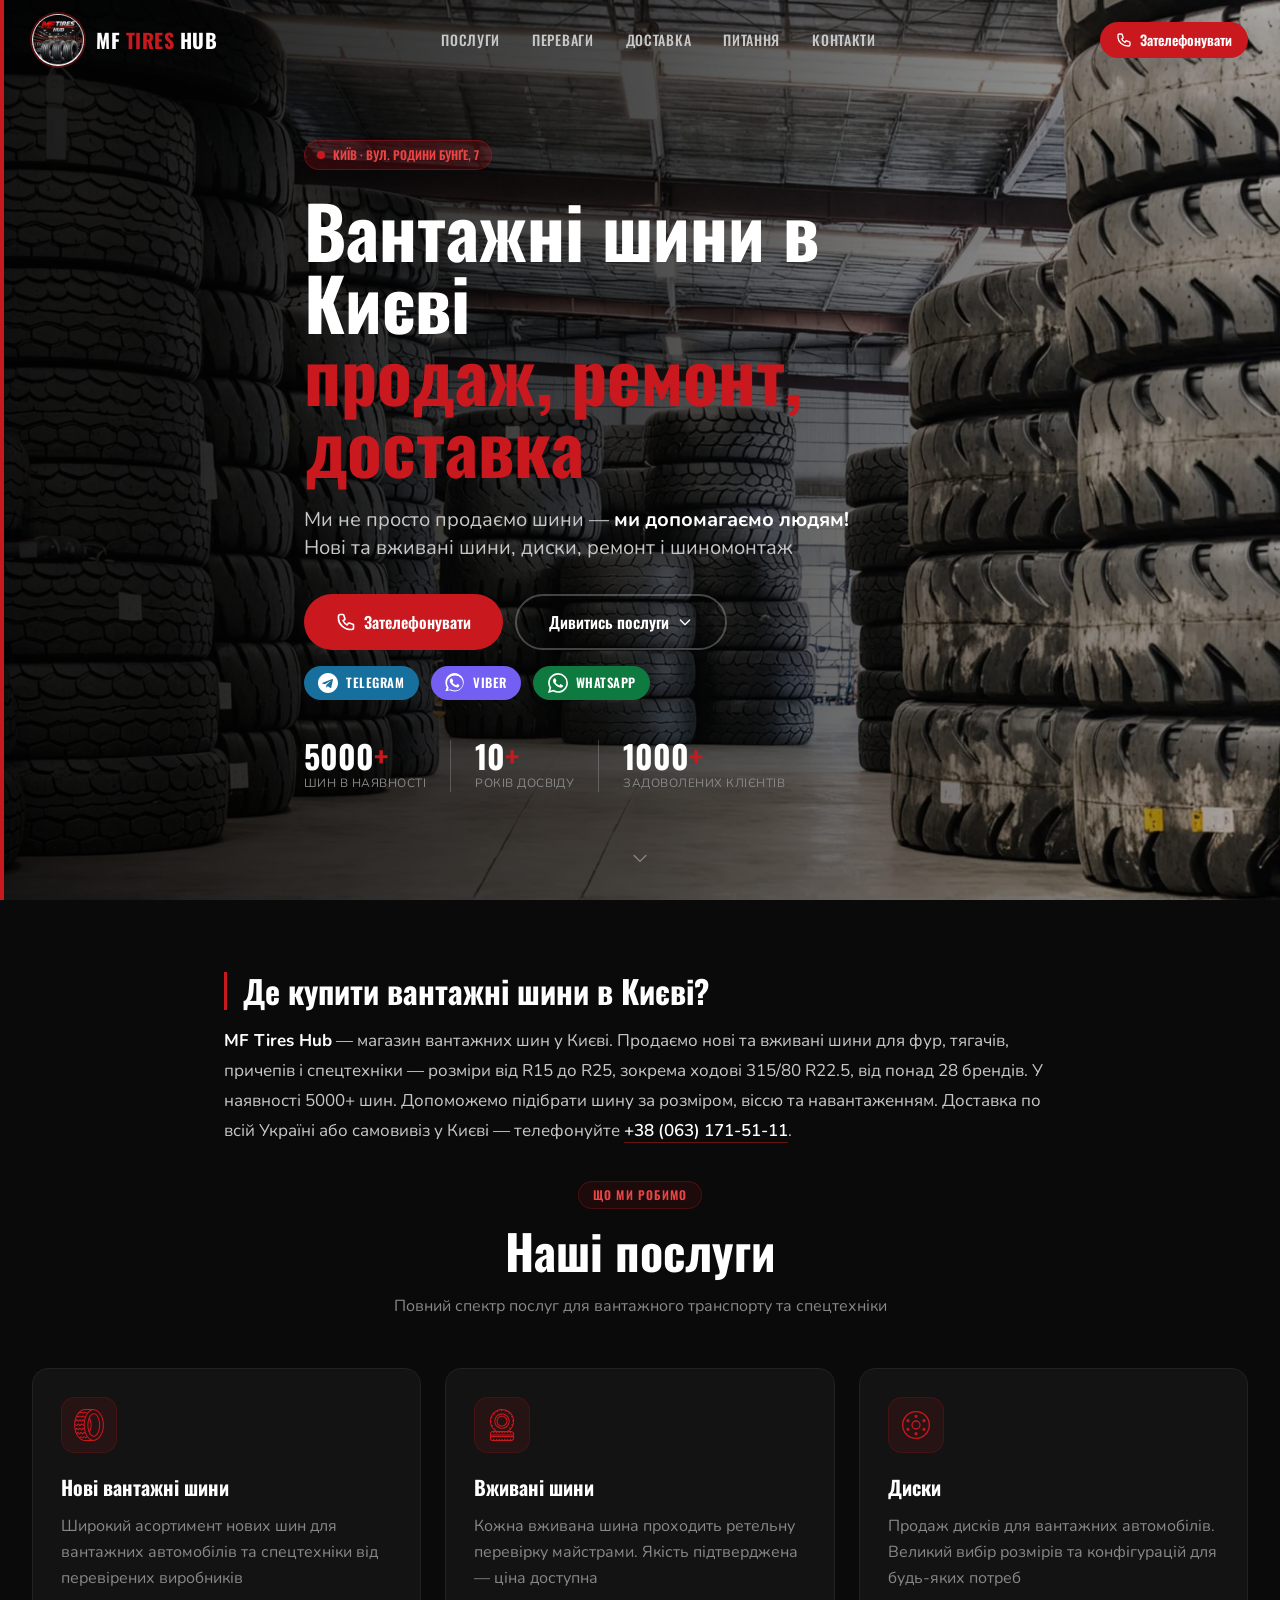
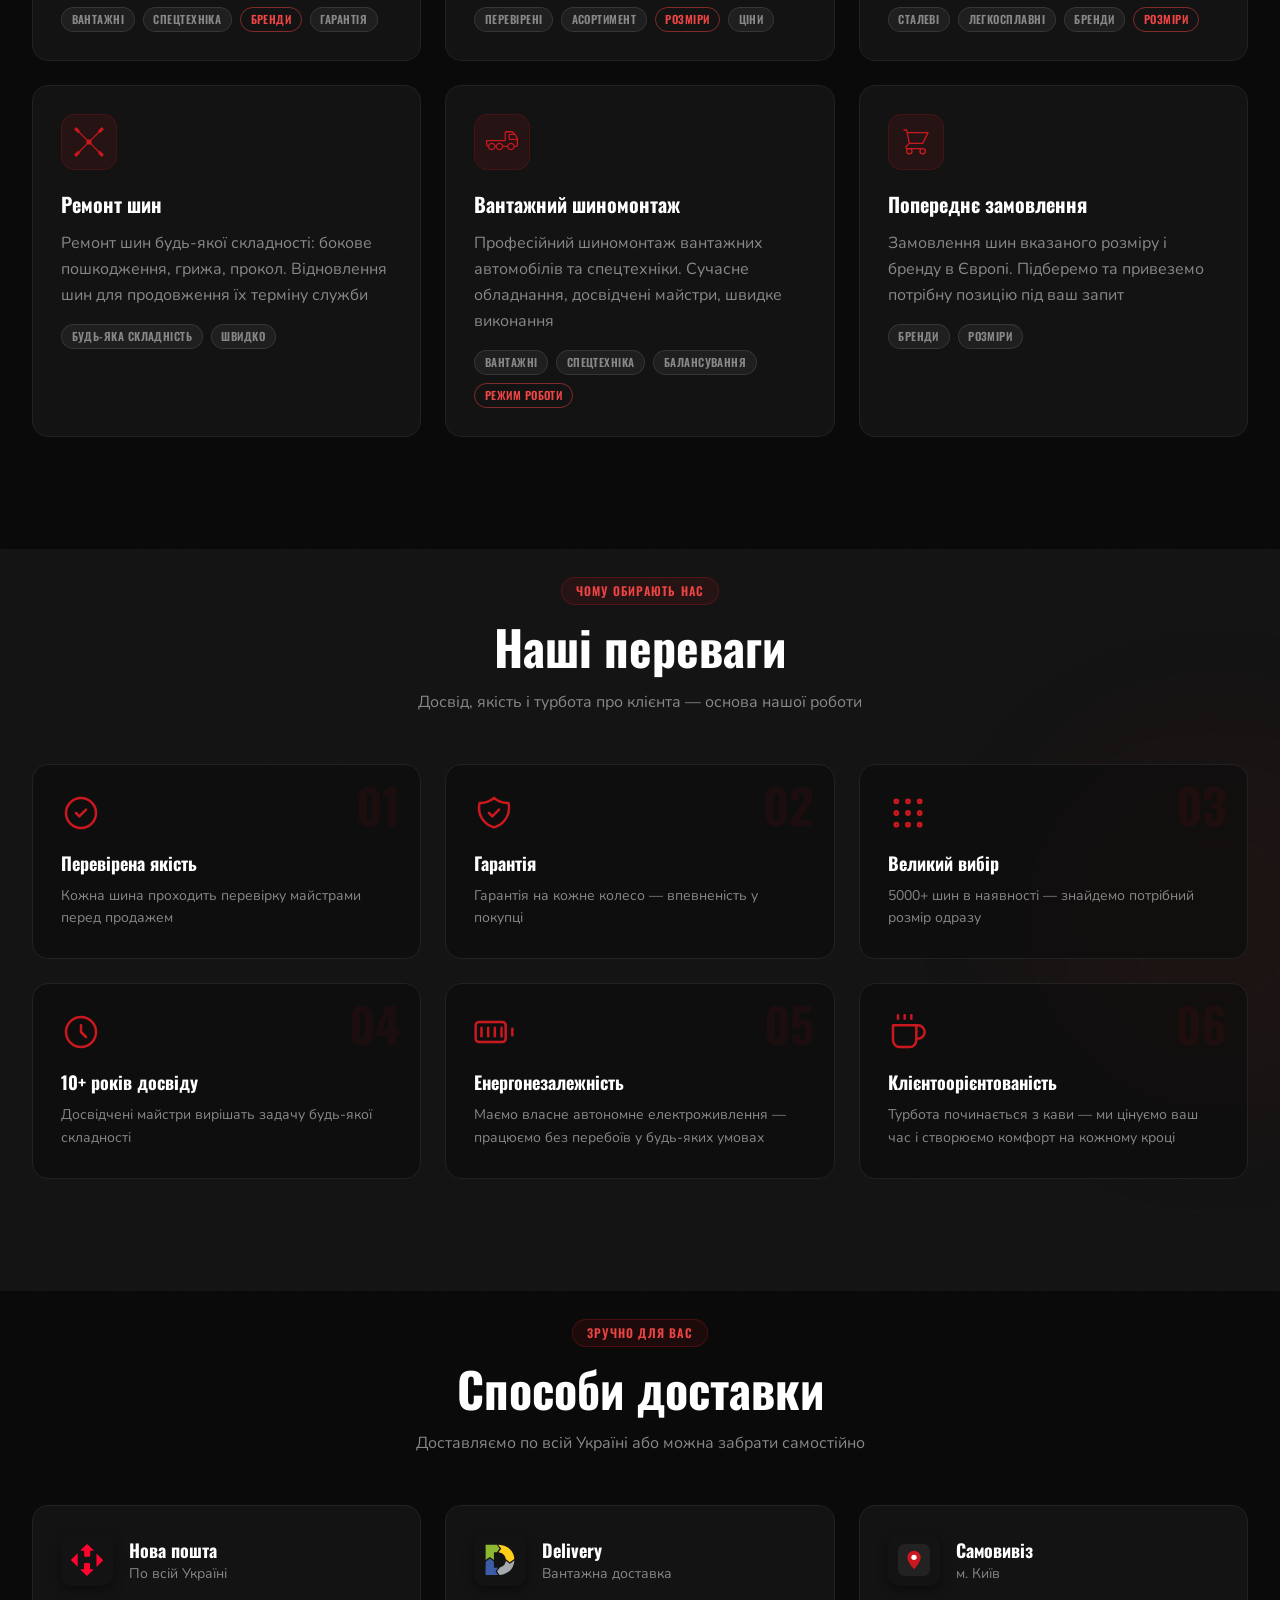
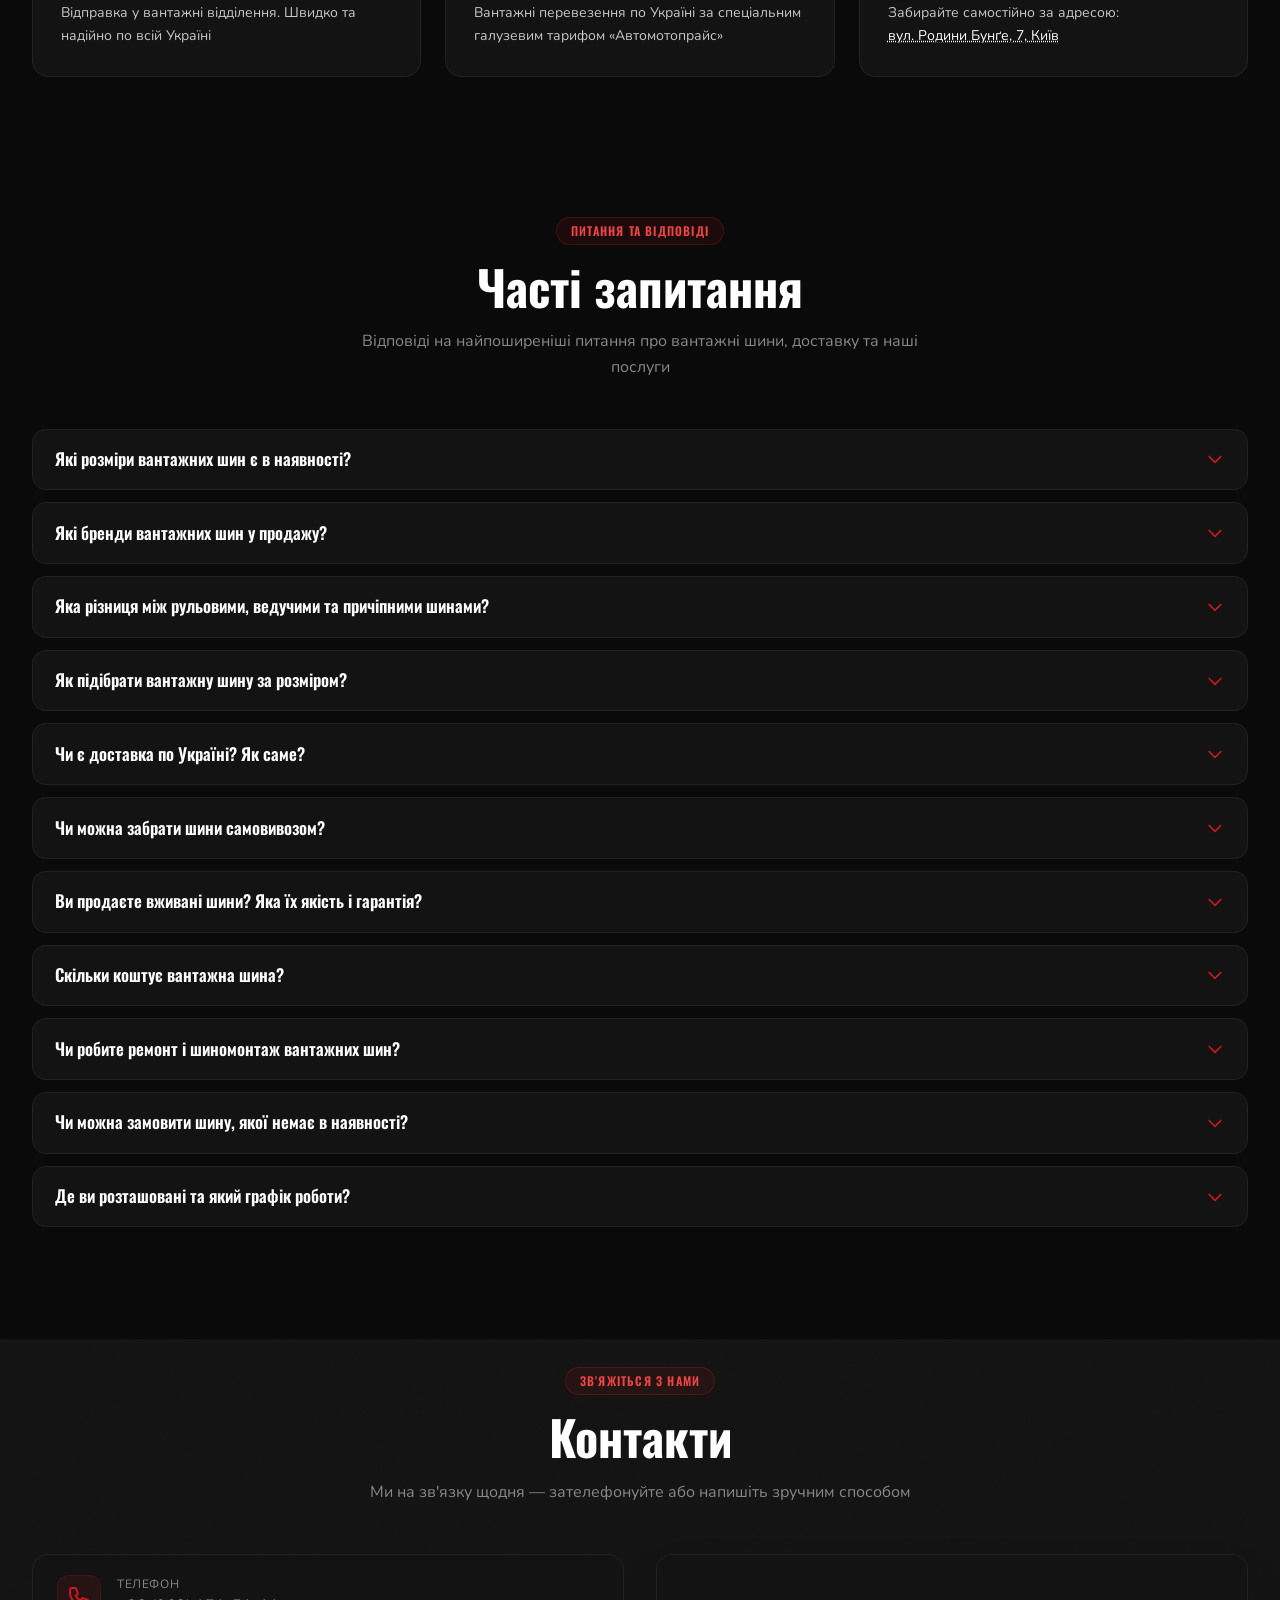
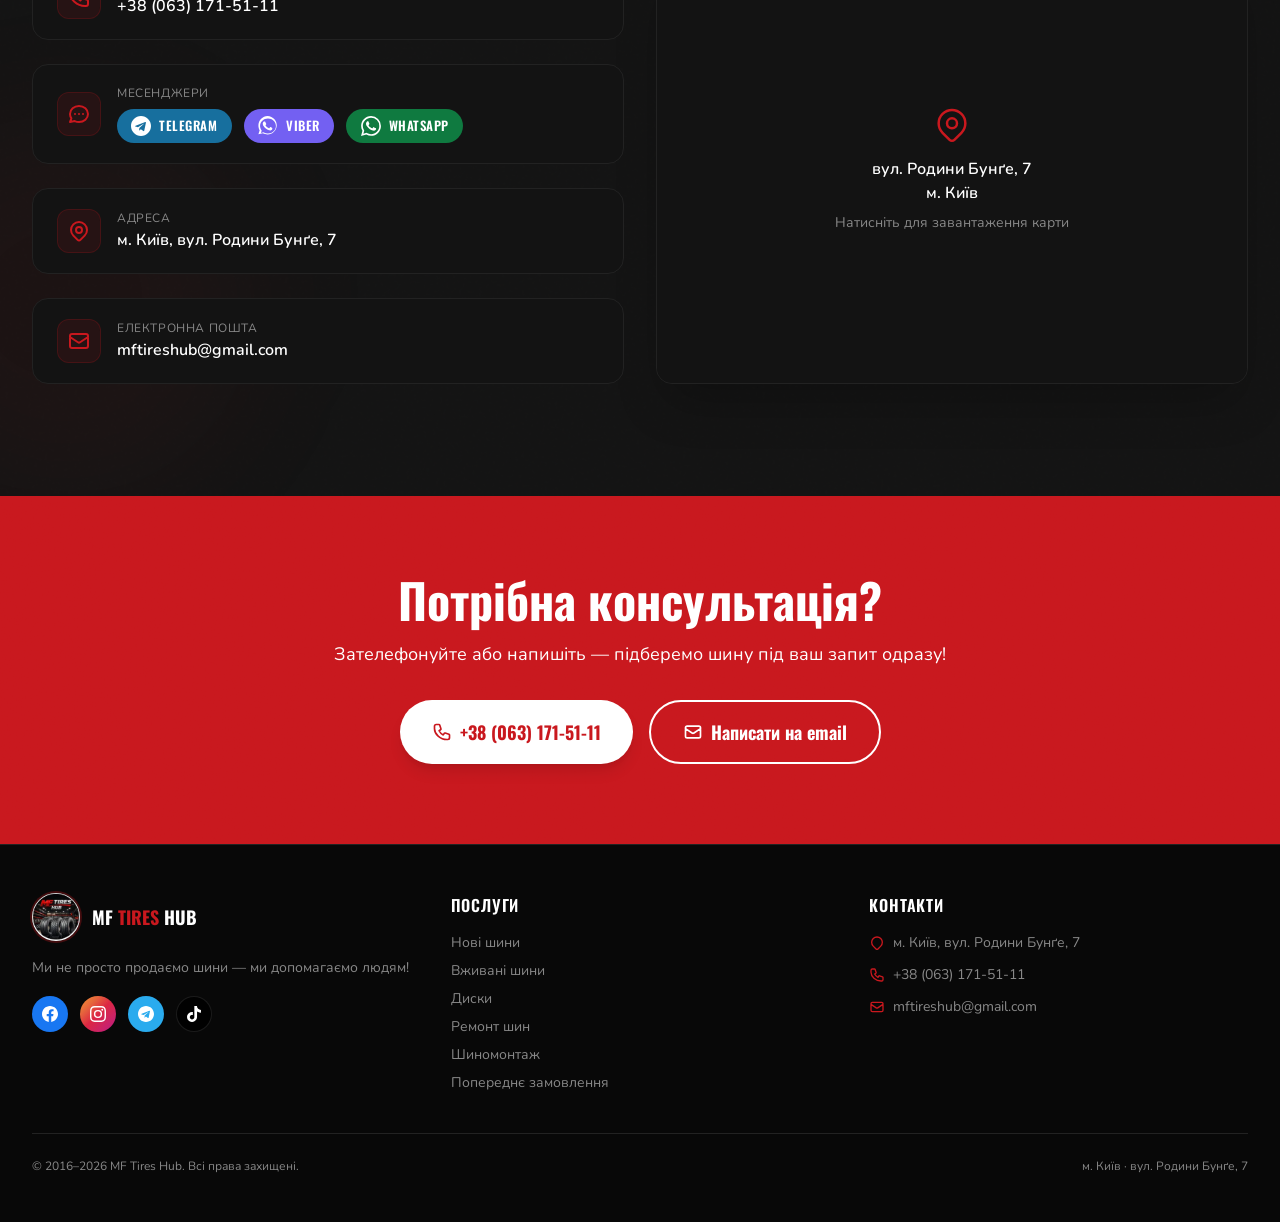
==== commit 0bf07898: "GEO/AEO: answer-first lead, FAQ, розширена schema, AI-crawlers - H1 → entity+geo+intent; секція #int" ====
--- a/index.html
+++ b/index.html
@@ -14,7 +14,7 @@
   <meta name="theme-color" content="#c9181e" />
 
   
-  <title>Вантажні шини Київ — MF Tires Hub | Продаж, Ремонт, Шиномонтаж</title>
+  <title>Вантажні шини Київ — MF Tires Hub | Продаж, шиномонтаж</title>
   <meta name="description" content="MF Tires Hub — продаж нових та вживаних вантажних шин, ремонт і шиномонтаж у Києві. 5000+ шин в наявності. Гарантія. Доставка по Україні." />
   <meta name="author" content="MF Tires Hub" />
   <link rel="canonical" href="https://mftireshub.pp.ua/" />
@@ -112,7 +112,222 @@
   }
   </script>
 
+
+  <script type="application/ld+json">
+  {
+    "@context": "https://schema.org",
+    "@type": "FAQPage",
+    "@id": "https://mftireshub.pp.ua/#faq",
+    "mainEntity": [
+      {
+        "@type": "Question",
+        "name": "Які розміри вантажних шин є в наявності?",
+        "acceptedAnswer": {
+          "@type": "Answer",
+          "text": "У наявності вантажні шини на посадкові діаметри R17.5, R19.5, R20 та R22.5, а також R24–R25 для спецтехніки та R15. Серед ходових розмірів — 315/80 R22.5, 385/65 R22.5, 295/80 R22.5, 13 R22.5, 385/55 R19.5. Повний перелік розмірів дивіться в картці «Вживані шини» або уточнюйте за телефоном +38 (063) 171-51-11."
+        }
+      },
+      {
+        "@type": "Question",
+        "name": "Які бренди вантажних шин у продажу?",
+        "acceptedAnswer": {
+          "@type": "Answer",
+          "text": "Ми працюємо з понад 28 брендами. Преміум-сегмент: Michelin, Continental, Bridgestone, Goodyear, Pirelli, Hankook, Dunlop. Середній та бюджетний сегмент: Aeolus, Sailun, Triangle, Goodride, Taurus, Matador, WestLake, Firemax та інші. Підберемо бренд під ваш бюджет і задачу."
+        }
+      },
+      {
+        "@type": "Question",
+        "name": "Яка різниця між рульовими, ведучими та причіпними шинами?",
+        "acceptedAnswer": {
+          "@type": "Answer",
+          "text": "Рульові (кермова вісь) відповідають за керованість і встановлюються на передню вісь. Ведучі мають агресивніший протектор для тяги й монтуються на ведучу вісь тягача. Причіпні розраховані на високе навантаження та низький опір коченню і ставляться на причіп чи напівпричіп. Для кожної осі потрібна відповідна модель — ми допоможемо підібрати."
+        }
+      },
+      {
+        "@type": "Question",
+        "name": "Як підібрати вантажну шину за розміром?",
+        "acceptedAnswer": {
+          "@type": "Answer",
+          "text": "Розмір указано на боковині шини, наприклад 315/80 R22.5: 315 — ширина в мм, 80 — висота профілю у відсотках, R22.5 — посадковий діаметр у дюймах. Додатково враховуйте індекс навантаження, індекс швидкості та вісь (рульова, ведуча чи причіпна). Назвіть ці дані — і ми підберемо шину за телефоном +38 (063) 171-51-11."
+        }
+      },
+      {
+        "@type": "Question",
+        "name": "Чи є доставка по Україні? Як саме?",
+        "acceptedAnswer": {
+          "@type": "Answer",
+          "text": "Так, доставляємо по всій Україні. «Новою поштою» у вантажні відділення та службою Delivery за галузевим тарифом «Автомотопрайс». Також доступний самовивіз у Києві. Вартість доставки залежить від габаритів і напрямку — уточнюйте під час замовлення."
+        }
+      },
+      {
+        "@type": "Question",
+        "name": "Чи можна забрати шини самовивозом?",
+        "acceptedAnswer": {
+          "@type": "Answer",
+          "text": "Так. Самовивіз доступний за адресою вул. Родини Бунґе, 7, м. Київ, у робочі години Пн–Пт з 9:00 до 18:00. Радимо попередньо зателефонувати, щоб ми підготували потрібний розмір до вашого приїзду."
+        }
+      },
+      {
+        "@type": "Question",
+        "name": "Ви продаєте вживані шини? Яка їх якість і гарантія?",
+        "acceptedAnswer": {
+          "@type": "Answer",
+          "text": "Так, ми продаємо перевірені вживані вантажні шини. Кожна шина проходить ретельну перевірку майстрами перед продажем, а на кожне колесо надається гарантія. Це дозволяє отримати якісну шину за доступною ціною."
+        }
+      },
+      {
+        "@type": "Question",
+        "name": "Скільки коштує вантажна шина?",
+        "acceptedAnswer": {
+          "@type": "Answer",
+          "text": "Ціна залежить від розміру, бренду, стану (нова чи вживана) та осі. Ми підбираємо варіанти під різний бюджет — від доступних вживаних до преміальних нових шин. Щоб дізнатися актуальну ціну на потрібний розмір, зателефонуйте +38 (063) 171-51-11."
+        }
+      },
+      {
+        "@type": "Question",
+        "name": "Чи робите ремонт і шиномонтаж вантажних шин?",
+        "acceptedAnswer": {
+          "@type": "Answer",
+          "text": "Так. Виконуємо ремонт шин будь-якої складності — бокові пошкодження, грижі, проколи, а також професійний вантажний шиномонтаж і балансування на сучасному обладнанні. Працюємо з вантажівками та спецтехнікою."
+        }
+      },
+      {
+        "@type": "Question",
+        "name": "Чи можна замовити шину, якої немає в наявності?",
+        "acceptedAnswer": {
+          "@type": "Answer",
+          "text": "Так, діє послуга попереднього замовлення. Ми підберемо та привеземо шину вказаного розміру й бренду з Європи під ваш запит. Залиште потрібні параметри — і ми повідомимо строки та умови доставки."
+        }
+      },
+      {
+        "@type": "Question",
+        "name": "Де ви розташовані та який графік роботи?",
+        "acceptedAnswer": {
+          "@type": "Answer",
+          "text": "MF Tires Hub розташований за адресою вул. Родини Бунґе, 7, м. Київ. Графік роботи: Пн–Пт з 9:00 до 18:00, субота та неділя — вихідні. Телефон: +38 (063) 171-51-11."
+        }
+      }
+    ]
+  }
+  </script>
+
   
+  <script type="application/ld+json">
+  {
+    "@context": "https://schema.org",
+    "@graph": [
+      {
+        "@type": "Organization",
+        "@id": "https://mftireshub.pp.ua/#organization",
+        "name": "MF Tires Hub",
+        "url": "https://mftireshub.pp.ua/",
+        "logo": "https://mftireshub.pp.ua/img/logo.jpg",
+        "image": "https://mftireshub.pp.ua/img/og-image.jpg",
+        "email": "mftireshub@gmail.com",
+        "telephone": "+380631715111",
+        "sameAs": [
+          "https://www.facebook.com/profile.php?id=61572018833529",
+          "https://www.instagram.com/mftireshub.ua",
+          "https://t.me/mftireshub",
+          "https://www.tiktok.com/@mf.tires.hub"
+        ]
+      },
+      {
+        "@type": "WebSite",
+        "@id": "https://mftireshub.pp.ua/#website",
+        "url": "https://mftireshub.pp.ua/",
+        "name": "MF Tires Hub",
+        "inLanguage": "uk-UA",
+        "publisher": { "@id": "https://mftireshub.pp.ua/#organization" }
+      },
+      {
+        "@type": "WebPage",
+        "@id": "https://mftireshub.pp.ua/#webpage",
+        "url": "https://mftireshub.pp.ua/",
+        "name": "Вантажні шини Київ — MF Tires Hub | Продаж, шиномонтаж",
+        "isPartOf": { "@id": "https://mftireshub.pp.ua/#website" },
+        "about": { "@id": "https://mftireshub.pp.ua/#business" },
+        "primaryImageOfPage": "https://mftireshub.pp.ua/img/og-image.jpg",
+        "inLanguage": "uk-UA",
+        "dateModified": "2026-07-06"
+      },
+      {
+        "@type": "Service",
+        "@id": "https://mftireshub.pp.ua/#service-new-tires",
+        "name": "Нові вантажні шини",
+        "serviceType": "Продаж нових вантажних шин",
+        "description": "Широкий асортимент нових шин для вантажних автомобілів та спецтехніки від перевірених виробників",
+        "provider": { "@id": "https://mftireshub.pp.ua/#business" },
+        "areaServed": [
+          { "@type": "City", "name": "Київ" },
+          { "@type": "Country", "name": "Україна" }
+        ]
+      },
+      {
+        "@type": "Service",
+        "@id": "https://mftireshub.pp.ua/#service-used-tires",
+        "name": "Вживані вантажні шини",
+        "serviceType": "Продаж вживаних вантажних шин",
+        "description": "Кожна вживана шина проходить ретельну перевірку майстрами. Якість підтверджена — ціна доступна",
+        "provider": { "@id": "https://mftireshub.pp.ua/#business" },
+        "areaServed": [
+          { "@type": "City", "name": "Київ" },
+          { "@type": "Country", "name": "Україна" }
+        ]
+      },
+      {
+        "@type": "Service",
+        "@id": "https://mftireshub.pp.ua/#service-disks",
+        "name": "Диски для вантажних автомобілів",
+        "serviceType": "Продаж дисків",
+        "description": "Продаж дисків для вантажних автомобілів. Великий вибір розмірів та конфігурацій для будь-яких потреб",
+        "provider": { "@id": "https://mftireshub.pp.ua/#business" },
+        "areaServed": [
+          { "@type": "City", "name": "Київ" },
+          { "@type": "Country", "name": "Україна" }
+        ]
+      },
+      {
+        "@type": "Service",
+        "@id": "https://mftireshub.pp.ua/#service-repair",
+        "name": "Ремонт вантажних шин",
+        "serviceType": "Ремонт шин",
+        "description": "Ремонт шин будь-якої складності: бокове пошкодження, грижа, прокол. Відновлення шин для продовження їх терміну служби",
+        "provider": { "@id": "https://mftireshub.pp.ua/#business" },
+        "areaServed": [
+          { "@type": "City", "name": "Київ" },
+          { "@type": "Country", "name": "Україна" }
+        ]
+      },
+      {
+        "@type": "Service",
+        "@id": "https://mftireshub.pp.ua/#service-mounting",
+        "name": "Вантажний шиномонтаж",
+        "serviceType": "Шиномонтаж вантажних автомобілів",
+        "description": "Професійний шиномонтаж вантажних автомобілів та спецтехніки. Сучасне обладнання, досвідчені майстри, швидке виконання",
+        "provider": { "@id": "https://mftireshub.pp.ua/#business" },
+        "areaServed": [
+          { "@type": "City", "name": "Київ" },
+          { "@type": "Country", "name": "Україна" }
+        ]
+      },
+      {
+        "@type": "Service",
+        "@id": "https://mftireshub.pp.ua/#service-preorder",
+        "name": "Попереднє замовлення шин",
+        "serviceType": "Замовлення шин з Європи під запит",
+        "description": "Замовлення шин вказаного розміру і бренду в Європі. Підберемо та привеземо потрібну позицію під ваш запит",
+        "provider": { "@id": "https://mftireshub.pp.ua/#business" },
+        "areaServed": [
+          { "@type": "City", "name": "Київ" },
+          { "@type": "Country", "name": "Україна" }
+        ]
+      }
+    ]
+  }
+  </script>
+
+
   <link rel="preconnect" href="https://fonts.googleapis.com" />
   <link rel="preconnect" href="https://fonts.gstatic.com" crossorigin />
   <link href="https://fonts.googleapis.com/css2?family=Oswald:wght@400;500;600;700&family=Nunito:wght@400;500;600;700&display=swap" rel="stylesheet" />
@@ -143,6 +358,7 @@
           <a href="#services"  class="nav-link">Послуги</a>
           <a href="#why-us"    class="nav-link">Переваги</a>
           <a href="#delivery"  class="nav-link">Доставка</a>
+          <a href="#faq"       class="nav-link">Питання</a>
           <a href="#contacts"  class="nav-link">Контакти</a>
         </nav>
 
@@ -168,6 +384,7 @@
         <a href="#services" class="mobile-nav-link">Послуги</a>
         <a href="#why-us"   class="mobile-nav-link">Переваги</a>
         <a href="#delivery" class="mobile-nav-link">Доставка</a>
+        <a href="#faq"      class="mobile-nav-link">Питання</a>
         <a href="#contacts" class="mobile-nav-link">Контакти</a>
         <a href="tel:+380631715111" class="mt-3 btn-primary text-center"><span aria-hidden="true">📞</span> +38 (063) 171-51-11</a>
       </div>
@@ -199,8 +416,8 @@
           </div>
 
           <h1 class="font-display text-4xl sm:text-5xl lg:text-6xl xl:text-7xl font-bold leading-tight mb-6 animate-fade-in-up anim-delay-1">
-            Вантажні шини<br/>
-            <span class="text-brand-red">високої якості</span>
+            Вантажні шини в Києві<br/>
+            <span class="text-brand-red">продаж, ремонт, доставка</span>
           </h1>
 
           <p class="text-brand-silver text-lg sm:text-xl mb-8 leading-relaxed animate-fade-in-up anim-delay-2">
@@ -208,7 +425,7 @@
             Нові та вживані шини, диски, ремонт і шиномонтаж
           </p>
 
-          <div class="flex flex-col gap-3 sm:flex-row mb-4 animate-fade-in-up anim-delay-3">
+          <div class="inline-flex flex-col gap-3 sm:flex-row mb-4 animate-fade-in-up anim-delay-3">
             <a href="tel:+380631715111" class="btn-primary">
               <svg class="w-5 h-5" fill="none" stroke="currentColor" stroke-width="2" viewBox="0 0 24 24" aria-hidden="true"><path stroke-linecap="round" stroke-linejoin="round" d="M3 5a2 2 0 012-2h3.28a1 1 0 01.948.684l1.498 4.493a1 1 0 01-.502 1.21L8.5 10.5a11.048 11.048 0 005 5l1.113-1.724a1 1 0 011.21-.502l4.493 1.498A1 1 0 0121 15.72V19a2 2 0 01-2 2h-1C9.716 21 3 14.284 3 8V5z"/></svg>
               Зателефонувати
@@ -261,7 +478,17 @@
       </div>
     </section>
 
-    
+
+    <section id="intro" class="answer-section" aria-labelledby="intro-title">
+      <div class="max-w-4xl mx-auto px-4 sm:px-6 lg:px-8">
+        <h2 id="intro-title" class="answer-title">Де купити вантажні шини в Києві?</h2>
+        <p class="answer-lead">
+          <strong>MF Tires Hub</strong> — магазин вантажних шин у Києві. Продаємо нові та вживані шини для фур, тягачів, причепів і спецтехніки — розміри від R15 до R25, зокрема ходові 315/80&nbsp;R22.5, від понад 28 брендів. У наявності 5000+ шин. Допоможемо підібрати шину за розміром, віссю та навантаженням. Доставка по всій Україні або самовивіз у Києві — телефонуйте <a href="tel:+380631715111">+38&nbsp;(063)&nbsp;171-51-11</a>.
+        </p>
+      </div>
+    </section>
+
+
     <section id="services" class="pt-7 pb-20 lg:pt-7 lg:pb-28" aria-labelledby="services-title">
       <div class="max-w-7xl mx-auto px-4 sm:px-6 lg:px-8">
 
@@ -286,13 +513,13 @@
                 <div class="mt-4 flex flex-wrap gap-2">
                   <span class="tag">Вантажні</span>
                   <span class="tag">Спецтехніка</span>
-                  <button class="tag tag-btn flip-trigger" aria-expanded="false">Бренди</button>
+                  <button class="tag tag-btn flip-trigger" aria-expanded="false" aria-controls="panel-brands">Бренди</button>
                   <span class="tag">Гарантія</span>
                 </div>
               </div>
 
               
-              <div class="flip-card-back" inert aria-hidden="true">
+              <div class="flip-card-back" id="panel-brands" inert aria-hidden="true">
                 <button class="flip-close-btn" aria-label="Закрити">✕</button>
                 <div class="flip-back-content flip-back-grid-4">
                   <span>Aeolus</span>
@@ -347,13 +574,13 @@
                 <div class="mt-4 flex flex-wrap gap-2">
                   <span class="tag">Перевірені</span>
                   <span class="tag">Асортимент</span>
-                  <button class="tag tag-btn flip-trigger" aria-expanded="false">Розміри</button>
+                  <button class="tag tag-btn flip-trigger" aria-expanded="false" aria-controls="panel-used-sizes">Розміри</button>
                   <span class="tag">Ціни</span>
                 </div>
               </div>
 
               
-              <div class="flip-card-back" inert aria-hidden="true">
+              <div class="flip-card-back" id="panel-used-sizes" inert aria-hidden="true">
                 <button class="flip-close-btn" aria-label="Закрити">✕</button>
                 <div class="flip-back-content flip-back-grid-2">
 
@@ -418,12 +645,12 @@
                   <span class="tag">Сталеві</span>
                   <span class="tag">Легкосплавні</span>
                   <span class="tag">Бренди</span>
-                  <button class="tag tag-btn flip-trigger" aria-expanded="false">Розміри</button>
+                  <button class="tag tag-btn flip-trigger" aria-expanded="false" aria-controls="panel-disk-sizes">Розміри</button>
                 </div>
               </div>
 
               
-              <div class="flip-card-back" inert aria-hidden="true">
+              <div class="flip-card-back" id="panel-disk-sizes" inert aria-hidden="true">
                 <button class="flip-close-btn" aria-label="Закрити">✕</button>
                 <div class="flip-back-content flip-back-grid-2">
 
@@ -477,12 +704,12 @@
                   <span class="tag">Вантажні</span>
                   <span class="tag">Спецтехніка</span>
                   <span class="tag">Балансування</span>
-                  <button class="tag tag-btn flip-trigger" aria-expanded="false">Режим роботи</button>
+                  <button class="tag tag-btn flip-trigger" aria-expanded="false" aria-controls="panel-schedule">Режим роботи</button>
                 </div>
               </div>
 
               
-              <div class="flip-card-back" inert aria-hidden="true">
+              <div class="flip-card-back" id="panel-schedule" inert aria-hidden="true">
                 <button class="flip-close-btn" aria-label="Закрити">✕</button>
                 <div class="flip-back-content">
                   <div class="flip-back-grid-sched">
@@ -651,6 +878,154 @@
     </section>
 
     
+    <section id="faq" class="pt-7 pb-20 lg:pt-7 lg:pb-28" aria-labelledby="faq-title">
+      <div class="max-w-3xl mx-auto px-4 sm:px-6 lg:px-8">
+
+        <div class="section-header">
+          <span class="section-tag">Питання та відповіді</span>
+          <h2 id="faq-title" class="section-title">Часті запитання</h2>
+          <p class="section-sub">Відповіді на найпоширеніші питання про вантажні шини, доставку та наші послуги</p>
+        </div>
+
+        <div class="faq-list mt-12">
+
+          <article class="faq-item">
+            <h3 class="faq-q-wrap">
+              <button class="faq-q" id="faq-btn-1" aria-expanded="false" aria-controls="faq-a-1">
+                <span>Які розміри вантажних шин є в наявності?</span>
+                <svg class="faq-icon" fill="none" stroke="currentColor" stroke-width="2" viewBox="0 0 24 24" aria-hidden="true"><path stroke-linecap="round" stroke-linejoin="round" d="M19 9l-7 7-7-7"/></svg>
+              </button>
+            </h3>
+            <div class="faq-a" id="faq-a-1" role="region" aria-labelledby="faq-btn-1" hidden>
+              <p>У наявності вантажні шини на посадкові діаметри R17.5, R19.5, R20 та R22.5, а також R24–R25 для спецтехніки та R15. Серед ходових розмірів — 315/80 R22.5, 385/65 R22.5, 295/80 R22.5, 13 R22.5, 385/55 R19.5. Повний перелік розмірів дивіться в картці «Вживані шини» або уточнюйте за телефоном +38 (063) 171-51-11.</p>
+            </div>
+          </article>
+
+          <article class="faq-item">
+            <h3 class="faq-q-wrap">
+              <button class="faq-q" id="faq-btn-2" aria-expanded="false" aria-controls="faq-a-2">
+                <span>Які бренди вантажних шин у продажу?</span>
+                <svg class="faq-icon" fill="none" stroke="currentColor" stroke-width="2" viewBox="0 0 24 24" aria-hidden="true"><path stroke-linecap="round" stroke-linejoin="round" d="M19 9l-7 7-7-7"/></svg>
+              </button>
+            </h3>
+            <div class="faq-a" id="faq-a-2" role="region" aria-labelledby="faq-btn-2" hidden>
+              <p>Ми працюємо з понад 28 брендами. Преміум-сегмент: Michelin, Continental, Bridgestone, Goodyear, Pirelli, Hankook, Dunlop. Середній та бюджетний сегмент: Aeolus, Sailun, Triangle, Goodride, Taurus, Matador, WestLake, Firemax та інші. Підберемо бренд під ваш бюджет і задачу.</p>
+            </div>
+          </article>
+
+          <article class="faq-item">
+            <h3 class="faq-q-wrap">
+              <button class="faq-q" id="faq-btn-3" aria-expanded="false" aria-controls="faq-a-3">
+                <span>Яка різниця між рульовими, ведучими та причіпними шинами?</span>
+                <svg class="faq-icon" fill="none" stroke="currentColor" stroke-width="2" viewBox="0 0 24 24" aria-hidden="true"><path stroke-linecap="round" stroke-linejoin="round" d="M19 9l-7 7-7-7"/></svg>
+              </button>
+            </h3>
+            <div class="faq-a" id="faq-a-3" role="region" aria-labelledby="faq-btn-3" hidden>
+              <p>Рульові (кермова вісь) відповідають за керованість і встановлюються на передню вісь. Ведучі мають агресивніший протектор для тяги й монтуються на ведучу вісь тягача. Причіпні розраховані на високе навантаження та низький опір коченню і ставляться на причіп чи напівпричіп. Для кожної осі потрібна відповідна модель — ми допоможемо підібрати.</p>
+            </div>
+          </article>
+
+          <article class="faq-item">
+            <h3 class="faq-q-wrap">
+              <button class="faq-q" id="faq-btn-4" aria-expanded="false" aria-controls="faq-a-4">
+                <span>Як підібрати вантажну шину за розміром?</span>
+                <svg class="faq-icon" fill="none" stroke="currentColor" stroke-width="2" viewBox="0 0 24 24" aria-hidden="true"><path stroke-linecap="round" stroke-linejoin="round" d="M19 9l-7 7-7-7"/></svg>
+              </button>
+            </h3>
+            <div class="faq-a" id="faq-a-4" role="region" aria-labelledby="faq-btn-4" hidden>
+              <p>Розмір указано на боковині шини, наприклад 315/80 R22.5: 315 — ширина в мм, 80 — висота профілю у відсотках, R22.5 — посадковий діаметр у дюймах. Додатково враховуйте індекс навантаження, індекс швидкості та вісь (рульова, ведуча чи причіпна). Назвіть ці дані — і ми підберемо шину за телефоном +38 (063) 171-51-11.</p>
+            </div>
+          </article>
+
+          <article class="faq-item">
+            <h3 class="faq-q-wrap">
+              <button class="faq-q" id="faq-btn-5" aria-expanded="false" aria-controls="faq-a-5">
+                <span>Чи є доставка по Україні? Як саме?</span>
+                <svg class="faq-icon" fill="none" stroke="currentColor" stroke-width="2" viewBox="0 0 24 24" aria-hidden="true"><path stroke-linecap="round" stroke-linejoin="round" d="M19 9l-7 7-7-7"/></svg>
+              </button>
+            </h3>
+            <div class="faq-a" id="faq-a-5" role="region" aria-labelledby="faq-btn-5" hidden>
+              <p>Так, доставляємо по всій Україні. «Новою поштою» у вантажні відділення та службою Delivery за галузевим тарифом «Автомотопрайс». Також доступний самовивіз у Києві. Вартість доставки залежить від габаритів і напрямку — уточнюйте під час замовлення.</p>
+            </div>
+          </article>
+
+          <article class="faq-item">
+            <h3 class="faq-q-wrap">
+              <button class="faq-q" id="faq-btn-6" aria-expanded="false" aria-controls="faq-a-6">
+                <span>Чи можна забрати шини самовивозом?</span>
+                <svg class="faq-icon" fill="none" stroke="currentColor" stroke-width="2" viewBox="0 0 24 24" aria-hidden="true"><path stroke-linecap="round" stroke-linejoin="round" d="M19 9l-7 7-7-7"/></svg>
+              </button>
+            </h3>
+            <div class="faq-a" id="faq-a-6" role="region" aria-labelledby="faq-btn-6" hidden>
+              <p>Так. Самовивіз доступний за адресою вул. Родини Бунґе, 7, м. Київ, у робочі години Пн–Пт з 9:00 до 18:00. Радимо попередньо зателефонувати, щоб ми підготували потрібний розмір до вашого приїзду.</p>
+            </div>
+          </article>
+
+          <article class="faq-item">
+            <h3 class="faq-q-wrap">
+              <button class="faq-q" id="faq-btn-7" aria-expanded="false" aria-controls="faq-a-7">
+                <span>Ви продаєте вживані шини? Яка їх якість і гарантія?</span>
+                <svg class="faq-icon" fill="none" stroke="currentColor" stroke-width="2" viewBox="0 0 24 24" aria-hidden="true"><path stroke-linecap="round" stroke-linejoin="round" d="M19 9l-7 7-7-7"/></svg>
+              </button>
+            </h3>
+            <div class="faq-a" id="faq-a-7" role="region" aria-labelledby="faq-btn-7" hidden>
+              <p>Так, ми продаємо перевірені вживані вантажні шини. Кожна шина проходить ретельну перевірку майстрами перед продажем, а на кожне колесо надається гарантія. Це дозволяє отримати якісну шину за доступною ціною.</p>
+            </div>
+          </article>
+
+          <article class="faq-item">
+            <h3 class="faq-q-wrap">
+              <button class="faq-q" id="faq-btn-8" aria-expanded="false" aria-controls="faq-a-8">
+                <span>Скільки коштує вантажна шина?</span>
+                <svg class="faq-icon" fill="none" stroke="currentColor" stroke-width="2" viewBox="0 0 24 24" aria-hidden="true"><path stroke-linecap="round" stroke-linejoin="round" d="M19 9l-7 7-7-7"/></svg>
+              </button>
+            </h3>
+            <div class="faq-a" id="faq-a-8" role="region" aria-labelledby="faq-btn-8" hidden>
+              <p>Ціна залежить від розміру, бренду, стану (нова чи вживана) та осі. Ми підбираємо варіанти під різний бюджет — від доступних вживаних до преміальних нових шин. Щоб дізнатися актуальну ціну на потрібний розмір, зателефонуйте +38 (063) 171-51-11.</p>
+            </div>
+          </article>
+
+          <article class="faq-item">
+            <h3 class="faq-q-wrap">
+              <button class="faq-q" id="faq-btn-9" aria-expanded="false" aria-controls="faq-a-9">
+                <span>Чи робите ремонт і шиномонтаж вантажних шин?</span>
+                <svg class="faq-icon" fill="none" stroke="currentColor" stroke-width="2" viewBox="0 0 24 24" aria-hidden="true"><path stroke-linecap="round" stroke-linejoin="round" d="M19 9l-7 7-7-7"/></svg>
+              </button>
+            </h3>
+            <div class="faq-a" id="faq-a-9" role="region" aria-labelledby="faq-btn-9" hidden>
+              <p>Так. Виконуємо ремонт шин будь-якої складності — бокові пошкодження, грижі, проколи, а також професійний вантажний шиномонтаж і балансування на сучасному обладнанні. Працюємо з вантажівками та спецтехнікою.</p>
+            </div>
+          </article>
+
+          <article class="faq-item">
+            <h3 class="faq-q-wrap">
+              <button class="faq-q" id="faq-btn-10" aria-expanded="false" aria-controls="faq-a-10">
+                <span>Чи можна замовити шину, якої немає в наявності?</span>
+                <svg class="faq-icon" fill="none" stroke="currentColor" stroke-width="2" viewBox="0 0 24 24" aria-hidden="true"><path stroke-linecap="round" stroke-linejoin="round" d="M19 9l-7 7-7-7"/></svg>
+              </button>
+            </h3>
+            <div class="faq-a" id="faq-a-10" role="region" aria-labelledby="faq-btn-10" hidden>
+              <p>Так, діє послуга попереднього замовлення. Ми підберемо та привеземо шину вказаного розміру й бренду з Європи під ваш запит. Залиште потрібні параметри — і ми повідомимо строки та умови доставки.</p>
+            </div>
+          </article>
+
+          <article class="faq-item">
+            <h3 class="faq-q-wrap">
+              <button class="faq-q" id="faq-btn-11" aria-expanded="false" aria-controls="faq-a-11">
+                <span>Де ви розташовані та який графік роботи?</span>
+                <svg class="faq-icon" fill="none" stroke="currentColor" stroke-width="2" viewBox="0 0 24 24" aria-hidden="true"><path stroke-linecap="round" stroke-linejoin="round" d="M19 9l-7 7-7-7"/></svg>
+              </button>
+            </h3>
+            <div class="faq-a" id="faq-a-11" role="region" aria-labelledby="faq-btn-11" hidden>
+              <p>MF Tires Hub розташований за адресою вул. Родини Бунґе, 7, м. Київ. Графік роботи: Пн–Пт з 9:00 до 18:00, субота та неділя — вихідні. Телефон: +38 (063) 171-51-11.</p>
+            </div>
+          </article>
+
+        </div>
+      </div>
+    </section>
+
+
     <section id="contacts" class="pt-7 pb-20 lg:pt-7 lg:pb-28 bg-brand-card relative overflow-hidden" aria-labelledby="contacts-title">
       <div class="absolute inset-0 bg-noise opacity-30 pointer-events-none" aria-hidden="true"></div>
       <div class="absolute -left-32 bottom-0 w-96 h-96 rounded-full bg-brand-red/5 blur-3xl pointer-events-none" aria-hidden="true"></div>
@@ -872,5 +1247,6 @@
   <script src="js/ui.js" defer></script>
   <script src="js/animations.js" defer></script>
   <script src="js/flip.js" defer></script>
+  <script src="js/faq.js" defer></script>
 </body>
 </html>
--- a/css/main.css
+++ b/css/main.css
@@ -735,3 +735,101 @@
   color: #c9181e;
   margin-bottom: 0.25rem;
 }
+
+/* ---- Answer-first lead (GEO) ---- */
+.answer-section {
+  padding-top: 3.5rem;
+  padding-bottom: 0.5rem;
+}
+@media (min-width: 1024px) {
+  .answer-section { padding-top: 4.5rem; }
+}
+.answer-title {
+  font-family: 'Oswald', sans-serif;
+  font-size: clamp(1.5rem, 3.5vw, 2rem);
+  font-weight: 700;
+  line-height: 1.2;
+  color: #ffffff;
+  margin-bottom: 1rem;
+  padding-left: 1rem;
+  border-left: 3px solid #c9181e;
+}
+.answer-lead {
+  color: #c8c8c8;
+  font-size: 1.0625rem;
+  line-height: 1.75;
+}
+.answer-lead strong { color: #ffffff; }
+.answer-lead a {
+  color: #ffffff;
+  font-weight: 600;
+  white-space: nowrap;
+  border-bottom: 1px solid rgba(201,24,30,0.5);
+  transition: color 0.2s;
+}
+.answer-lead a:hover { color: #ef4444; }
+
+/* ---- FAQ accordion (GEO/AEO) ---- */
+.faq-list {
+  display: flex;
+  flex-direction: column;
+  gap: 0.75rem;
+}
+.faq-item {
+  background: #131313;
+  border: 1px solid #222222;
+  border-radius: 0.85rem;
+  overflow: hidden;
+  transition: border-color 0.2s;
+}
+.faq-item:hover { border-color: #333333; }
+.faq-q-wrap { margin: 0; }
+.faq-q {
+  width: 100%;
+  display: flex;
+  align-items: center;
+  justify-content: space-between;
+  gap: 1rem;
+  text-align: left;
+  padding: 1.15rem 1.35rem;
+  background: transparent;
+  border: none;
+  cursor: pointer;
+  color: #ffffff;
+  font-family: 'Oswald', sans-serif;
+  font-size: 1.0625rem;
+  font-weight: 600;
+  line-height: 1.35;
+  transition: color 0.2s;
+}
+.faq-q:hover { color: #ef4444; }
+.faq-q:focus-visible {
+  outline: 2px solid #c9181e;
+  outline-offset: -2px;
+}
+.faq-icon {
+  flex-shrink: 0;
+  width: 1.25rem;
+  height: 1.25rem;
+  color: #c9181e;
+  transition: transform 0.25s ease;
+}
+.faq-q[aria-expanded="true"] .faq-icon { transform: rotate(180deg); }
+.faq-a {
+  padding: 0 1.35rem 1.25rem;
+  color: #c8c8c8;
+  font-size: 0.95rem;
+  line-height: 1.7;
+  animation: faqReveal 0.25s ease;
+}
+.faq-a a {
+  color: #ffffff;
+  font-weight: 600;
+  white-space: nowrap;
+  border-bottom: 1px solid rgba(201,24,30,0.5);
+}
+.faq-a a:hover { color: #ef4444; }
+@keyframes faqReveal {
+  from { opacity: 0; transform: translateY(-6px); }
+  to   { opacity: 1; transform: translateY(0); }
+}
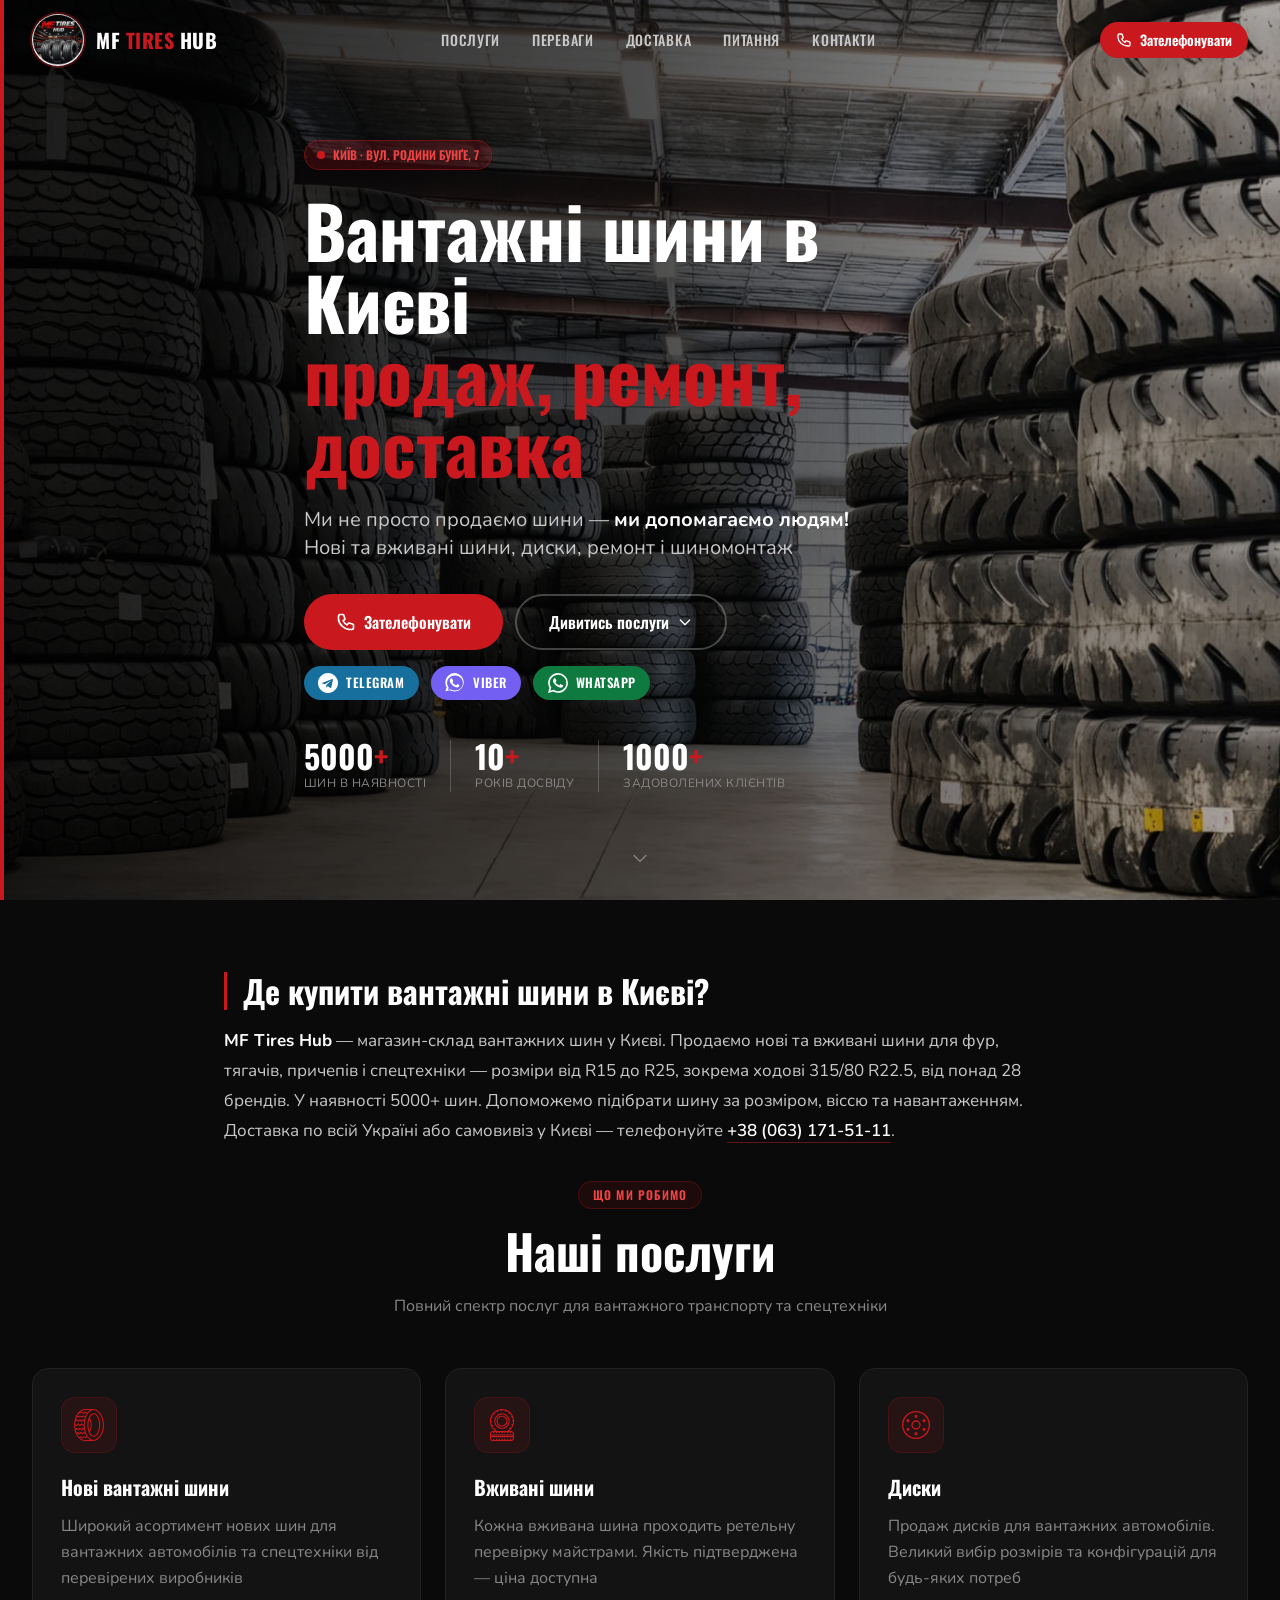
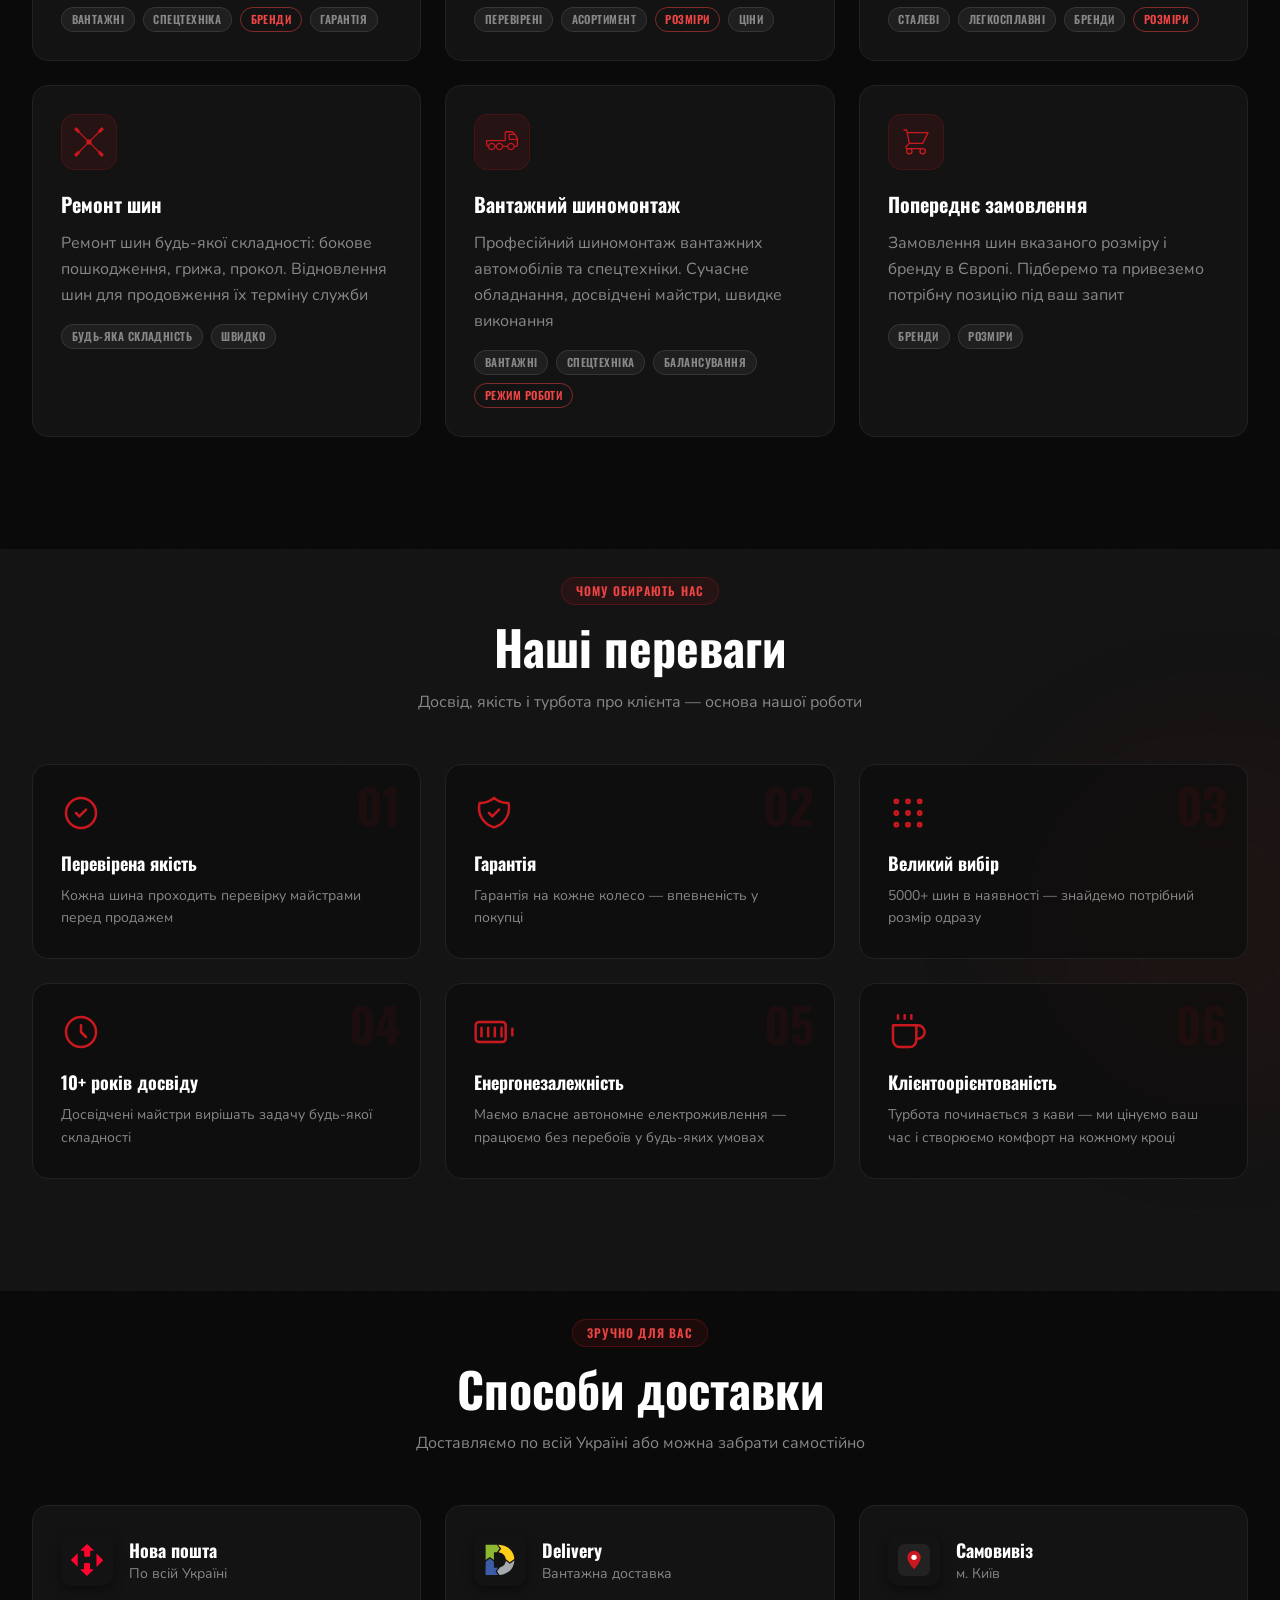
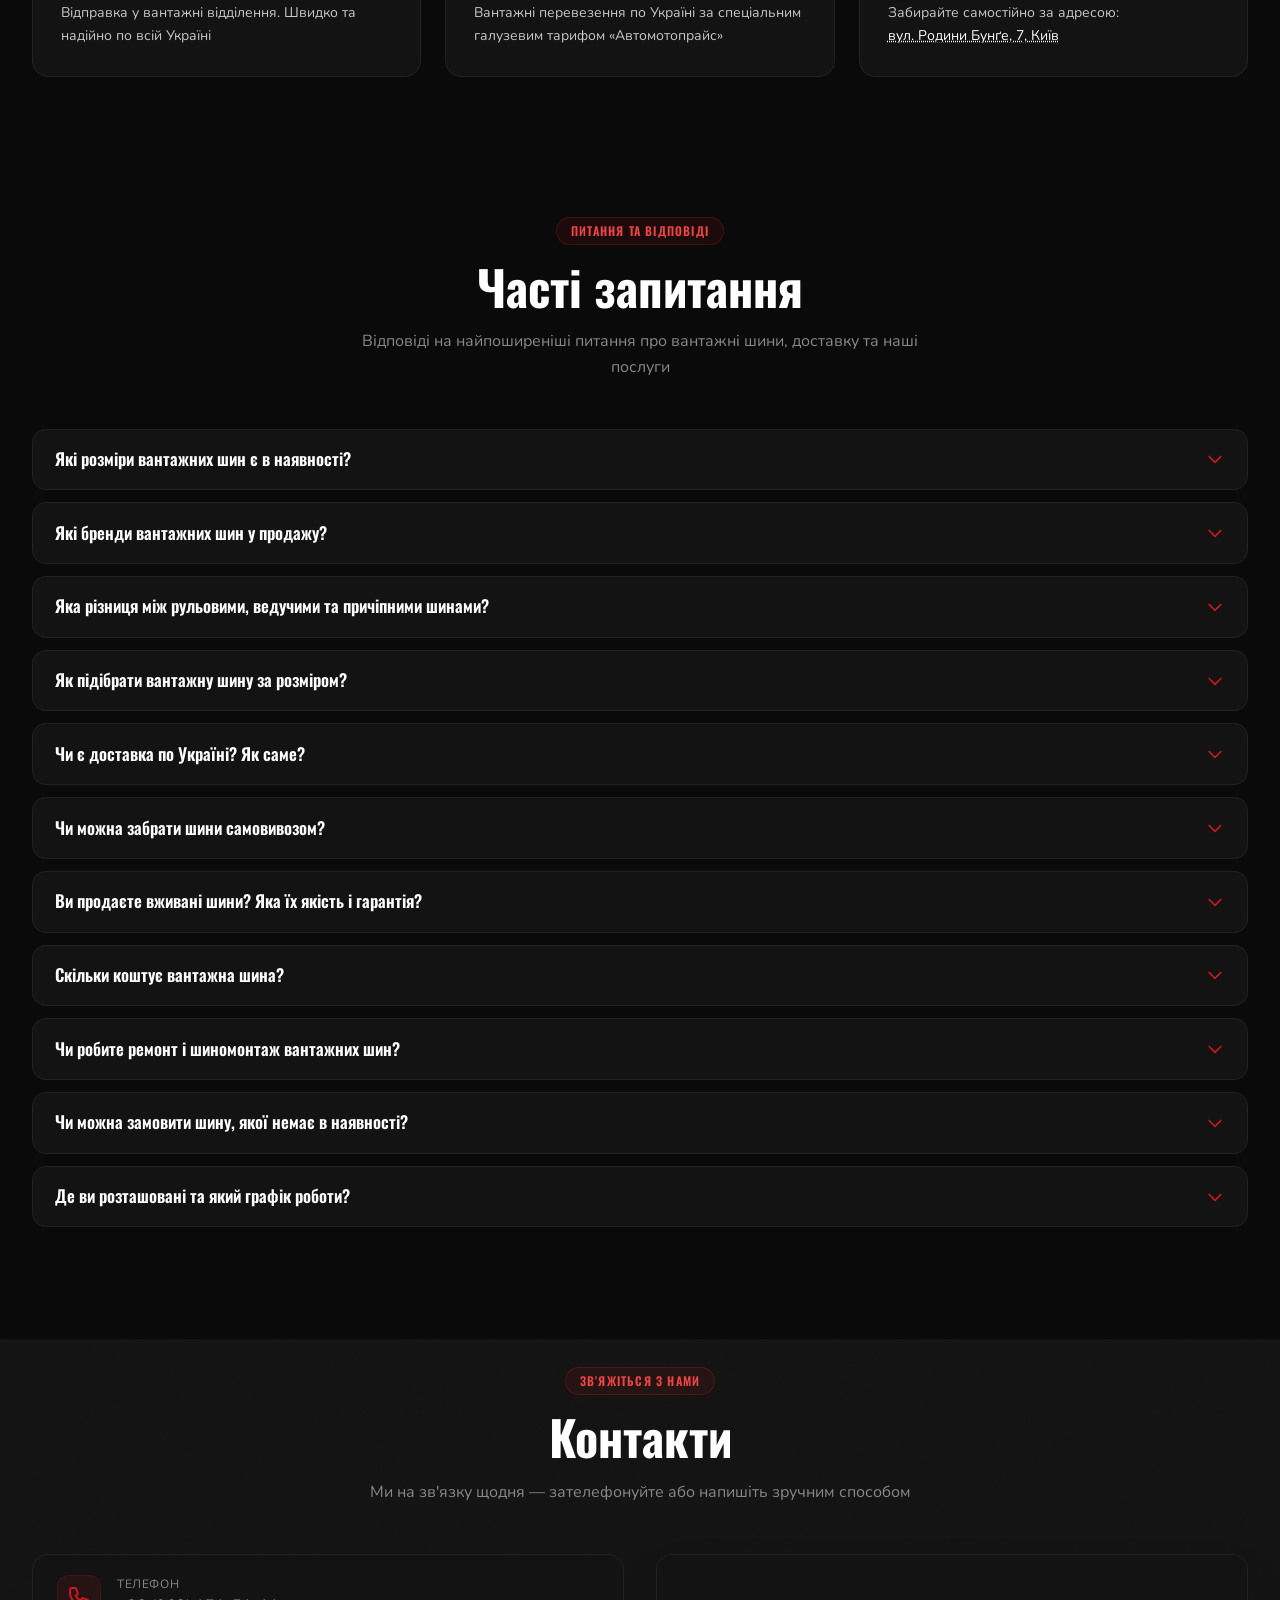
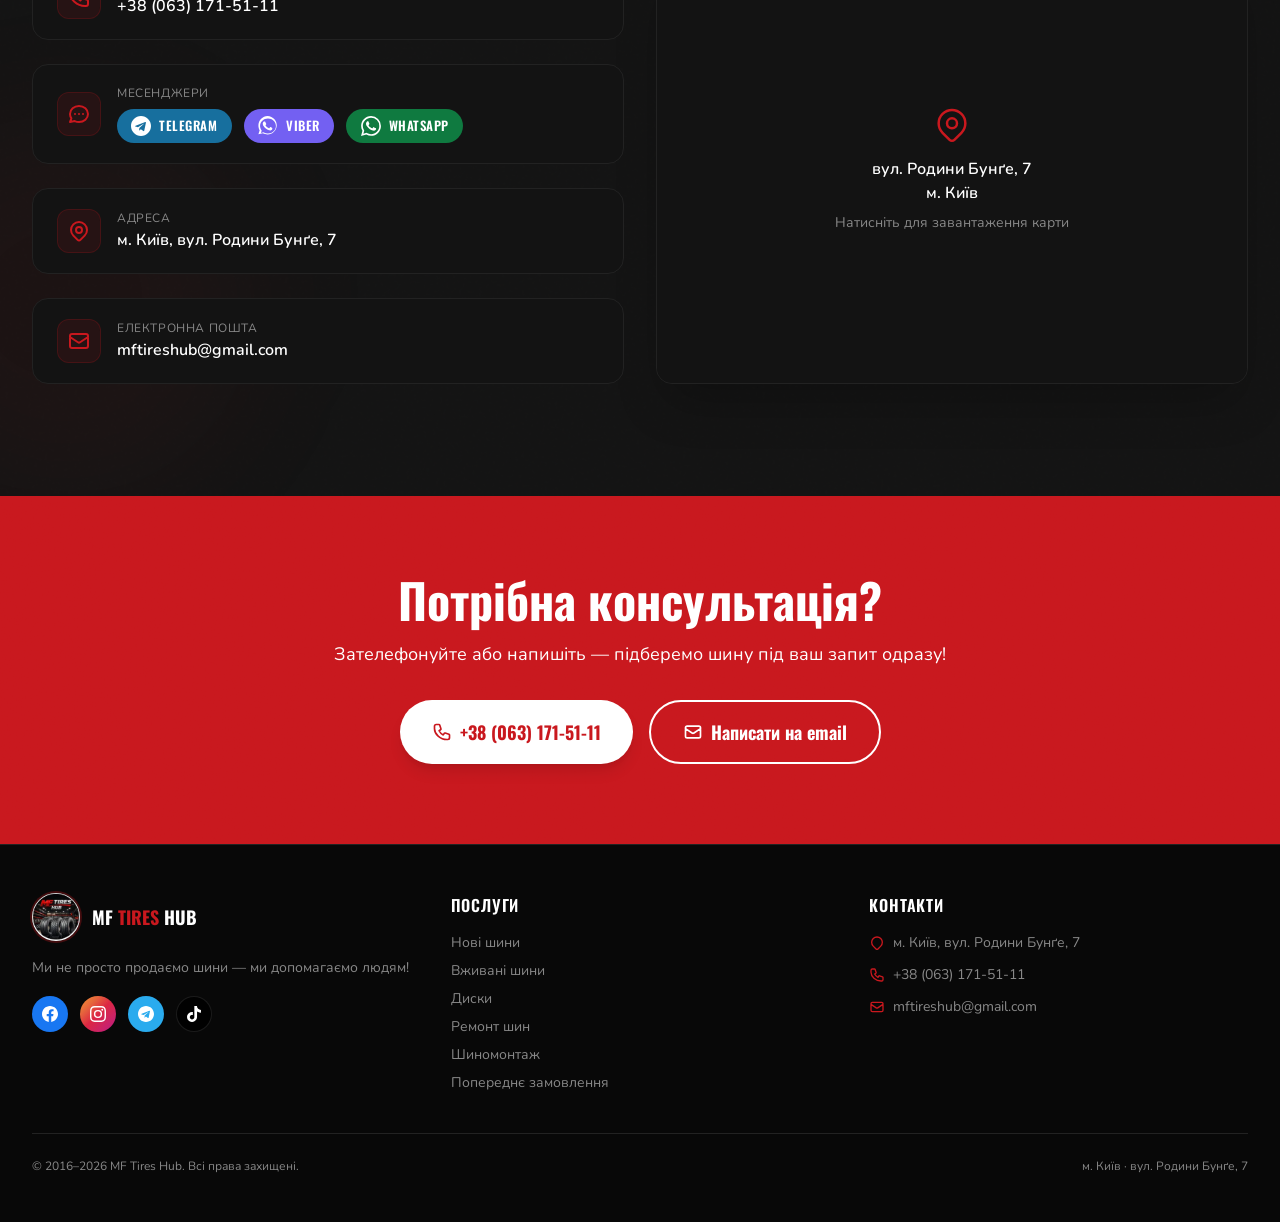
==== commit eb6f0254: "intro: уточнити — магазин-склад вантажних шин Co-Authored-By: Claude Opus 4.8 <noreply@anthropic.com" ====
--- a/index.html
+++ b/index.html
@@ -83,6 +83,8 @@
       "@type": "AutoRepair",
       "name": "MF Tires Hub — Вантажний шиномонтаж",
       "telephone": "+380631715111",
+      "priceRange": "$$",
+      "image": "https://mftireshub.pp.ua/img/og-image.jpg",
       "address": {
         "@type": "PostalAddress",
         "streetAddress": "вул. Родини Бунґе, 7",
@@ -225,6 +227,13 @@
         "image": "https://mftireshub.pp.ua/img/og-image.jpg",
         "email": "mftireshub@gmail.com",
         "telephone": "+380631715111",
+        "address": {
+          "@type": "PostalAddress",
+          "streetAddress": "вул. Родини Бунґе, 7",
+          "addressLocality": "Київ",
+          "postalCode": "03134",
+          "addressCountry": "UA"
+        },
         "sameAs": [
           "https://www.facebook.com/profile.php?id=61572018833529",
           "https://www.instagram.com/mftireshub.ua",
@@ -483,7 +492,7 @@
       <div class="max-w-4xl mx-auto px-4 sm:px-6 lg:px-8">
         <h2 id="intro-title" class="answer-title">Де купити вантажні шини в Києві?</h2>
         <p class="answer-lead">
-          <strong>MF Tires Hub</strong> — магазин вантажних шин у Києві. Продаємо нові та вживані шини для фур, тягачів, причепів і спецтехніки — розміри від R15 до R25, зокрема ходові 315/80&nbsp;R22.5, від понад 28 брендів. У наявності 5000+ шин. Допоможемо підібрати шину за розміром, віссю та навантаженням. Доставка по всій Україні або самовивіз у Києві — телефонуйте <a href="tel:+380631715111">+38&nbsp;(063)&nbsp;171-51-11</a>.
+          <strong>MF Tires Hub</strong> — магазин-склад вантажних шин у Києві. Продаємо нові та вживані шини для фур, тягачів, причепів і спецтехніки — розміри від R15 до R25, зокрема ходові 315/80&nbsp;R22.5, від понад 28 брендів. У наявності 5000+ шин. Допоможемо підібрати шину за розміром, віссю та навантаженням. Доставка по всій Україні або самовивіз у Києві — телефонуйте <a href="tel:+380631715111">+38&nbsp;(063)&nbsp;171-51-11</a>.
         </p>
       </div>
     </section>
